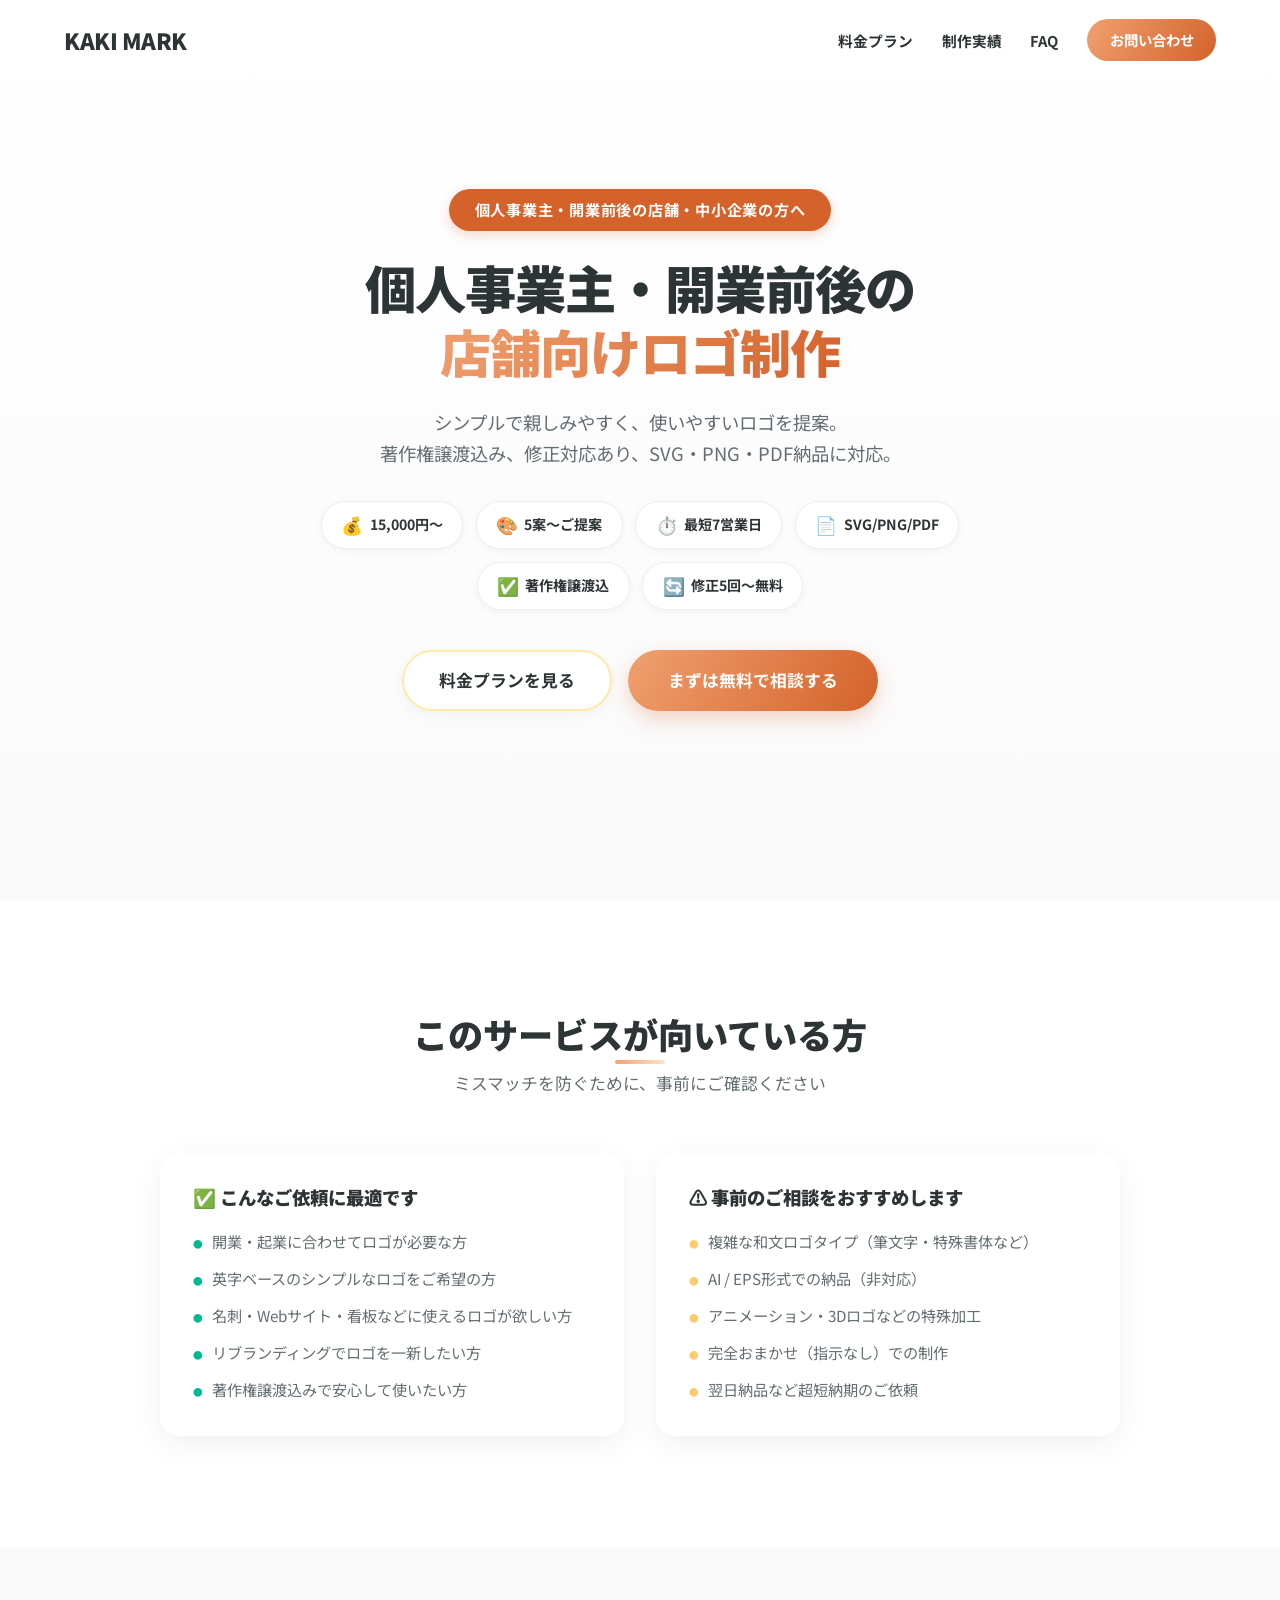
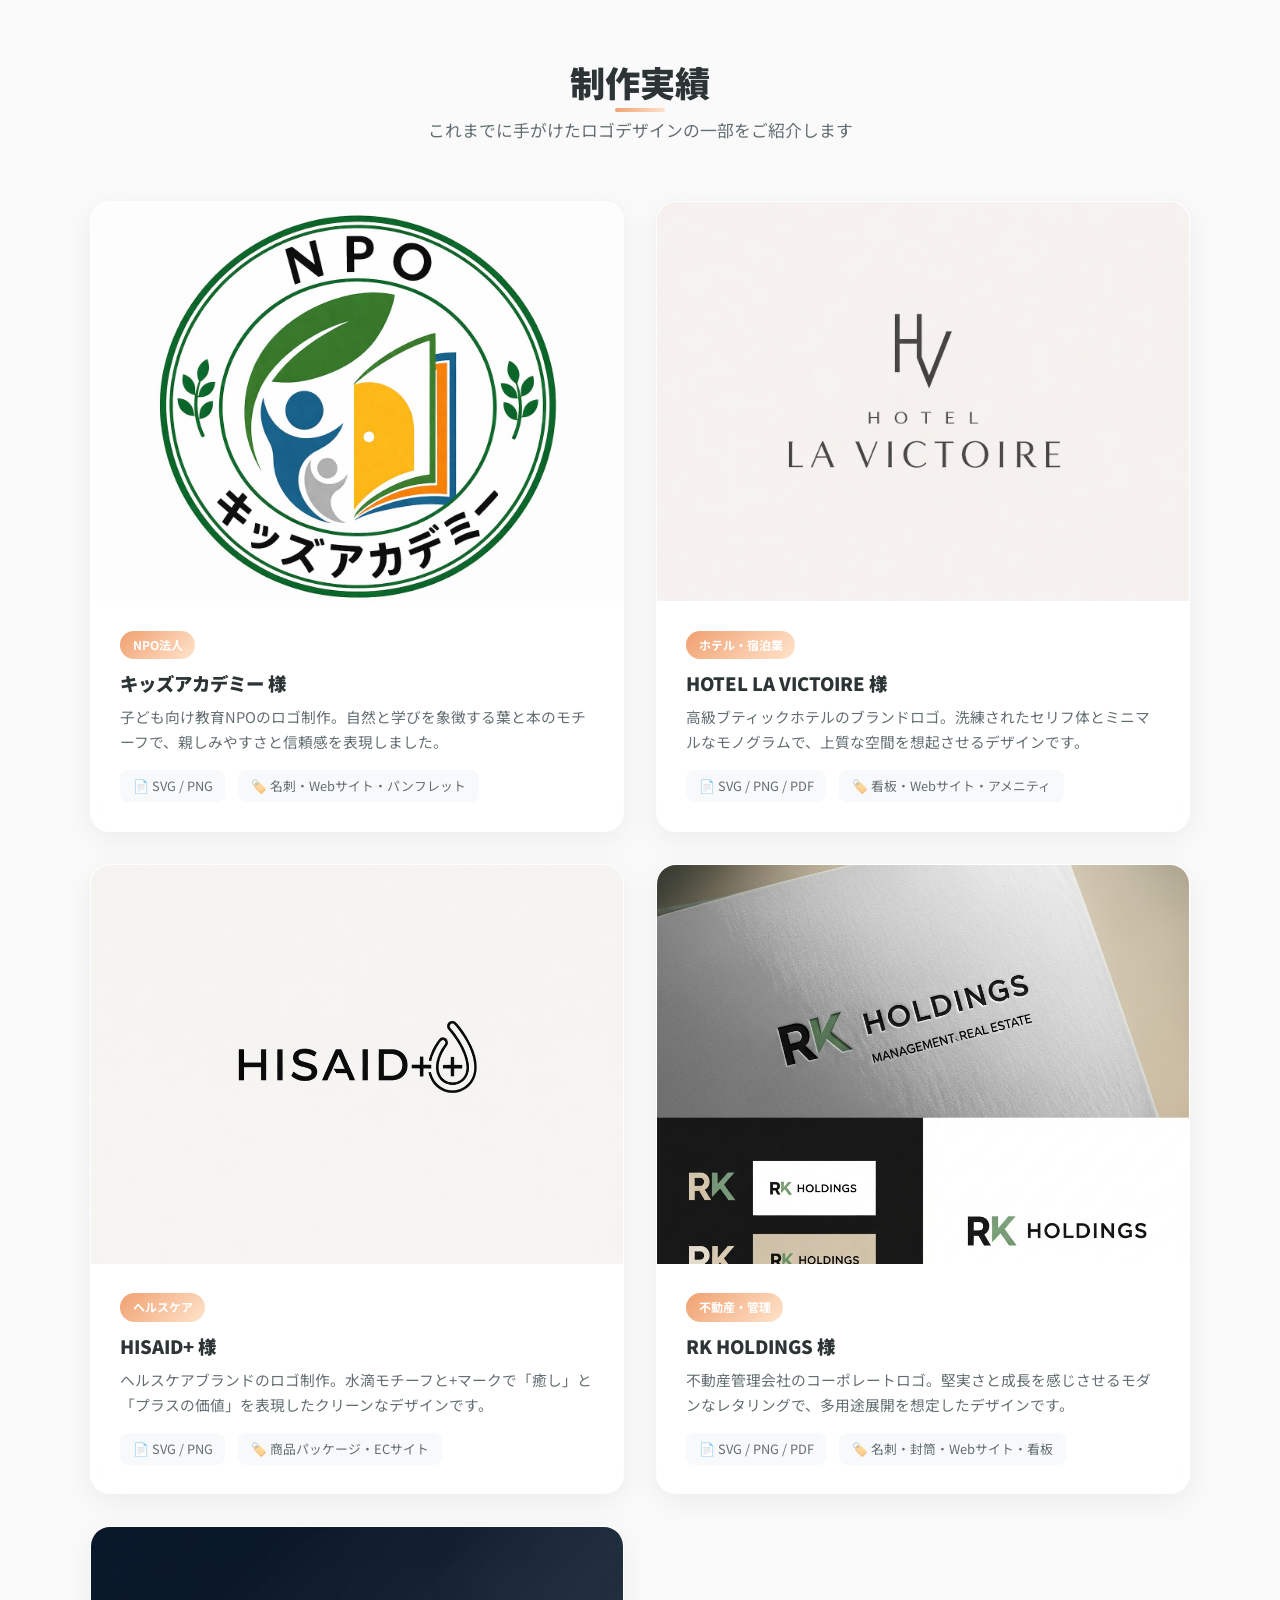
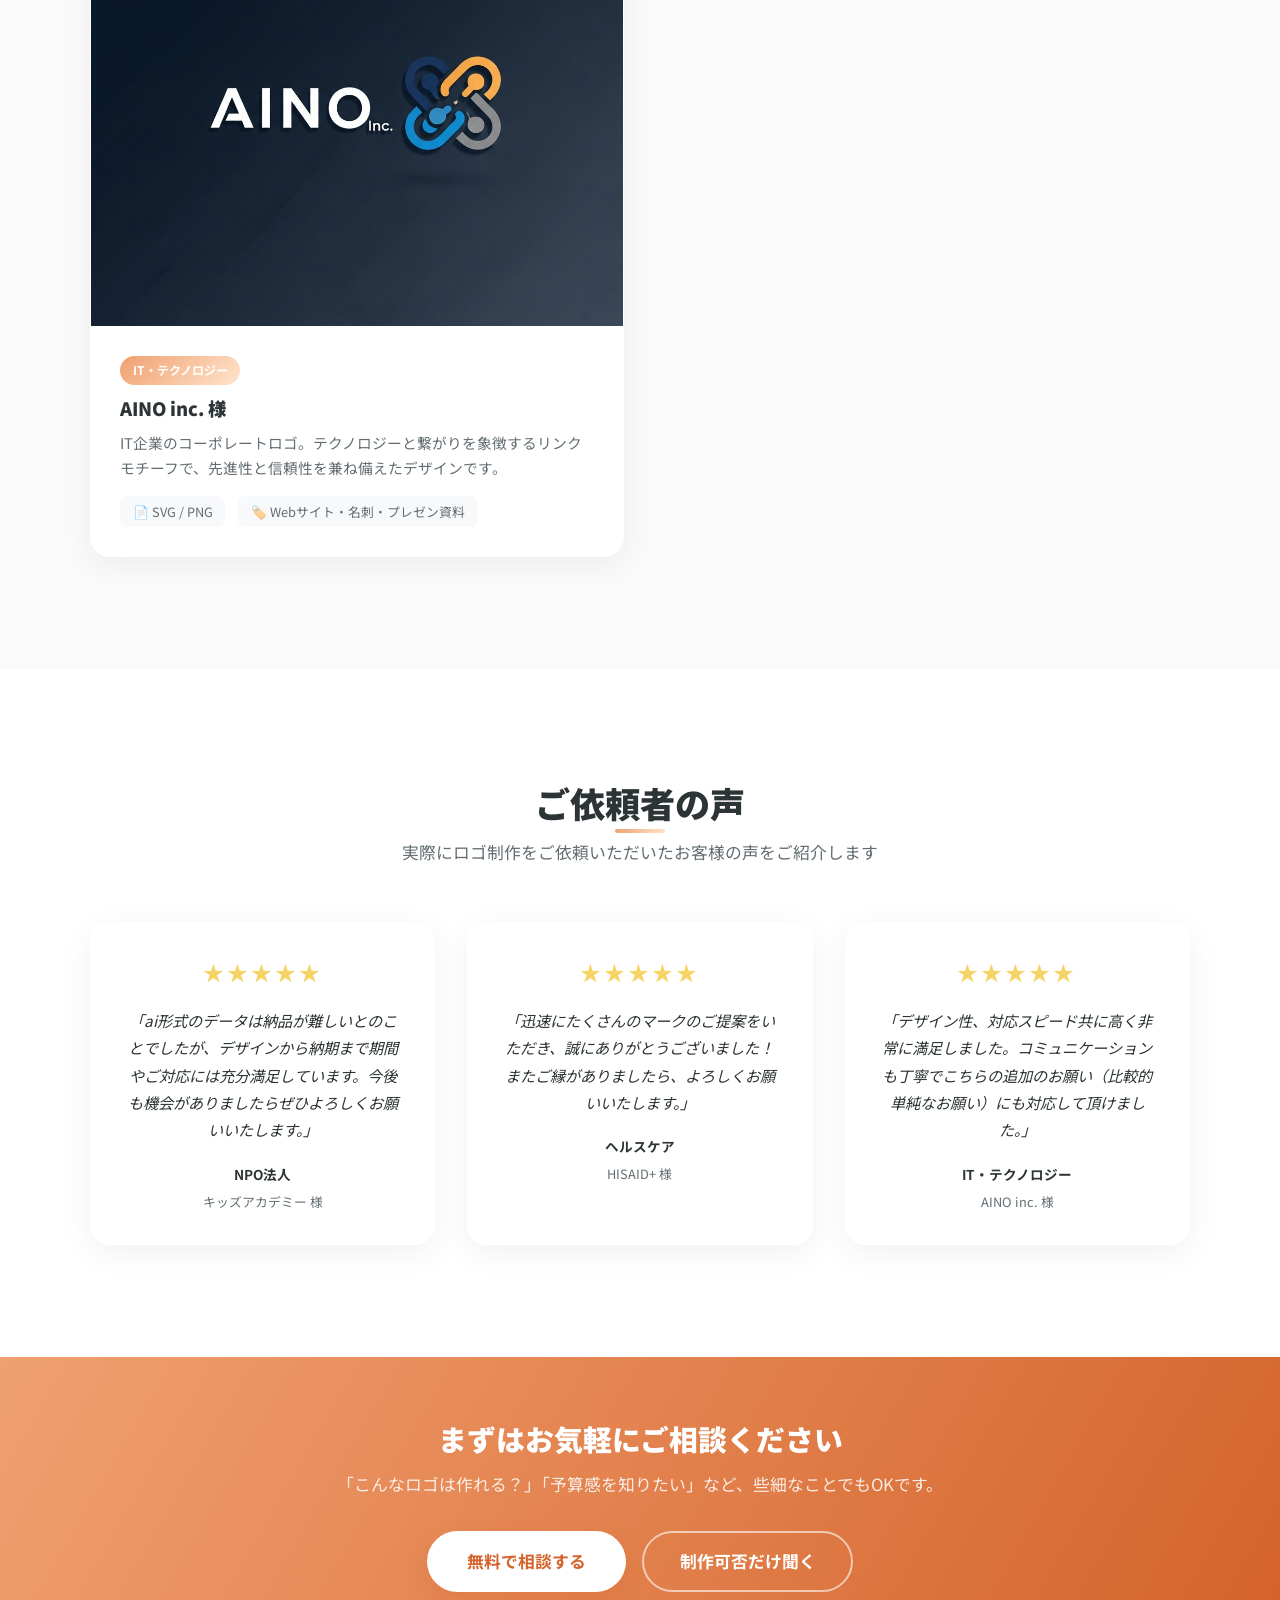
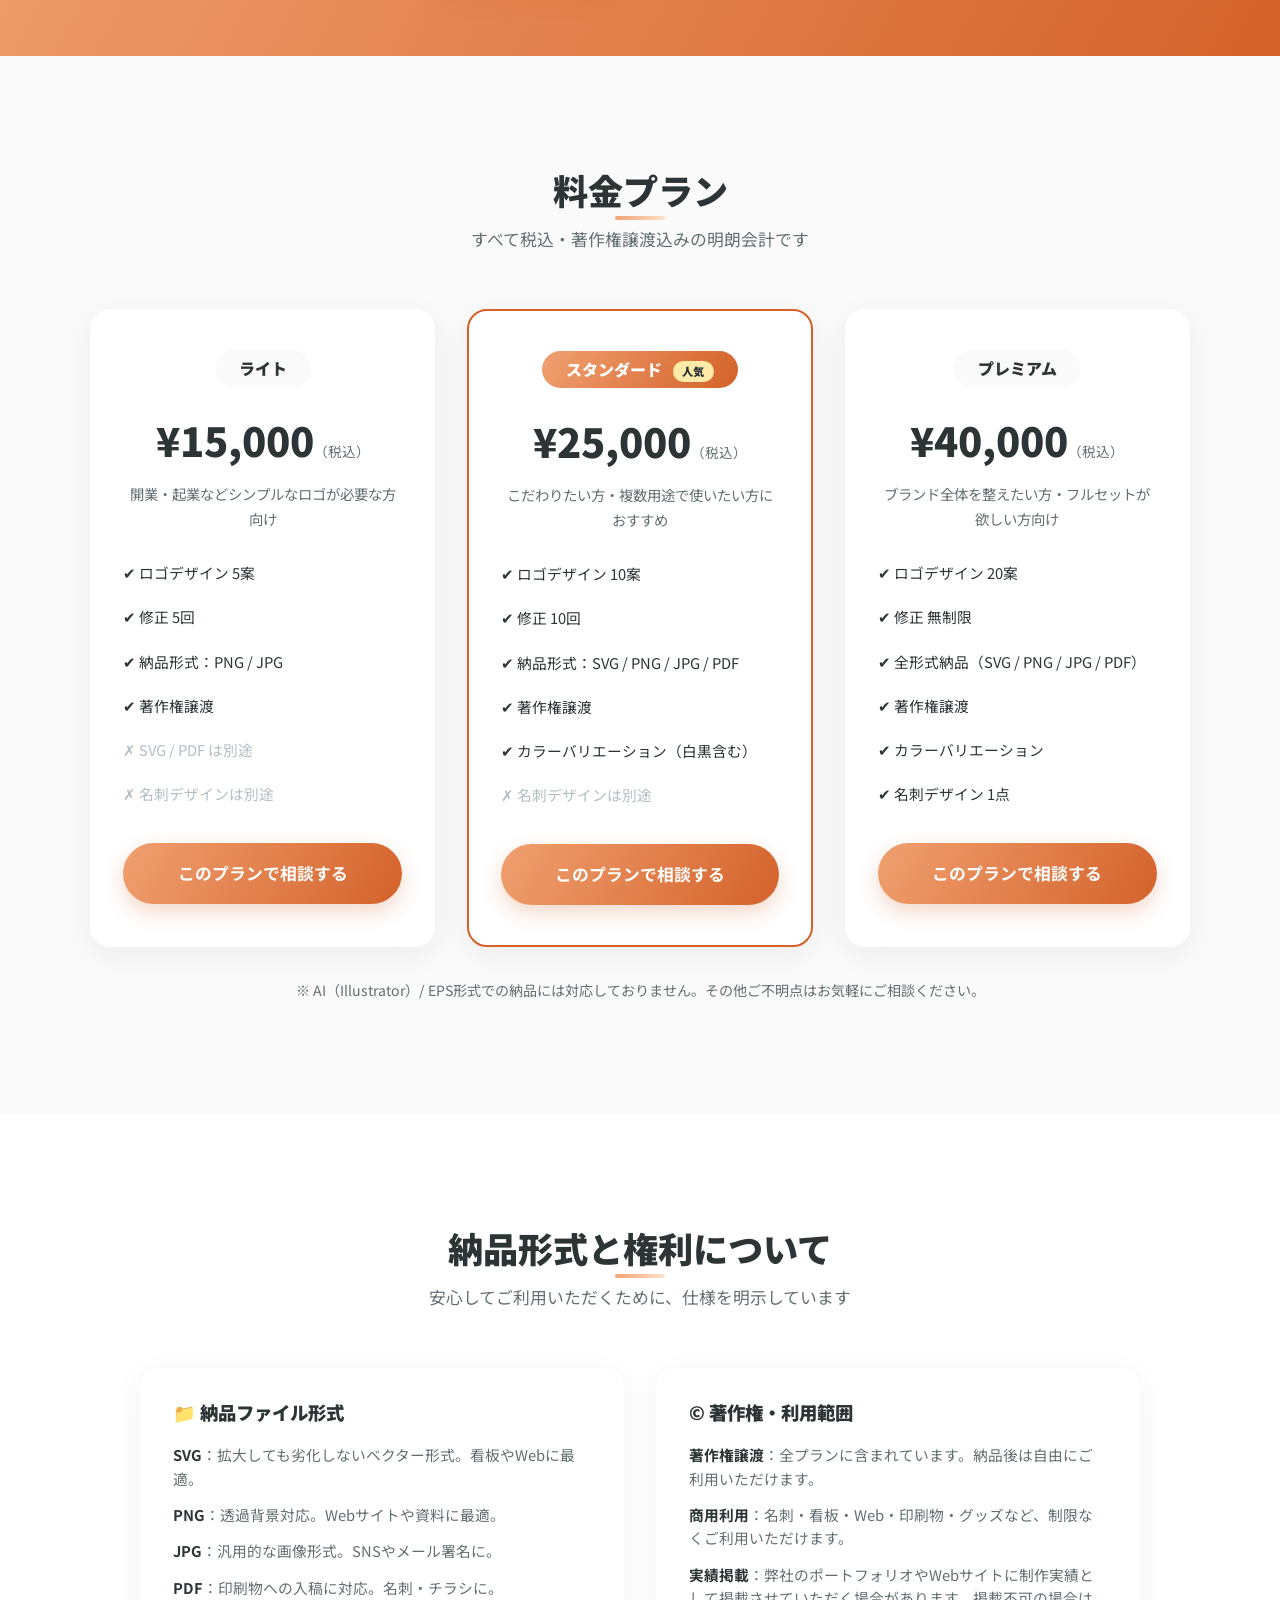
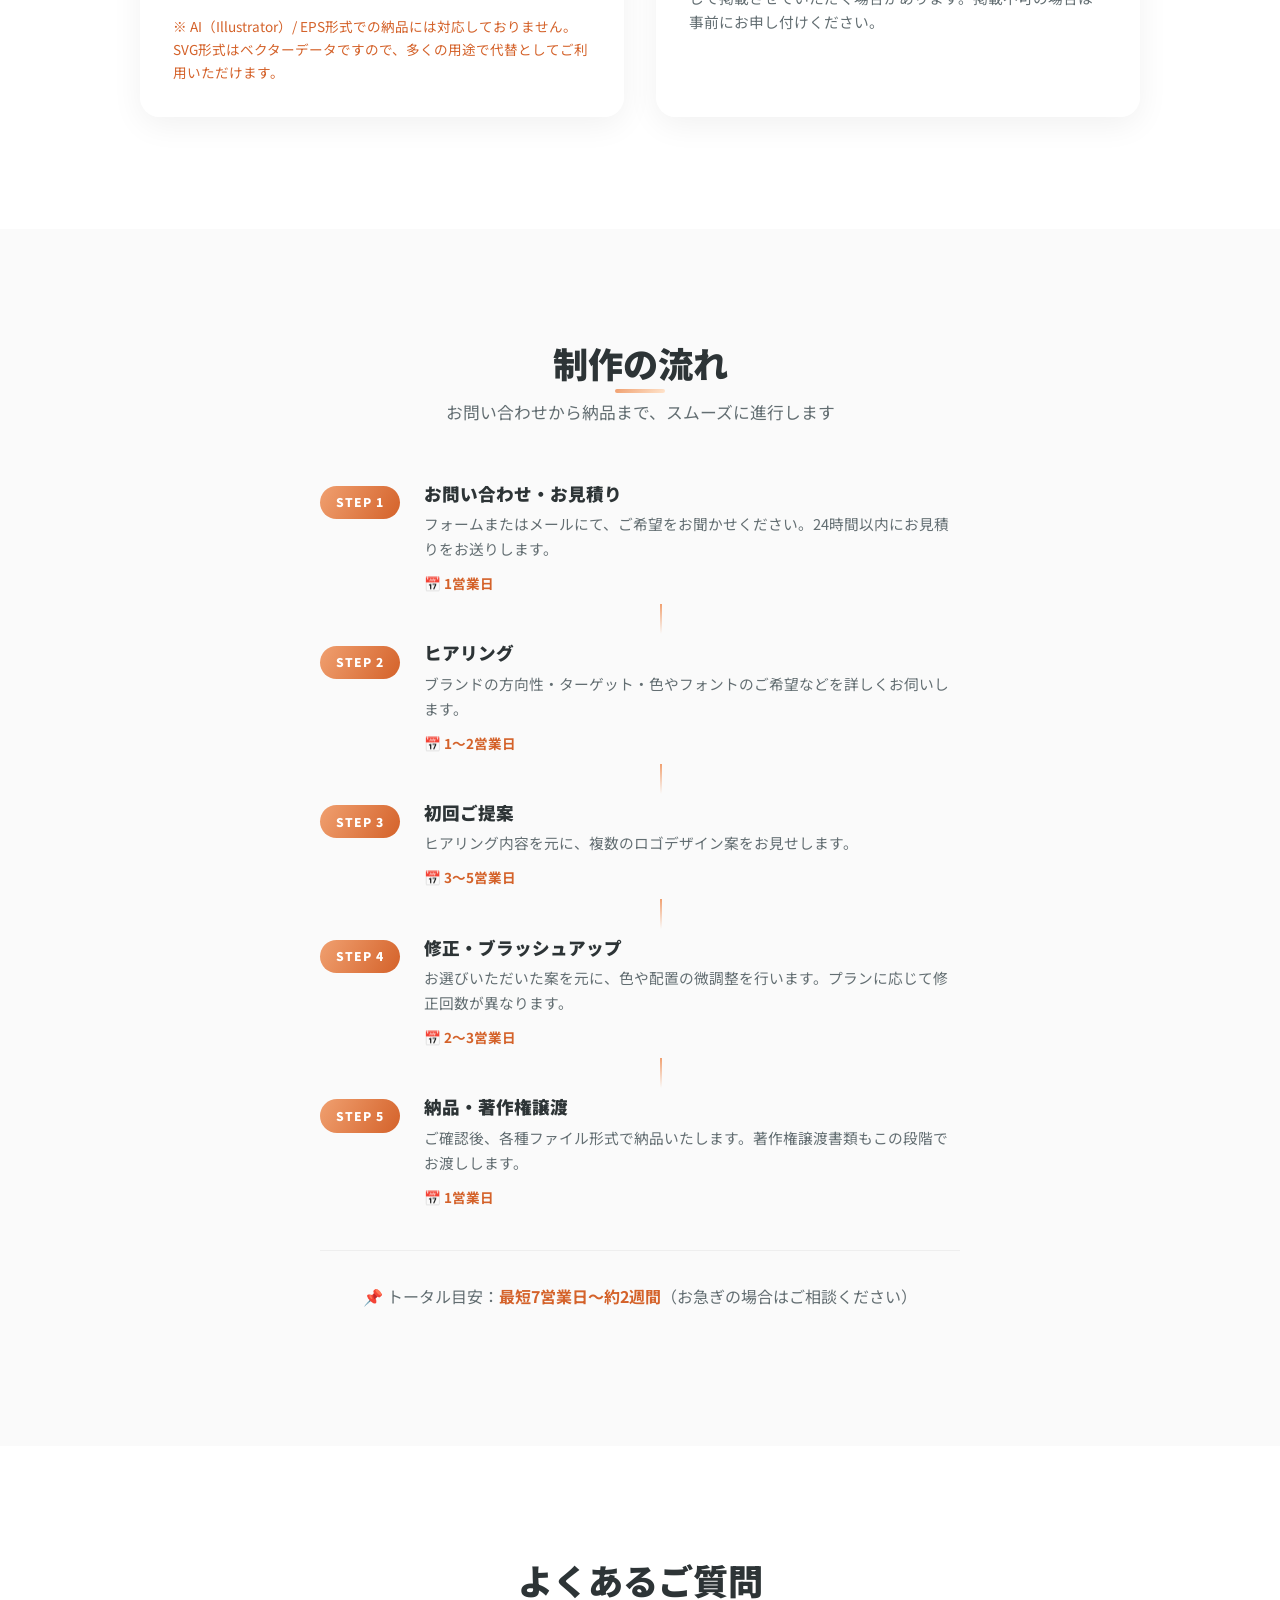
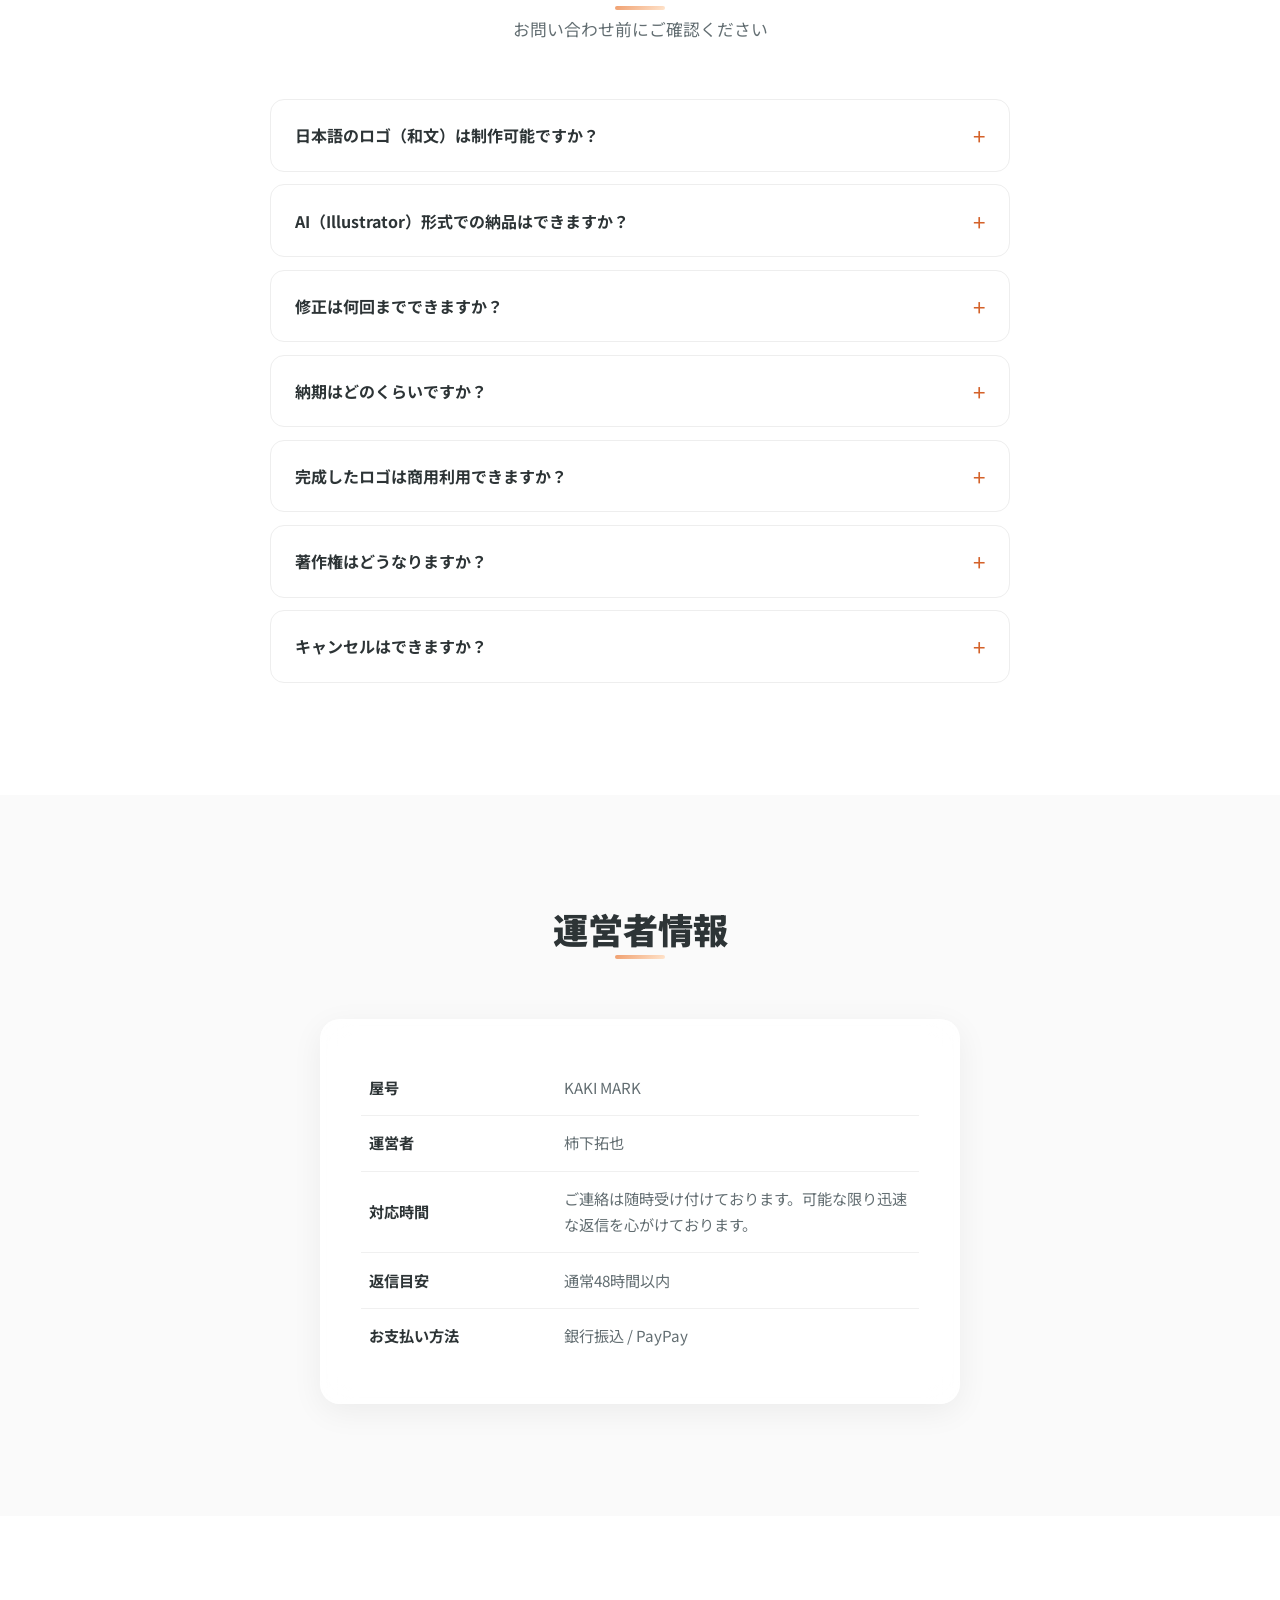
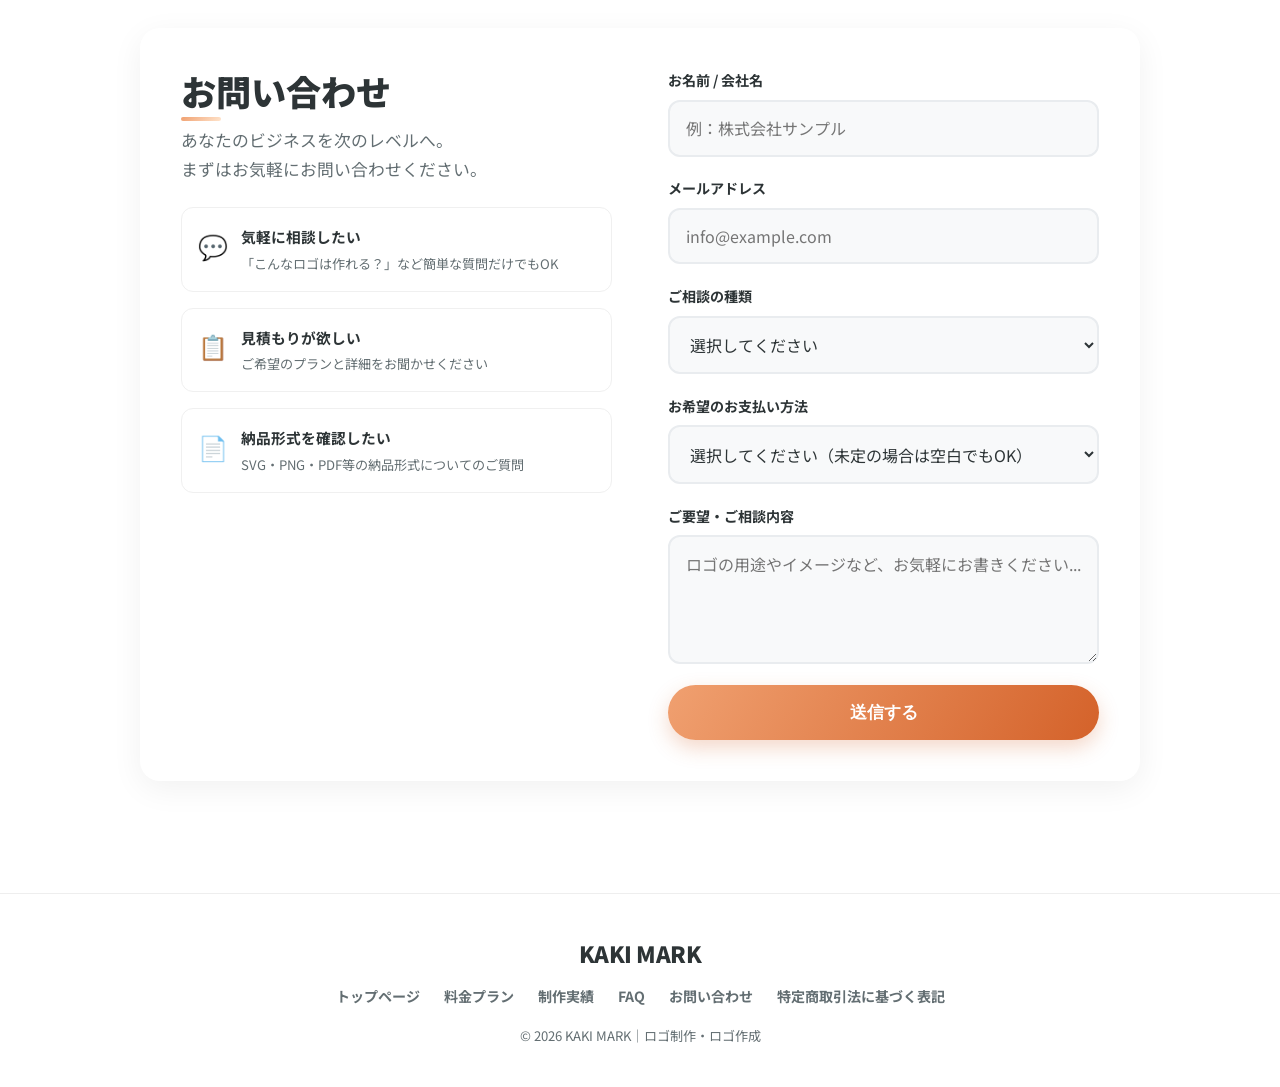
==== index.html @ efc2e5d9 "Add files via upload" ====
<!DOCTYPE html>
<html lang="ja">

<head>
    <meta charset="UTF-8">
    <meta name="viewport" content="width=device-width, initial-scale=1.0">
    <title>ロゴ制作・ロゴ作成｜個人事業主・開業向けデザイン | KAKI MARK</title>
    <meta name="description" content="個人事業主・開業前後の店舗・中小企業向けにロゴ制作を行っています。シンプルで親しみやすく、使いやすいロゴを提案。著作権譲渡込み、修正対応あり、SVG・PNG・PDF納品に対応。">
    <!-- canonical: リポジトリ名確定後にURLを更新してください -->
    <link rel="canonical" href="https://kaki-palette.github.io/logo-LP/">
    <link rel="preconnect" href="https://fonts.googleapis.com">
    <link rel="preconnect" href="https://fonts.gstatic.com" crossorigin>
    <link href="https://fonts.googleapis.com/css2?family=Noto+Sans+JP:wght@400;700;900&display=swap" rel="stylesheet">
    <link rel="stylesheet" href="style.css">

    <!-- 構造化データ: FAQPage -->
    <script type="application/ld+json">
    {
      "@context": "https://schema.org",
      "@type": "FAQPage",
      "mainEntity": [
        {
          "@type": "Question",
          "name": "日本語のロゴ（和文）は制作可能ですか？",
          "acceptedAnswer": {
            "@type": "Answer",
            "text": "はい、日本語のロゴタイプも制作可能です。ただし、複雑な筆文字など特殊な書体の場合は事前にご相談ください。英字ロゴの方が得意分野となります。"
          }
        },
        {
          "@type": "Question",
          "name": "AI（Illustrator）形式での納品はできますか？",
          "acceptedAnswer": {
            "@type": "Answer",
            "text": "申し訳ございませんが、AI（Illustrator）/ EPS形式での納品には対応しておりません。当サービスではSVG / PNG / JPG / PDFでの納品となります。SVG形式はベクターデータですので、多くの用途でAI形式の代替としてご利用いただけます。"
          }
        },
        {
          "@type": "Question",
          "name": "修正は何回までできますか？",
          "acceptedAnswer": {
            "@type": "Answer",
            "text": "プランにより異なります。ライトプランは5回、スタンダードプランは10回、プレミアムプランは無制限で修正可能です。"
          }
        },
        {
          "@type": "Question",
          "name": "納期はどのくらいですか？",
          "acceptedAnswer": {
            "@type": "Answer",
            "text": "通常、お問い合わせから納品まで7営業日〜2週間程度です。お急ぎの場合は事前にご相談いただければ、可能な限りスケジュールを調整いたします。"
          }
        },
        {
          "@type": "Question",
          "name": "完成したロゴは商用利用できますか？",
          "acceptedAnswer": {
            "@type": "Answer",
            "text": "はい、すべてのプランに著作権譲渡が含まれています。名刺、看板、Webサイト、印刷物、グッズなど制限なく商用利用いただけます。"
          }
        },
        {
          "@type": "Question",
          "name": "著作権はどうなりますか？",
          "acceptedAnswer": {
            "@type": "Answer",
            "text": "納品完了後、著作権はお客様に譲渡されます。譲渡書類もお渡しいたしますので、安心してご利用いただけます。なお、弊社の制作実績として掲載させていただく場合があります（不可の場合は事前にお申し付けください）。"
          }
        },
        {
          "@type": "Question",
          "name": "キャンセルはできますか？",
          "acceptedAnswer": {
            "@type": "Answer",
            "text": "ヒアリング前であれば無料でキャンセル可能です。初回提案後のキャンセルについては、進行度に応じた費用が発生する場合がございます。詳細はお問い合わせ時にご説明いたします。"
          }
        }
      ]
    }
    </script>

    <!-- 構造化データ: Organization -->
    <script type="application/ld+json">
    {
      "@context": "https://schema.org",
      "@type": "Organization",
      "name": "KAKI MARK",
      "url": "https://kaki-palette.github.io/logo-LP/",
      "description": "個人事業主・開業前後の店舗・中小企業向けにロゴ制作を行っています。",
      "contactPoint": {
        "@type": "ContactPoint",
        "contactType": "customer service",
        "availableLanguage": "Japanese"
      }
    }
    </script>
</head>

<body>
    <!-- Navbar -->
    <nav class="navbar">
        <a href="index.html" class="logo-text">KAKI MARK</a>
        <ul class="nav-links">
            <li><a href="#pricing">料金プラン</a></li>
            <li><a href="#portfolio">制作実績</a></li>
            <li><a href="#faq">FAQ</a></li>
            <li><a href="#contact" class="btn-primary-sm">お問い合わせ</a></li>
        </ul>
        <!-- Mobile hamburger -->
        <button class="hamburger" id="hamburger" aria-label="メニューを開く">
            <span></span><span></span><span></span>
        </button>
    </nav>

    <!-- ========== 1. Hero Section (ファーストビュー具体化) ========== -->
    <header class="hero" id="home">
        <div class="hero-inner fade-in">
            <p class="hero-tag">個人事業主・開業前後の店舗・中小企業の方へ</p>
            <h1>個人事業主・開業前後の<br><span class="gradient-text">店舗向けロゴ制作</span></h1>
            <p class="hero-sub">シンプルで親しみやすく、使いやすいロゴを提案。<br>著作権譲渡込み、修正対応あり、SVG・PNG・PDF納品に対応。</p>

            <!-- ファーストビュー バッジ群 -->
            <div class="hero-badges">
                <div class="badge-item">
                    <span class="badge-icon">💰</span>
                    <span class="badge-label">15,000円〜</span>
                </div>
                <div class="badge-item">
                    <span class="badge-icon">🎨</span>
                    <span class="badge-label">5案〜ご提案</span>
                </div>
                <div class="badge-item">
                    <span class="badge-icon">⏱️</span>
                    <span class="badge-label">最短7営業日</span>
                </div>
                <div class="badge-item">
                    <span class="badge-icon">📄</span>
                    <span class="badge-label">SVG/PNG/PDF</span>
                </div>
                <div class="badge-item">
                    <span class="badge-icon">✅</span>
                    <span class="badge-label">著作権譲渡込</span>
                </div>
                <div class="badge-item">
                    <span class="badge-icon">🔄</span>
                    <span class="badge-label">修正5回〜無料</span>
                </div>
            </div>

            <div class="hero-buttons">
                <a href="#pricing" class="btn-secondary">料金プランを見る</a>
                <a href="#contact" class="btn-primary">まずは無料で相談する</a>
            </div>
        </div>
    </header>

    <!-- ========== 2. 適している依頼 / 適していない依頼 ========== -->
    <section class="fit-section section-padding" id="fit">
        <div class="section-title fade-in">
            <h2>このサービスが向いている方</h2>
            <p>ミスマッチを防ぐために、事前にご確認ください</p>
        </div>
        <div class="fit-grid">
            <div class="fit-card fit-good glass-card fade-in">
                <h3>✅ こんなご依頼に最適です</h3>
                <ul>
                    <li>開業・起業に合わせてロゴが必要な方</li>
                    <li>英字ベースのシンプルなロゴをご希望の方</li>
                    <li>名刺・Webサイト・看板などに使えるロゴが欲しい方</li>
                    <li>リブランディングでロゴを一新したい方</li>
                    <li>著作権譲渡込みで安心して使いたい方</li>
                </ul>
            </div>
            <div class="fit-card fit-caution glass-card fade-in">
                <h3>⚠️ 事前のご相談をおすすめします</h3>
                <ul>
                    <li>複雑な和文ロゴタイプ（筆文字・特殊書体など）</li>
                    <li>AI / EPS形式での納品（非対応）</li>
                    <li>アニメーション・3Dロゴなどの特殊加工</li>
                    <li>完全おまかせ（指示なし）での制作</li>
                    <li>翌日納品など超短納期のご依頼</li>
                </ul>
            </div>
        </div>
    </section>

    <!-- ========== 3. 制作実績・事例紹介 ========== -->
    <section class="portfolio section-padding" id="portfolio">
        <div class="section-title fade-in">
            <h2>制作実績</h2>
            <p>これまでに手がけたロゴデザインの一部をご紹介します</p>
        </div>
        <div class="portfolio-grid">
            <!-- 実績1 -->
            <div class="portfolio-card glass-card fade-in">
                <div class="portfolio-img">
                    <img src="images/logo1.jpeg" alt="NPO キッズアカデミー ロゴ">
                </div>
                <div class="portfolio-info">
                    <span class="portfolio-tag">NPO法人</span>
                    <h3>キッズアカデミー 様</h3>
                    <p class="portfolio-desc">子ども向け教育NPOのロゴ制作。自然と学びを象徴する葉と本のモチーフで、親しみやすさと信頼感を表現しました。</p>
                    <div class="portfolio-meta">
                        <span>📄 SVG / PNG</span>
                        <span>🏷️ 名刺・Webサイト・パンフレット</span>
                    </div>
                </div>
            </div>
            <!-- 実績2 -->
            <div class="portfolio-card glass-card fade-in">
                <div class="portfolio-img">
                    <img src="images/logo2.png" alt="HOTEL LA VICTOIRE ロゴ">
                </div>
                <div class="portfolio-info">
                    <span class="portfolio-tag">ホテル・宿泊業</span>
                    <h3>HOTEL LA VICTOIRE 様</h3>
                    <p class="portfolio-desc">高級ブティックホテルのブランドロゴ。洗練されたセリフ体とミニマルなモノグラムで、上質な空間を想起させるデザインです。</p>
                    <div class="portfolio-meta">
                        <span>📄 SVG / PNG / PDF</span>
                        <span>🏷️ 看板・Webサイト・アメニティ</span>
                    </div>
                </div>
            </div>
            <!-- 実績3 -->
            <div class="portfolio-card glass-card fade-in">
                <div class="portfolio-img">
                    <img src="images/logo3.png" alt="HISAID+ ロゴ">
                </div>
                <div class="portfolio-info">
                    <span class="portfolio-tag">ヘルスケア</span>
                    <h3>HISAID+ 様</h3>
                    <p class="portfolio-desc">ヘルスケアブランドのロゴ制作。水滴モチーフと+マークで「癒し」と「プラスの価値」を表現したクリーンなデザインです。</p>
                    <div class="portfolio-meta">
                        <span>📄 SVG / PNG</span>
                        <span>🏷️ 商品パッケージ・ECサイト</span>
                    </div>
                </div>
            </div>
            <!-- 実績4 -->
            <div class="portfolio-card glass-card fade-in">
                <div class="portfolio-img">
                    <img src="images/logo4.png" alt="RK HOLDINGS ロゴ">
                </div>
                <div class="portfolio-info">
                    <span class="portfolio-tag">不動産・管理</span>
                    <h3>RK HOLDINGS 様</h3>
                    <p class="portfolio-desc">不動産管理会社のコーポレートロゴ。堅実さと成長を感じさせるモダンなレタリングで、多用途展開を想定したデザインです。</p>
                    <div class="portfolio-meta">
                        <span>📄 SVG / PNG / PDF</span>
                        <span>🏷️ 名刺・封筒・Webサイト・看板</span>
                    </div>
                </div>
            </div>
            <!-- 実績5 -->
            <div class="portfolio-card glass-card fade-in">
                <div class="portfolio-img">
                    <img src="images/logo5.png" alt="AINO inc. ロゴ">
                </div>
                <div class="portfolio-info">
                    <span class="portfolio-tag">IT・テクノロジー</span>
                    <h3>AINO inc. 様</h3>
                    <p class="portfolio-desc">IT企業のコーポレートロゴ。テクノロジーと繋がりを象徴するリンクモチーフで、先進性と信頼性を兼ね備えたデザインです。</p>
                    <div class="portfolio-meta">
                        <span>📄 SVG / PNG</span>
                        <span>🏷️ Webサイト・名刺・プレゼン資料</span>
                    </div>
                </div>
            </div>
        </div>
    </section>

    <!-- ========== 4. 口コミ・依頼者の声 ========== -->
    <section class="testimonials section-padding" id="testimonials">
        <div class="section-title fade-in">
            <h2>ご依頼者の声</h2>
            <p>実際にロゴ制作をご依頼いただいたお客様の声をご紹介します</p>
        </div>
        <div class="testimonial-grid">
            <div class="testimonial-card glass-card fade-in">
                <div class="testimonial-stars">★★★★★</div>
                <p class="testimonial-text">「ai形式のデータは納品が難しいとのことでしたが、デザインから納期まで期間やご対応には充分満足しています。今後も機会がありましたらぜひよろしくお願いいたします。」</p>
                <div class="testimonial-author">
                    <span class="author-industry">NPO法人</span>
                    <span class="author-purpose">キッズアカデミー 様</span>
                </div>
            </div>
            <div class="testimonial-card glass-card fade-in">
                <div class="testimonial-stars">★★★★★</div>
                <p class="testimonial-text">「迅速にたくさんのマークのご提案をいただき、誠にありがとうございました！またご縁がありましたら、よろしくお願いいたします。」</p>
                <div class="testimonial-author">
                    <span class="author-industry">ヘルスケア</span>
                    <span class="author-purpose">HISAID+ 様</span>
                </div>
            </div>
            <div class="testimonial-card glass-card fade-in">
                <div class="testimonial-stars">★★★★★</div>
                <p class="testimonial-text">「デザイン性、対応スピード共に高く非常に満足しました。コミュニケーションも丁寧でこちらの追加のお願い（比較的単純なお願い）にも対応して頂けました。」</p>
                <div class="testimonial-author">
                    <span class="author-industry">IT・テクノロジー</span>
                    <span class="author-purpose">AINO inc. 様</span>
                </div>
            </div>
        </div>
    </section>

    <!-- 中間CTA -->
    <section class="mid-cta">
        <div class="mid-cta-inner fade-in">
            <h2>まずはお気軽にご相談ください</h2>
            <p>「こんなロゴは作れる？」「予算感を知りたい」など、些細なことでもOKです。</p>
            <div class="mid-cta-buttons">
                <a href="#contact" class="btn-primary">無料で相談する</a>
                <a href="#contact" class="btn-outline">制作可否だけ聞く</a>
            </div>
        </div>
    </section>

    <!-- ========== 5. 価格表（プラン） ========== -->
    <section class="pricing section-padding" id="pricing">
        <div class="section-title fade-in">
            <h2>料金プラン</h2>
            <p>すべて税込・著作権譲渡込みの明朗会計です</p>
        </div>
        <div class="pricing-grid">
            <div class="pricing-card glass-card fade-in">
                <div class="pricing-badge">ライト</div>
                <div class="pricing-price">¥15,000<span>（税込）</span></div>
                <p class="pricing-desc">開業・起業などシンプルなロゴが必要な方向け</p>
                <ul class="pricing-features">
                    <li class="included">✔ ロゴデザイン 5案</li>
                    <li class="included">✔ 修正 5回</li>
                    <li class="included">✔ 納品形式：PNG / JPG</li>
                    <li class="included">✔ 著作権譲渡</li>
                    <li class="excluded">✗ SVG / PDF は別途</li>
                    <li class="excluded">✗ 名刺デザインは別途</li>
                </ul>
                <a href="#contact" class="btn-primary w-100">このプランで相談する</a>
            </div>
            <div class="pricing-card pricing-popular glass-card fade-in">
                <div class="pricing-badge popular-badge">スタンダード <span class="popular-label">人気</span></div>
                <div class="pricing-price">¥25,000<span>（税込）</span></div>
                <p class="pricing-desc">こだわりたい方・複数用途で使いたい方におすすめ</p>
                <ul class="pricing-features">
                    <li class="included">✔ ロゴデザイン 10案</li>
                    <li class="included">✔ 修正 10回</li>
                    <li class="included">✔ 納品形式：SVG / PNG / JPG / PDF</li>
                    <li class="included">✔ 著作権譲渡</li>
                    <li class="included">✔ カラーバリエーション（白黒含む）</li>
                    <li class="excluded">✗ 名刺デザインは別途</li>
                </ul>
                <a href="#contact" class="btn-primary w-100">このプランで相談する</a>
            </div>
            <div class="pricing-card glass-card fade-in">
                <div class="pricing-badge">プレミアム</div>
                <div class="pricing-price">¥40,000<span>（税込）</span></div>
                <p class="pricing-desc">ブランド全体を整えたい方・フルセットが欲しい方向け</p>
                <ul class="pricing-features">
                    <li class="included">✔ ロゴデザイン 20案</li>
                    <li class="included">✔ 修正 無制限</li>
                    <li class="included">✔ 全形式納品（SVG / PNG / JPG / PDF）</li>
                    <li class="included">✔ 著作権譲渡</li>
                    <li class="included">✔ カラーバリエーション</li>
                    <li class="included">✔ 名刺デザイン 1点</li>
                </ul>
                <a href="#contact" class="btn-primary w-100">このプランで相談する</a>
            </div>
        </div>
        <p class="pricing-note fade-in">※ AI（Illustrator）/ EPS形式での納品には対応しておりません。その他ご不明点はお気軽にご相談ください。</p>
    </section>

    <!-- ========== 6. 納品形式・権利・運用範囲 ========== -->
    <section class="deliverables section-padding" id="deliverables">
        <div class="section-title fade-in">
            <h2>納品形式と権利について</h2>
            <p>安心してご利用いただくために、仕様を明示しています</p>
        </div>
        <div class="deliverables-grid">
            <div class="deliverable-card glass-card fade-in">
                <h3>📁 納品ファイル形式</h3>
                <ul>
                    <li><strong>SVG</strong>：拡大しても劣化しないベクター形式。看板やWebに最適。</li>
                    <li><strong>PNG</strong>：透過背景対応。Webサイトや資料に最適。</li>
                    <li><strong>JPG</strong>：汎用的な画像形式。SNSやメール署名に。</li>
                    <li><strong>PDF</strong>：印刷物への入稿に対応。名刺・チラシに。</li>
                </ul>
                <p class="deliverable-note">※ AI（Illustrator）/ EPS形式での納品には対応しておりません。SVG形式はベクターデータですので、多くの用途で代替としてご利用いただけます。</p>
            </div>
            <div class="deliverable-card glass-card fade-in">
                <h3>©️ 著作権・利用範囲</h3>
                <ul>
                    <li><strong>著作権譲渡</strong>：全プランに含まれています。納品後は自由にご利用いただけます。</li>
                    <li><strong>商用利用</strong>：名刺・看板・Web・印刷物・グッズなど、制限なくご利用いただけます。</li>
                    <li><strong>実績掲載</strong>：弊社のポートフォリオやWebサイトに制作実績として掲載させていただく場合があります。掲載不可の場合は事前にお申し付けください。</li>
                </ul>
            </div>
        </div>
    </section>

    <!-- ========== 7. 制作フローと納期 ========== -->
    <section class="flow-section section-padding" id="flow">
        <div class="section-title fade-in">
            <h2>制作の流れ</h2>
            <p>お問い合わせから納品まで、スムーズに進行します</p>
        </div>
        <div class="flow-timeline">
            <div class="flow-step fade-in">
                <div class="flow-step-number">STEP 1</div>
                <div class="flow-step-content">
                    <h3>お問い合わせ・お見積り</h3>
                    <p>フォームまたはメールにて、ご希望をお聞かせください。24時間以内にお見積りをお送りします。</p>
                    <span class="flow-days">📅 1営業日</span>
                </div>
            </div>
            <div class="flow-connector"></div>
            <div class="flow-step fade-in">
                <div class="flow-step-number">STEP 2</div>
                <div class="flow-step-content">
                    <h3>ヒアリング</h3>
                    <p>ブランドの方向性・ターゲット・色やフォントのご希望などを詳しくお伺いします。</p>
                    <span class="flow-days">📅 1〜2営業日</span>
                </div>
            </div>
            <div class="flow-connector"></div>
            <div class="flow-step fade-in">
                <div class="flow-step-number">STEP 3</div>
                <div class="flow-step-content">
                    <h3>初回ご提案</h3>
                    <p>ヒアリング内容を元に、複数のロゴデザイン案をお見せします。</p>
                    <span class="flow-days">📅 3〜5営業日</span>
                </div>
            </div>
            <div class="flow-connector"></div>
            <div class="flow-step fade-in">
                <div class="flow-step-number">STEP 4</div>
                <div class="flow-step-content">
                    <h3>修正・ブラッシュアップ</h3>
                    <p>お選びいただいた案を元に、色や配置の微調整を行います。プランに応じて修正回数が異なります。</p>
                    <span class="flow-days">📅 2〜3営業日</span>
                </div>
            </div>
            <div class="flow-connector"></div>
            <div class="flow-step fade-in">
                <div class="flow-step-number">STEP 5</div>
                <div class="flow-step-content">
                    <h3>納品・著作権譲渡</h3>
                    <p>ご確認後、各種ファイル形式で納品いたします。著作権譲渡書類もこの段階でお渡しします。</p>
                    <span class="flow-days">📅 1営業日</span>
                </div>
            </div>
        </div>
        <div class="flow-total fade-in">
            <p>📌 トータル目安：<strong>最短7営業日〜約2週間</strong>（お急ぎの場合はご相談ください）</p>
        </div>
    </section>

    <!-- ========== 8. FAQ ========== -->
    <section class="faq section-padding" id="faq">
        <div class="section-title fade-in">
            <h2>よくあるご質問</h2>
            <p>お問い合わせ前にご確認ください</p>
        </div>
        <div class="faq-list">
            <div class="faq-item fade-in">
                <button class="faq-question" aria-expanded="false">
                    <span>日本語のロゴ（和文）は制作可能ですか？</span>
                    <span class="faq-icon">+</span>
                </button>
                <div class="faq-answer">
                    <p>はい、日本語のロゴタイプも制作可能です。ただし、複雑な筆文字など特殊な書体の場合は事前にご相談ください。英字ロゴの方が得意分野となります。</p>
                </div>
            </div>
            <div class="faq-item fade-in">
                <button class="faq-question" aria-expanded="false">
                    <span>AI（Illustrator）形式での納品はできますか？</span>
                    <span class="faq-icon">+</span>
                </button>
                <div class="faq-answer">
                    <p>申し訳ございませんが、AI（Illustrator）/ EPS形式での納品には対応しておりません。当サービスではIllustratorを使用した制作を行っていないため、これらの形式でのデータ提供ができません。納品はSVG / PNG / JPG / PDF形式となります。SVG形式はベクターデータですので、多くの用途でAI形式の代替としてご利用いただけます。</p>
                </div>
            </div>
            <div class="faq-item fade-in">
                <button class="faq-question" aria-expanded="false">
                    <span>修正は何回までできますか？</span>
                    <span class="faq-icon">+</span>
                </button>
                <div class="faq-answer">
                    <p>プランにより異なります。ライトプランは5回、スタンダードプランは10回、プレミアムプランは無制限で修正可能です。納得いただけるまでしっかり対応いたします。</p>
                </div>
            </div>
            <div class="faq-item fade-in">
                <button class="faq-question" aria-expanded="false">
                    <span>納期はどのくらいですか？</span>
                    <span class="faq-icon">+</span>
                </button>
                <div class="faq-answer">
                    <p>通常、お問い合わせから納品まで7営業日〜2週間程度です。お急ぎの場合は事前にご相談いただければ、可能な限りスケジュールを調整いたします。</p>
                </div>
            </div>
            <div class="faq-item fade-in">
                <button class="faq-question" aria-expanded="false">
                    <span>完成したロゴは商用利用できますか？</span>
                    <span class="faq-icon">+</span>
                </button>
                <div class="faq-answer">
                    <p>はい、すべてのプランに著作権譲渡が含まれています。名刺、看板、Webサイト、印刷物、グッズなど制限なく商用利用いただけます。</p>
                </div>
            </div>
            <div class="faq-item fade-in">
                <button class="faq-question" aria-expanded="false">
                    <span>著作権はどうなりますか？</span>
                    <span class="faq-icon">+</span>
                </button>
                <div class="faq-answer">
                    <p>納品完了後、著作権はお客様に譲渡されます。譲渡書類もお渡しいたしますので、安心してご利用いただけます。なお、弊社の制作実績として掲載させていただく場合があります（不可の場合は事前にお申し付けください）。</p>
                </div>
            </div>
            <div class="faq-item fade-in">
                <button class="faq-question" aria-expanded="false">
                    <span>キャンセルはできますか？</span>
                    <span class="faq-icon">+</span>
                </button>
                <div class="faq-answer">
                    <p>ヒアリング前であれば無料でキャンセル可能です。初回提案後のキャンセルについては、進行度に応じた費用が発生する場合がございます。詳細はお問い合わせ時にご説明いたします。</p>
                </div>
            </div>
        </div>
    </section>

    <!-- ========== 9. 運営者情報 ========== -->
    <section class="operator section-padding" id="operator">
        <div class="section-title fade-in">
            <h2>運営者情報</h2>
        </div>
        <div class="operator-card glass-card fade-in">
            <table class="operator-table">
                <tr><th>屋号</th><td>KAKI MARK</td></tr>
                <tr><th>運営者</th><td>柿下拓也</td></tr>
                <tr><th>対応時間</th><td>ご連絡は随時受け付けております。可能な限り迅速な返信を心がけております。</td></tr>
                <tr><th>返信目安</th><td>通常48時間以内</td></tr>
                <tr><th>お支払い方法</th><td>銀行振込 / PayPay</td></tr>
            </table>
        </div>
    </section>

    <!-- ========== お問い合わせ (CTA強化) ========== -->
    <section class="contact section-padding" id="contact">
        <div class="contact-container glass-card fade-in">
            <div class="contact-info">
                <h2>お問い合わせ</h2>
                <p>あなたのビジネスを次のレベルへ。<br>まずはお気軽にお問い合わせください。</p>
                <div class="contact-cta-options">
                    <div class="cta-option">
                        <span class="cta-option-icon">💬</span>
                        <div>
                            <strong>気軽に相談したい</strong>
                            <p>「こんなロゴは作れる？」など簡単な質問だけでもOK</p>
                        </div>
                    </div>
                    <div class="cta-option">
                        <span class="cta-option-icon">📋</span>
                        <div>
                            <strong>見積もりが欲しい</strong>
                            <p>ご希望のプランと詳細をお聞かせください</p>
                        </div>
                    </div>
                    <div class="cta-option">
                        <span class="cta-option-icon">📄</span>
                        <div>
                            <strong>納品形式を確認したい</strong>
                            <p>SVG・PNG・PDF等の納品形式についてのご質問</p>
                        </div>
                    </div>
                </div>
            </div>
            <form class="contact-form" id="contactForm" action="https://formsubmit.co/ozox4347@yahoo.co.jp" method="POST">
                <!-- FormSubmit設定 -->
                <input type="hidden" name="_subject" value="【KAKI MARK】ウェブサイトからのお問い合わせ">
                <input type="hidden" name="_captcha" value="false">
                <input type="hidden" name="_next" value="https://kaki-palette.github.io/logo-LP/">
                <input type="hidden" name="_template" value="table">
                <div class="form-group">
                    <label for="name">お名前 / 会社名</label>
                    <input type="text" id="name" name="name" placeholder="例：株式会社サンプル" required>
                </div>
                <div class="form-group">
                    <label for="email">メールアドレス</label>
                    <input type="email" id="email" name="email" placeholder="info@example.com" required>
                </div>
                <div class="form-group">
                    <label for="inquiry-type">ご相談の種類</label>
                    <select id="inquiry-type" name="inquiry-type">
                        <option value="">選択してください</option>
                        <option value="見積もりを依頼したい">見積もりを依頼したい</option>
                        <option value="制作可否を確認したい">制作可否を確認したい</option>
                        <option value="納品形式を確認したい">納品形式を確認したい</option>
                        <option value="その他のご質問">その他のご質問</option>
                    </select>
                </div>
                <div class="form-group">
                    <label for="payment-method">お希望のお支払い方法</label>
                    <select id="payment-method" name="payment-method">
                        <option value="">選択してください（未定の場合は空白でもOK）</option>
                        <option value="銀行振込">銀行振込</option>
                        <option value="PayPay">PayPay</option>
                    </select>
                </div>
                <div class="form-group">
                    <label for="message">ご要望・ご相談内容</label>
                    <textarea id="message" name="message" rows="4" placeholder="ロゴの用途やイメージなど、お気軽にお書きください..." required></textarea>
                </div>
                <button type="submit" class="btn-primary w-100">送信する</button>
            </form>
        </div>
    </section>

    <!-- Footer -->
    <footer>
        <div class="footer-content">
            <div class="logo-text">KAKI MARK</div>
            <div class="footer-links">
                <a href="index.html">トップページ</a>
                <a href="#pricing">料金プラン</a>
                <a href="#portfolio">制作実績</a>
                <a href="#faq">FAQ</a>
                <a href="#contact">お問い合わせ</a>
                <a href="law.html">特定商取引法に基づく表記</a>
            </div>
            <p>&copy; 2026 KAKI MARK｜ロゴ制作・ロゴ作成</p>
        </div>
    </footer>

    <script src="script.js"></script>
</body>

</html>
---- style.css ----
/* ===== Base Styles & Variables ===== */
:root {
    --bg-color: #fafafa;
    --text-main: #2d3436;
    --text-muted: #636e72;
    --primary: #d4622a;
    --primary-light: #f0a070;
    --primary-gradient: linear-gradient(135deg, #f0a070 0%, #ffe4cc 100%);
    --secondary-gradient: linear-gradient(120deg, #f0a070 0%, #d4622a 100%);
    --tertiary-gradient: linear-gradient(120deg, #84fab0 0%, #8fd3f4 100%);
    --accent-yellow: linear-gradient(135deg, #f6d365 0%, #f0a070 100%);
    --accent-blue: linear-gradient(135deg, #d4a574 0%, #ffe4cc 100%);
    --glass-bg: rgba(255, 255, 255, 0.85);
    --glass-border: rgba(255, 255, 255, 0.6);
    --card-shadow: 0 8px 32px rgba(0, 0, 0, 0.06);
    --font-main: 'Noto Sans JP', sans-serif;
    --transition: all 0.3s cubic-bezier(0.25, 0.8, 0.25, 1);
    --radius: 20px;
}

* {
    margin: 0;
    padding: 0;
    box-sizing: border-box;
}

html {
    scroll-behavior: smooth;
}

body {
    font-family: var(--font-main);
    background-color: var(--bg-color);
    color: var(--text-main);
    line-height: 1.7;
    overflow-x: hidden;
}

/* ===== Typography ===== */
h1, h2, h3, h4 {
    font-weight: 900;
    line-height: 1.25;
    color: var(--text-main);
}

h1 {
    font-size: 3.2rem;
    margin-bottom: 1.5rem;
    letter-spacing: -1px;
}

h2 {
    font-size: 2.2rem;
    margin-bottom: 0.8rem;
}

h3 {
    font-size: 1.2rem;
    margin-bottom: 0.5rem;
}

.gradient-text {
    background: var(--secondary-gradient);
    -webkit-background-clip: text;
    -webkit-text-fill-color: transparent;
    background-clip: text;
}

p {
    color: var(--text-muted);
    font-size: 1.05rem;
    margin-bottom: 1.5rem;
}

/* ===== Section Title ===== */
.section-title {
    text-align: center;
    max-width: 600px;
    margin: 0 auto 3.5rem;
}

.section-title h2 {
    position: relative;
    display: inline-block;
}

.section-title h2::after {
    content: '';
    position: absolute;
    bottom: -8px;
    left: 50%;
    transform: translateX(-50%);
    width: 50px;
    height: 4px;
    background: var(--primary-gradient);
    border-radius: 2px;
}

/* ===== Glass Card ===== */
.glass-card {
    background: var(--glass-bg);
    backdrop-filter: blur(16px);
    border: 1px solid var(--glass-border);
    border-radius: var(--radius);
    padding: 2.5rem;
    box-shadow: var(--card-shadow);
    transition: var(--transition);
}

.glass-card:hover {
    transform: translateY(-4px);
    box-shadow: 0 14px 40px rgba(212, 98, 42, 0.12);
}

/* ===== Buttons ===== */
.btn-primary, .btn-primary-sm {
    background: var(--secondary-gradient);
    color: #fff;
    border: none;
    border-radius: 50px;
    font-weight: 700;
    cursor: pointer;
    text-decoration: none;
    transition: var(--transition);
    display: inline-block;
    text-align: center;
}

.btn-primary {
    padding: 1rem 2.5rem;
    font-size: 1.05rem;
    box-shadow: 0 8px 20px rgba(212, 98, 42, 0.25);
}

.btn-primary-sm {
    padding: 0.55rem 1.4rem;
    font-size: 0.9rem;
}

.btn-primary:hover, .btn-primary-sm:hover {
    transform: translateY(-3px) scale(1.02);
    box-shadow: 0 12px 28px rgba(212, 98, 42, 0.35);
}

.btn-secondary {
    background: #fff;
    color: var(--text-main);
    border: 2px solid #ffeaa7;
    border-radius: 50px;
    padding: 0.9rem 2.2rem;
    font-size: 1.05rem;
    font-weight: 700;
    text-decoration: none;
    transition: var(--transition);
    display: inline-block;
    box-shadow: 0 4px 12px rgba(0, 0, 0, 0.04);
}

.btn-secondary:hover {
    border-color: var(--primary-light);
    transform: translateY(-3px);
    box-shadow: 0 8px 20px rgba(240, 160, 112, 0.18);
}

.btn-outline {
    background: transparent;
    color: #fff;
    border: 2px solid rgba(255,255,255,0.6);
    border-radius: 50px;
    padding: 0.9rem 2.2rem;
    font-size: 1.05rem;
    font-weight: 700;
    text-decoration: none;
    transition: var(--transition);
    display: inline-block;
}

.btn-outline:hover {
    background: rgba(255,255,255,0.15);
    border-color: #fff;
    transform: translateY(-3px);
}

.w-100 { width: 100%; }

/* ===== Navigation ===== */
.navbar {
    display: flex;
    justify-content: space-between;
    align-items: center;
    padding: 1.2rem 5%;
    position: fixed;
    top: 0;
    left: 0;
    width: 100%;
    z-index: 1000;
    transition: var(--transition);
}

.navbar.scrolled {
    background: rgba(255, 255, 255, 0.92);
    backdrop-filter: blur(20px);
    box-shadow: 0 2px 12px rgba(0, 0, 0, 0.06);
    padding: 0.8rem 5%;
}

.logo-text {
    font-size: 1.4rem;
    font-weight: 900;
    color: var(--text-main);
    text-decoration: none;
    letter-spacing: -0.5px;
}

.nav-links {
    display: flex;
    list-style: none;
    gap: 1.8rem;
    align-items: center;
}

.nav-links a:not(.btn-primary-sm) {
    color: var(--text-main);
    text-decoration: none;
    font-weight: 700;
    font-size: 0.92rem;
    transition: var(--transition);
}

.nav-links a:not(.btn-primary-sm):hover {
    color: var(--primary);
}

/* Hamburger */
.hamburger {
    display: none;
    background: none;
    border: none;
    cursor: pointer;
    flex-direction: column;
    gap: 5px;
    padding: 6px;
    z-index: 1001;
}

.hamburger span {
    display: block;
    width: 24px;
    height: 2.5px;
    background: var(--text-main);
    border-radius: 2px;
    transition: var(--transition);
}

/* ===== Layout ===== */
.section-padding {
    padding: 7rem 5%;
}

/* ===== Hero ===== */
.hero {
    min-height: 100vh;
    display: flex;
    align-items: center;
    justify-content: center;
    text-align: center;
    padding: 0 5%;
    position: relative;
    background: linear-gradient(180deg, #fff 0%, var(--bg-color) 100%);
}

.hero-inner {
    max-width: 780px;
}

.hero-tag {
    display: inline-block;
    background: var(--primary);
    color: #fff;
    font-size: 0.95rem;
    font-weight: 700;
    padding: 0.5rem 1.6rem;
    border-radius: 50px;
    margin-bottom: 1.5rem;
    box-shadow: 0 4px 12px rgba(212, 98, 42, 0.25);
    letter-spacing: 0.05em;
}

.hero-sub {
    font-size: 1.15rem;
    max-width: 560px;
    margin: 0 auto 2rem;
}

.hero-badges {
    display: flex;
    flex-wrap: wrap;
    justify-content: center;
    gap: 0.8rem;
    margin-bottom: 2.5rem;
}

.badge-item {
    display: flex;
    align-items: center;
    gap: 0.4rem;
    background: #fff;
    border: 1px solid #eee;
    border-radius: 50px;
    padding: 0.5rem 1.2rem;
    font-size: 0.88rem;
    font-weight: 700;
    color: var(--text-main);
    box-shadow: 0 2px 8px rgba(0,0,0,0.04);
    transition: var(--transition);
}

.badge-item:hover {
    border-color: var(--primary-light);
    box-shadow: 0 4px 12px rgba(245,87,108,0.12);
    transform: translateY(-2px);
}

.badge-icon {
    font-size: 1.1rem;
}

.hero-buttons {
    display: flex;
    gap: 1rem;
    justify-content: center;
    flex-wrap: wrap;
}

/* ===== Fit Section (適・不適) ===== */
.fit-section {
    background: #fff;
}

.fit-grid {
    display: grid;
    grid-template-columns: repeat(2, 1fr);
    gap: 2rem;
    max-width: 960px;
    margin: 0 auto;
}

.fit-card {
    padding: 2rem;
}

.fit-card h3 {
    font-size: 1.15rem;
    margin-bottom: 1.2rem;
    color: var(--text-main);
}

.fit-card ul {
    list-style: none;
    display: flex;
    flex-direction: column;
    gap: 0.7rem;
}

.fit-card ul li {
    font-size: 0.95rem;
    color: var(--text-muted);
    padding-left: 1.2rem;
    position: relative;
}

.fit-good ul li::before {
    content: '●';
    position: absolute;
    left: 0;
    color: #00b894;
    font-size: 0.6rem;
    top: 0.45rem;
}

.fit-caution ul li::before {
    content: '●';
    position: absolute;
    left: 0;
    color: #fdcb6e;
    font-size: 0.6rem;
    top: 0.45rem;
}

/* ===== Portfolio ===== */
.portfolio {
    background: var(--bg-color);
}

.portfolio-grid {
    display: grid;
    grid-template-columns: repeat(2, 1fr);
    gap: 2rem;
    max-width: 1100px;
    margin: 0 auto;
}

.portfolio-card {
    display: flex;
    flex-direction: column;
    overflow: hidden;
    padding: 0;
}

.portfolio-card:hover {
    transform: translateY(-4px);
}

.portfolio-img {
    aspect-ratio: 4 / 3;
    overflow: hidden;
    background: #f0f0f0;
}

.portfolio-img img {
    width: 100%;
    height: 100%;
    object-fit: cover;
    transition: transform 0.4s ease;
}

.portfolio-card:hover .portfolio-img img {
    transform: scale(1.05);
}

.portfolio-info {
    padding: 1.8rem;
}

.portfolio-tag {
    display: inline-block;
    background: var(--primary-gradient);
    color: #fff;
    font-size: 0.75rem;
    font-weight: 700;
    padding: 0.25rem 0.8rem;
    border-radius: 50px;
    margin-bottom: 0.8rem;
}

.portfolio-info h3 {
    font-size: 1.15rem;
    margin-bottom: 0.6rem;
}

.portfolio-desc {
    font-size: 0.92rem;
    margin-bottom: 1rem;
}

.portfolio-meta {
    display: flex;
    flex-wrap: wrap;
    gap: 0.8rem;
}

.portfolio-meta span {
    font-size: 0.8rem;
    color: var(--text-muted);
    background: #f8f9fa;
    padding: 0.3rem 0.8rem;
    border-radius: 8px;
}

/* ===== Testimonials ===== */
.testimonials {
    background: #fff;
}

.testimonial-grid {
    display: grid;
    grid-template-columns: repeat(3, 1fr);
    gap: 2rem;
    max-width: 1100px;
    margin: 0 auto;
}

.testimonial-card {
    padding: 2rem;
    text-align: center;
}

.testimonial-stars {
    color: #f6d365;
    font-size: 1.3rem;
    margin-bottom: 1rem;
    letter-spacing: 3px;
}

.testimonial-text {
    font-size: 0.95rem;
    color: var(--text-main);
    font-style: italic;
    margin-bottom: 1.2rem;
    line-height: 1.8;
}

.testimonial-author {
    display: flex;
    flex-direction: column;
    gap: 0.3rem;
}

.author-industry {
    font-size: 0.85rem;
    font-weight: 700;
    color: var(--text-main);
}

.author-purpose {
    font-size: 0.8rem;
    color: var(--text-muted);
}

/* ===== Mid CTA ===== */
.mid-cta {
    background: var(--secondary-gradient);
    padding: 4rem 5%;
    text-align: center;
}

.mid-cta h2 {
    color: #fff;
    font-size: 1.8rem;
    margin-bottom: 0.8rem;
}

.mid-cta p {
    color: rgba(255,255,255,0.85);
    margin-bottom: 2rem;
}

.mid-cta-buttons {
    display: flex;
    gap: 1rem;
    justify-content: center;
    flex-wrap: wrap;
}

.mid-cta .btn-primary {
    background: #fff;
    color: var(--primary);
}

.mid-cta .btn-primary:hover {
    box-shadow: 0 12px 28px rgba(0,0,0,0.2);
}

/* ===== Pricing ===== */
.pricing {
    background: var(--bg-color);
}

.pricing-grid {
    display: grid;
    grid-template-columns: repeat(3, 1fr);
    gap: 2rem;
    max-width: 1100px;
    margin: 0 auto;
}

.pricing-card {
    text-align: center;
    padding: 2.5rem 2rem;
    position: relative;
}

.pricing-popular {
    border: 2px solid var(--primary);
    transform: scale(1.03);
}

.pricing-popular:hover {
    transform: scale(1.03) translateY(-4px);
}

.pricing-badge {
    display: inline-block;
    background: var(--bg-color);
    font-weight: 900;
    font-size: 1rem;
    padding: 0.3rem 1.5rem;
    border-radius: 50px;
    margin-bottom: 1.2rem;
    color: var(--text-main);
}

.popular-badge {
    background: var(--secondary-gradient);
    color: #fff;
}

.popular-label {
    background: #ffeaa7;
    color: var(--text-main);
    font-size: 0.7rem;
    padding: 0.15rem 0.6rem;
    border-radius: 50px;
    margin-left: 0.4rem;
    vertical-align: middle;
}

.pricing-price {
    font-size: 2.5rem;
    font-weight: 900;
    color: var(--text-main);
    margin-bottom: 0.5rem;
}

.pricing-price span {
    font-size: 0.85rem;
    font-weight: 400;
    color: var(--text-muted);
}

.pricing-desc {
    font-size: 0.9rem;
    margin-bottom: 1.5rem;
}

.pricing-features {
    list-style: none;
    text-align: left;
    margin-bottom: 2rem;
    display: flex;
    flex-direction: column;
    gap: 0.6rem;
}

.pricing-features li {
    font-size: 0.92rem;
    padding: 0.3rem 0;
}

.pricing-features .included {
    color: var(--text-main);
}

.pricing-features .excluded {
    color: #b2bec3;
}

.pricing-note {
    text-align: center;
    max-width: 700px;
    margin: 2rem auto 0;
    font-size: 0.88rem;
}

/* ===== Deliverables ===== */
.deliverables {
    background: #fff;
}

.deliverables-grid {
    display: grid;
    grid-template-columns: repeat(2, 1fr);
    gap: 2rem;
    max-width: 1000px;
    margin: 0 auto;
}

.deliverable-card {
    padding: 2rem;
}

.deliverable-card h3 {
    font-size: 1.15rem;
    margin-bottom: 1.2rem;
}

.deliverable-card ul {
    list-style: none;
    display: flex;
    flex-direction: column;
    gap: 0.8rem;
    margin-bottom: 1rem;
}

.deliverable-card ul li {
    font-size: 0.92rem;
    color: var(--text-muted);
    line-height: 1.6;
}

.deliverable-card ul li strong {
    color: var(--text-main);
}

.deliverable-note {
    font-size: 0.85rem;
    color: var(--primary);
    margin-bottom: 0;
}

/* ===== Flow Timeline ===== */
.flow-section {
    background: var(--bg-color);
}

.flow-timeline {
    max-width: 640px;
    margin: 0 auto;
    display: flex;
    flex-direction: column;
    align-items: center;
}

.flow-step {
    display: flex;
    gap: 1.5rem;
    width: 100%;
    align-items: flex-start;
}

.flow-step-number {
    background: var(--secondary-gradient);
    color: #fff;
    font-weight: 900;
    font-size: 0.75rem;
    padding: 0.4rem 1rem;
    border-radius: 50px;
    white-space: nowrap;
    margin-top: 0.2rem;
    letter-spacing: 1px;
}

.flow-step-content {
    flex: 1;
}

.flow-step-content h3 {
    font-size: 1.1rem;
    margin-bottom: 0.4rem;
}

.flow-step-content p {
    font-size: 0.92rem;
    margin-bottom: 0.5rem;
}

.flow-days {
    font-size: 0.85rem;
    font-weight: 700;
    color: var(--primary);
}

.flow-connector {
    width: 2px;
    height: 30px;
    background: linear-gradient(180deg, var(--primary-light), transparent);
    margin: 0.5rem 0 0.5rem 2.6rem;
}

.flow-total {
    text-align: center;
    margin-top: 2.5rem;
    padding-top: 2rem;
    border-top: 1px solid #eee;
    max-width: 640px;
    margin-left: auto;
    margin-right: auto;
}

.flow-total p {
    font-size: 1rem;
}

.flow-total strong {
    color: var(--primary);
}

/* ===== FAQ ===== */
.faq {
    background: #fff;
}

.faq-list {
    max-width: 740px;
    margin: 0 auto;
    display: flex;
    flex-direction: column;
    gap: 0.8rem;
}

.faq-item {
    border: 1px solid #eee;
    border-radius: 14px;
    overflow: hidden;
    transition: var(--transition);
}

.faq-item:hover {
    border-color: var(--primary-light);
}

.faq-question {
    display: flex;
    justify-content: space-between;
    align-items: center;
    width: 100%;
    padding: 1.2rem 1.5rem;
    background: none;
    border: none;
    font-size: 1rem;
    font-weight: 700;
    color: var(--text-main);
    cursor: pointer;
    font-family: var(--font-main);
    text-align: left;
    gap: 1rem;
}

.faq-icon {
    font-size: 1.4rem;
    font-weight: 400;
    color: var(--primary);
    transition: transform 0.3s ease;
    flex-shrink: 0;
}

.faq-item.active .faq-icon {
    transform: rotate(45deg);
}

.faq-answer {
    max-height: 0;
    overflow: hidden;
    transition: max-height 0.35s ease, padding 0.35s ease;
    padding: 0 1.5rem;
}

.faq-item.active .faq-answer {
    max-height: 300px;
    padding: 0 1.5rem 1.2rem;
}

.faq-answer p {
    font-size: 0.95rem;
    margin-bottom: 0;
    line-height: 1.8;
}

/* ===== Operator ===== */
.operator {
    background: var(--bg-color);
}

.operator-card {
    max-width: 640px;
    margin: 0 auto;
    padding: 2.5rem;
}

.operator-card:hover {
    transform: none;
}

.operator-table {
    width: 100%;
    border-collapse: collapse;
}

.operator-table tr {
    border-bottom: 1px solid #f0f0f0;
}

.operator-table tr:last-child {
    border-bottom: none;
}

.operator-table th, .operator-table td {
    padding: 0.9rem 0.5rem;
    font-size: 0.95rem;
    text-align: left;
}

.operator-table th {
    color: var(--text-main);
    font-weight: 700;
    width: 35%;
    white-space: nowrap;
}

.operator-table td {
    color: var(--text-muted);
}

/* ===== Contact ===== */
.contact {
    background: #fff;
}

.contact-container {
    display: flex;
    gap: 3.5rem;
    max-width: 1000px;
    margin: 0 auto;
    background: #fff;
}

.contact-info {
    flex: 1;
}

.contact-info h2 {
    position: relative;
    display: inline-block;
}

.contact-info h2::after {
    content: '';
    position: absolute;
    bottom: -8px;
    left: 0;
    width: 40px;
    height: 4px;
    background: var(--primary-gradient);
    border-radius: 2px;
}

.contact-cta-options {
    display: flex;
    flex-direction: column;
    gap: 1rem;
    margin-top: 1.5rem;
}

.cta-option {
    display: flex;
    align-items: flex-start;
    gap: 0.8rem;
    padding: 1rem;
    border: 1px solid #f0f0f0;
    border-radius: 12px;
    transition: var(--transition);
}

.cta-option:hover {
    border-color: var(--primary-light);
    background: #fef9f9;
}

.cta-option-icon {
    font-size: 1.5rem;
    flex-shrink: 0;
    margin-top: 0.1rem;
}

.cta-option strong {
    font-size: 0.92rem;
    color: var(--text-main);
    display: block;
    margin-bottom: 0.2rem;
}

.cta-option p {
    font-size: 0.82rem;
    margin-bottom: 0;
    color: var(--text-muted);
}

.contact-form {
    flex: 1;
    display: flex;
    flex-direction: column;
    gap: 1.3rem;
}

.form-group {
    display: flex;
    flex-direction: column;
    gap: 0.4rem;
}

label {
    font-size: 0.88rem;
    font-weight: 700;
    color: var(--text-main);
}

input, textarea, select {
    background: #f8f9fa;
    border: 2px solid #e9ecef;
    border-radius: 12px;
    padding: 0.9rem 1rem;
    color: var(--text-main);
    font-family: var(--font-main);
    font-size: 1rem;
    transition: var(--transition);
}

input:focus, textarea:focus, select:focus {
    outline: none;
    border-color: var(--primary-light);
    background: #fff;
    box-shadow: 0 0 0 4px rgba(255, 154, 158, 0.15);
}

/* ===== Flow Page Hero ===== */
.flow-hero {
    padding: 10rem 5% 4rem;
    text-align: center;
    background: linear-gradient(180deg, #fff 0%, var(--bg-color) 100%);
}

.flow-hero-inner {
    max-width: 600px;
    margin: 0 auto;
}

.flow-hero h1 {
    font-size: 2.5rem;
}

/* ===== Steps (flow.html) ===== */
.steps-section {
    background: #fff;
}

.steps-container {
    max-width: 640px;
    margin: 0 auto;
    display: flex;
    flex-direction: column;
    align-items: center;
    gap: 0;
}

.step-card {
    width: 100%;
    background: var(--bg-color);
    border: 1px solid #eee;
    border-radius: var(--radius);
    padding: 2rem 2.5rem;
    text-align: center;
    transition: var(--transition);
}

.step-card:hover {
    transform: translateY(-3px);
    box-shadow: 0 10px 25px rgba(0, 0, 0, 0.06);
    border-color: var(--primary-light);
}

.step-number {
    display: inline-block;
    background: var(--secondary-gradient);
    color: #fff;
    font-weight: 900;
    font-size: 0.85rem;
    padding: 0.35rem 1.2rem;
    border-radius: 50px;
    margin-bottom: 0.8rem;
    letter-spacing: 1px;
}

.step-label {
    font-size: 1.3rem;
    font-weight: 900;
    margin-bottom: 0.6rem;
    color: var(--text-main);
}

.step-card p {
    margin-bottom: 0;
    font-size: 1rem;
}

.step-card p strong {
    color: var(--primary);
}

.step-arrow {
    font-size: 1.5rem;
    color: var(--primary-light);
    padding: 0.8rem 0;
    text-align: center;
    line-height: 1;
}

.steps-cta {
    text-align: center;
    margin-top: 3rem;
    padding-top: 2rem;
    border-top: 1px solid #eee;
    max-width: 640px;
    margin-left: auto;
    margin-right: auto;
}

/* ===== Footer ===== */
footer {
    padding: 2.5rem 5%;
    border-top: 1px solid #eee;
    text-align: center;
    background: #fff;
}

footer .logo-text {
    margin-bottom: 0.8rem;
    display: block;
}

.footer-links {
    display: flex;
    justify-content: center;
    gap: 1.5rem;
    margin-bottom: 1rem;
    flex-wrap: wrap;
}

.footer-links a {
    color: var(--text-muted);
    text-decoration: none;
    font-size: 0.88rem;
    font-weight: 700;
    transition: var(--transition);
}

.footer-links a:hover {
    color: var(--primary);
}

footer p {
    margin: 0;
    font-size: 0.82rem;
}

/* ===== Animations ===== */
.fade-in {
    opacity: 0;
    transform: translateY(24px);
    transition: opacity 0.7s ease-out, transform 0.7s ease-out;
}

.fade-in.appear {
    opacity: 1;
    transform: translateY(0);
}

.scroll-delay-1 { transition-delay: 0.15s; }
.scroll-delay-2 { transition-delay: 0.3s; }

/* ===== Responsive ===== */
@media (max-width: 900px) {
    h1 { font-size: 2.5rem; }

    .fit-grid,
    .portfolio-grid,
    .pricing-grid,
    .testimonial-grid,
    .deliverables-grid {
        grid-template-columns: 1fr;
    }

    .contact-container {
        flex-direction: column;
    }

    .pricing-popular {
        transform: none;
    }

    .pricing-popular:hover {
        transform: translateY(-4px);
    }
}

@media (max-width: 600px) {
    .nav-links {
        display: none;
        flex-direction: column;
        position: fixed;
        top: 0;
        left: 0;
        width: 100%;
        height: 100vh;
        background: rgba(255, 255, 255, 0.97);
        justify-content: center;
        align-items: center;
        gap: 2rem;
        z-index: 999;
    }

    .nav-links.active {
        display: flex;
    }

    .hamburger {
        display: flex;
    }

    .hamburger.active span:nth-child(1) {
        transform: rotate(45deg) translate(5px, 5px);
    }

    .hamburger.active span:nth-child(2) {
        opacity: 0;
    }

    .hamburger.active span:nth-child(3) {
        transform: rotate(-45deg) translate(5px, -5px);
    }

    h1 { font-size: 2rem; }

    .section-padding {
        padding: 4.5rem 5%;
    }

    h2 { font-size: 1.7rem; }

    .hero-badges {
        gap: 0.5rem;
    }

    .badge-item {
        font-size: 0.78rem;
        padding: 0.4rem 0.9rem;
    }

    .portfolio-grid {
        grid-template-columns: 1fr;
    }

    .step-card {
        padding: 1.5rem;
    }

    .contact-container {
        padding: 1.5rem;
    }

    .flow-step {
        flex-direction: column;
        gap: 0.5rem;
    }

    .flow-connector {
        margin-left: 0;
    }

    .mid-cta h2 {
        font-size: 1.4rem;
    }
}
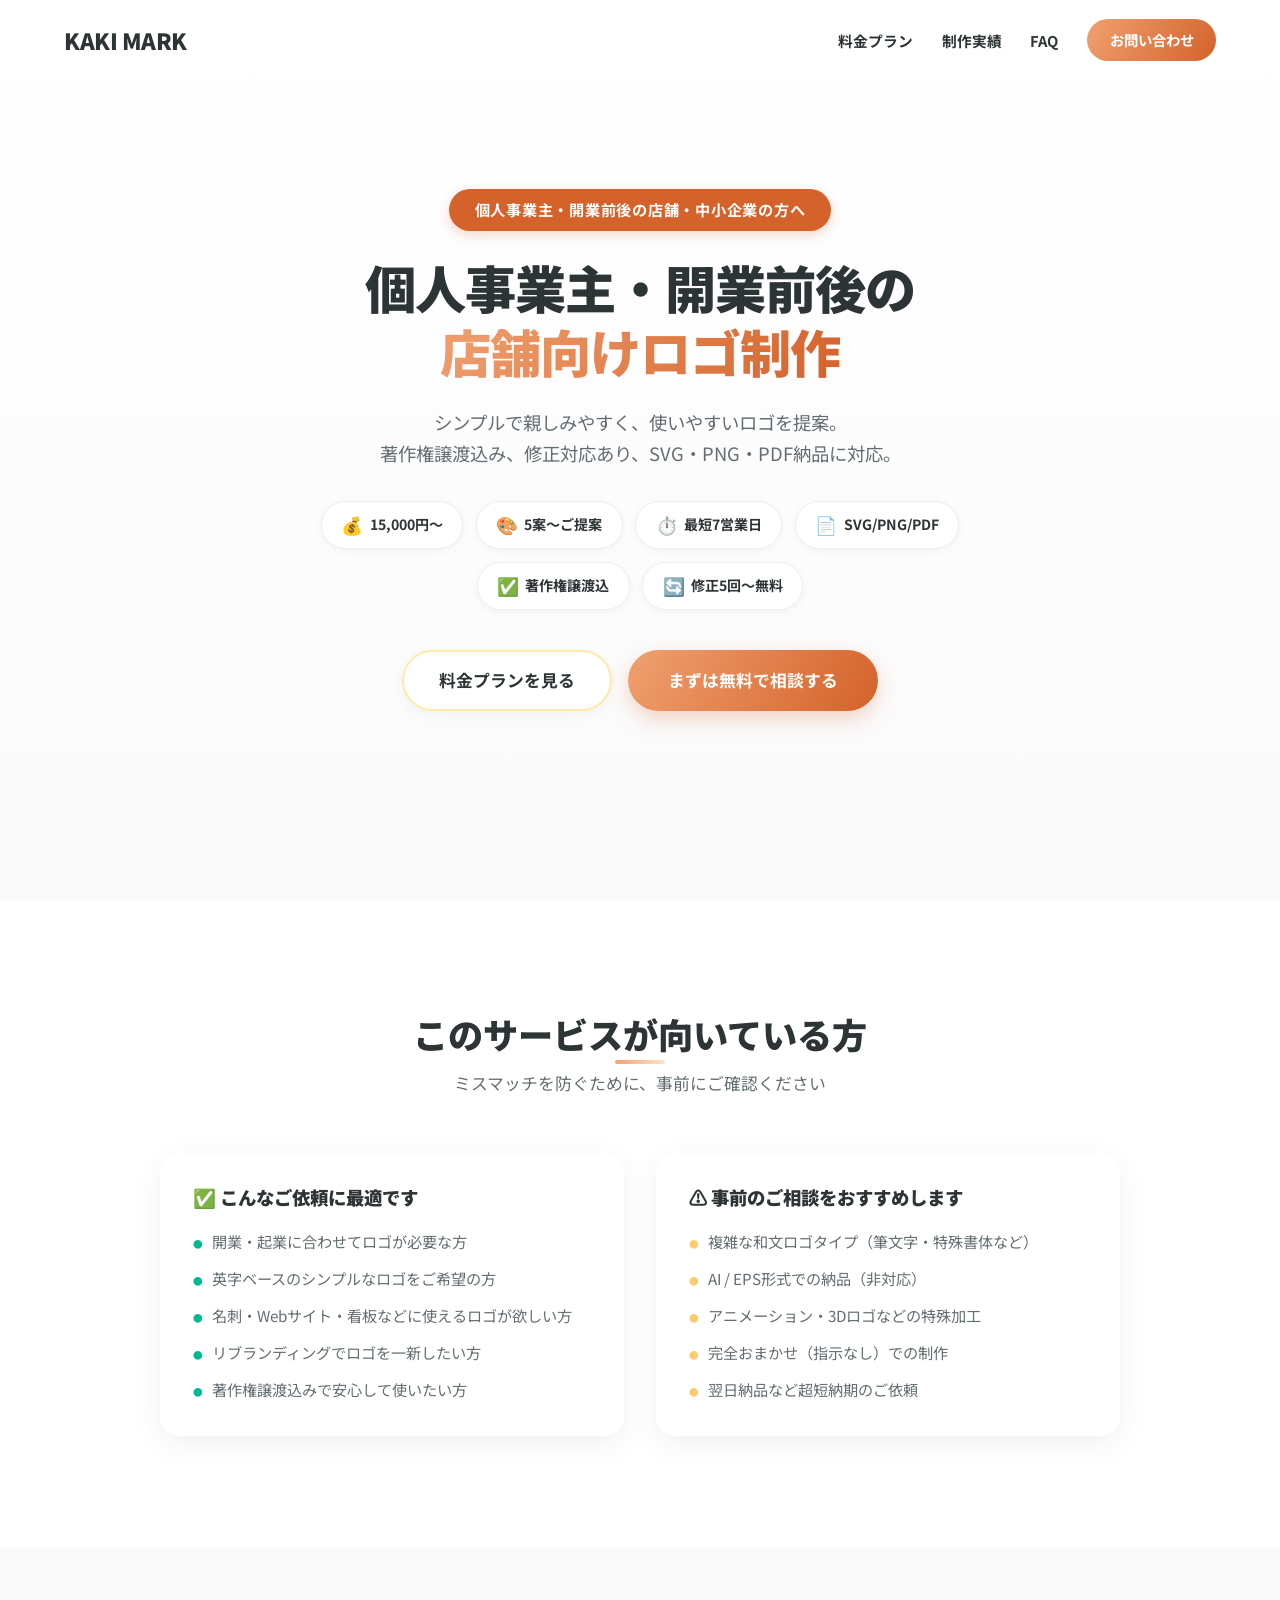
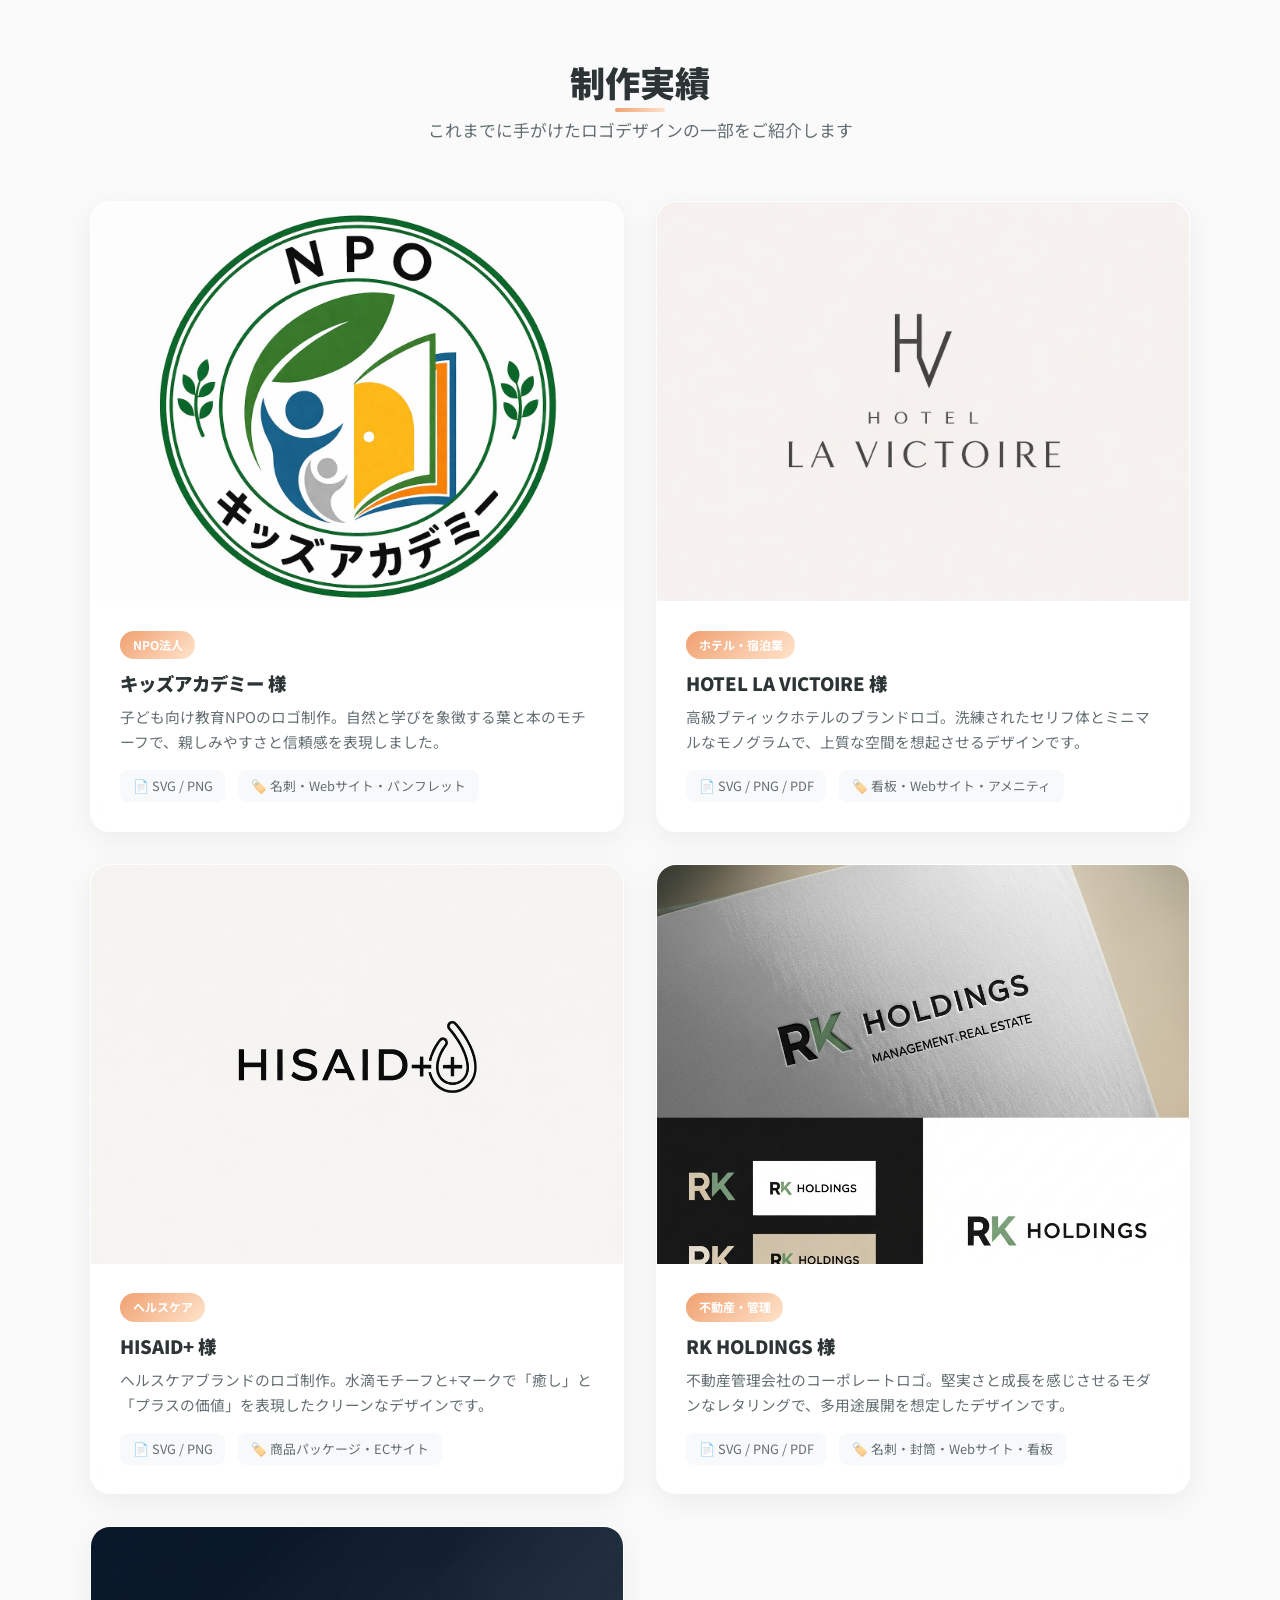
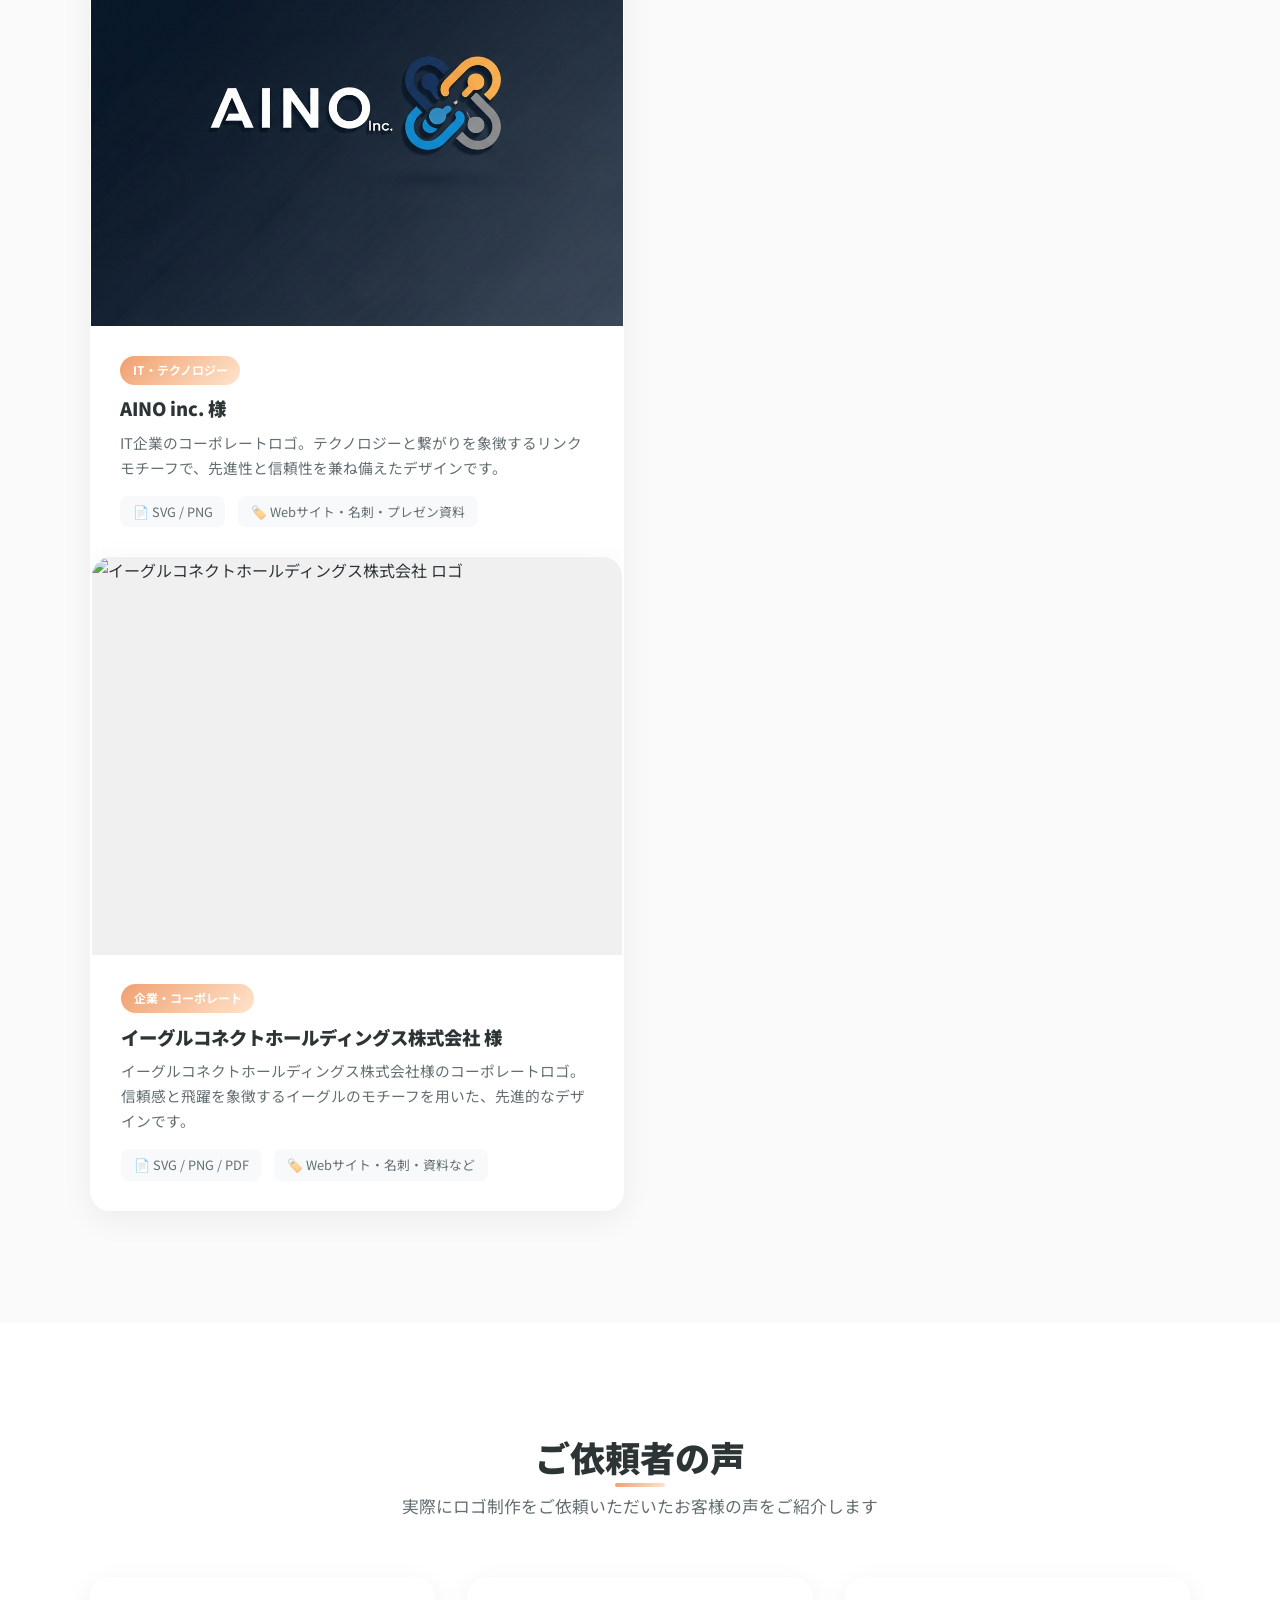
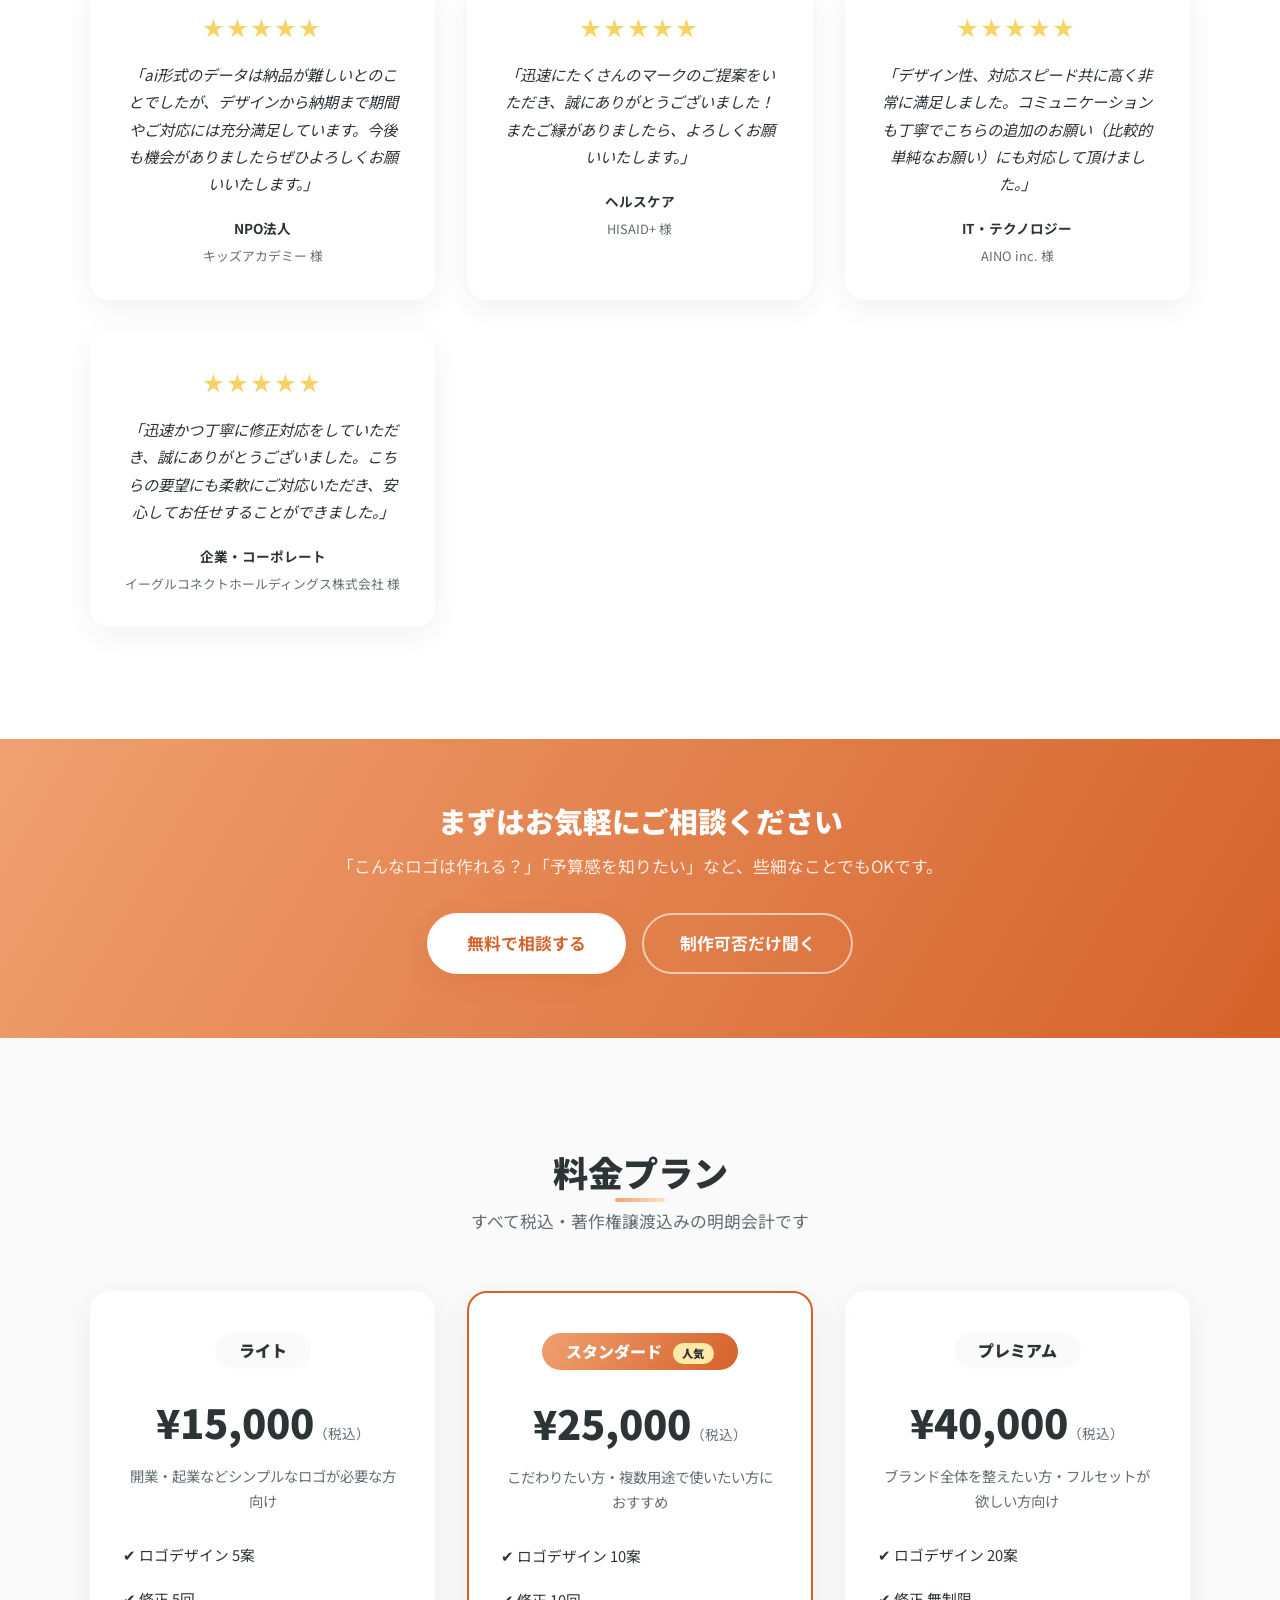
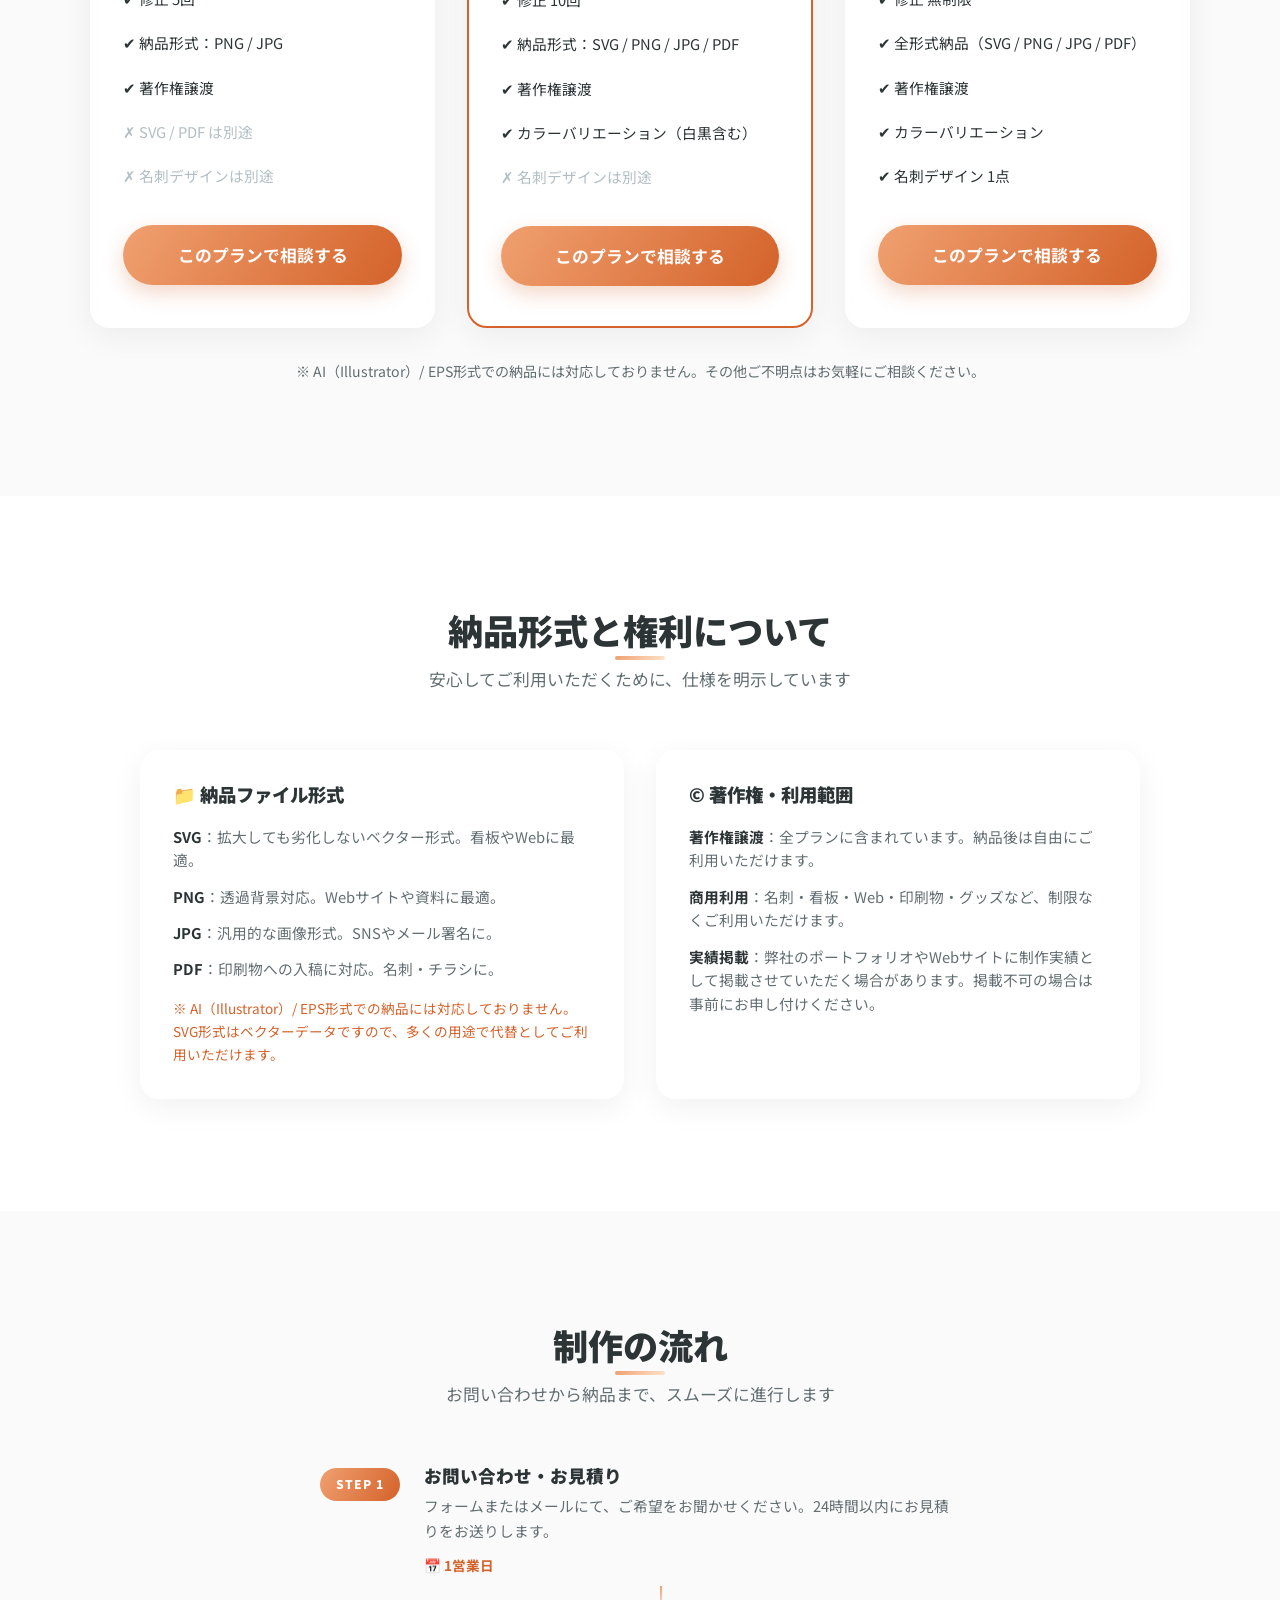
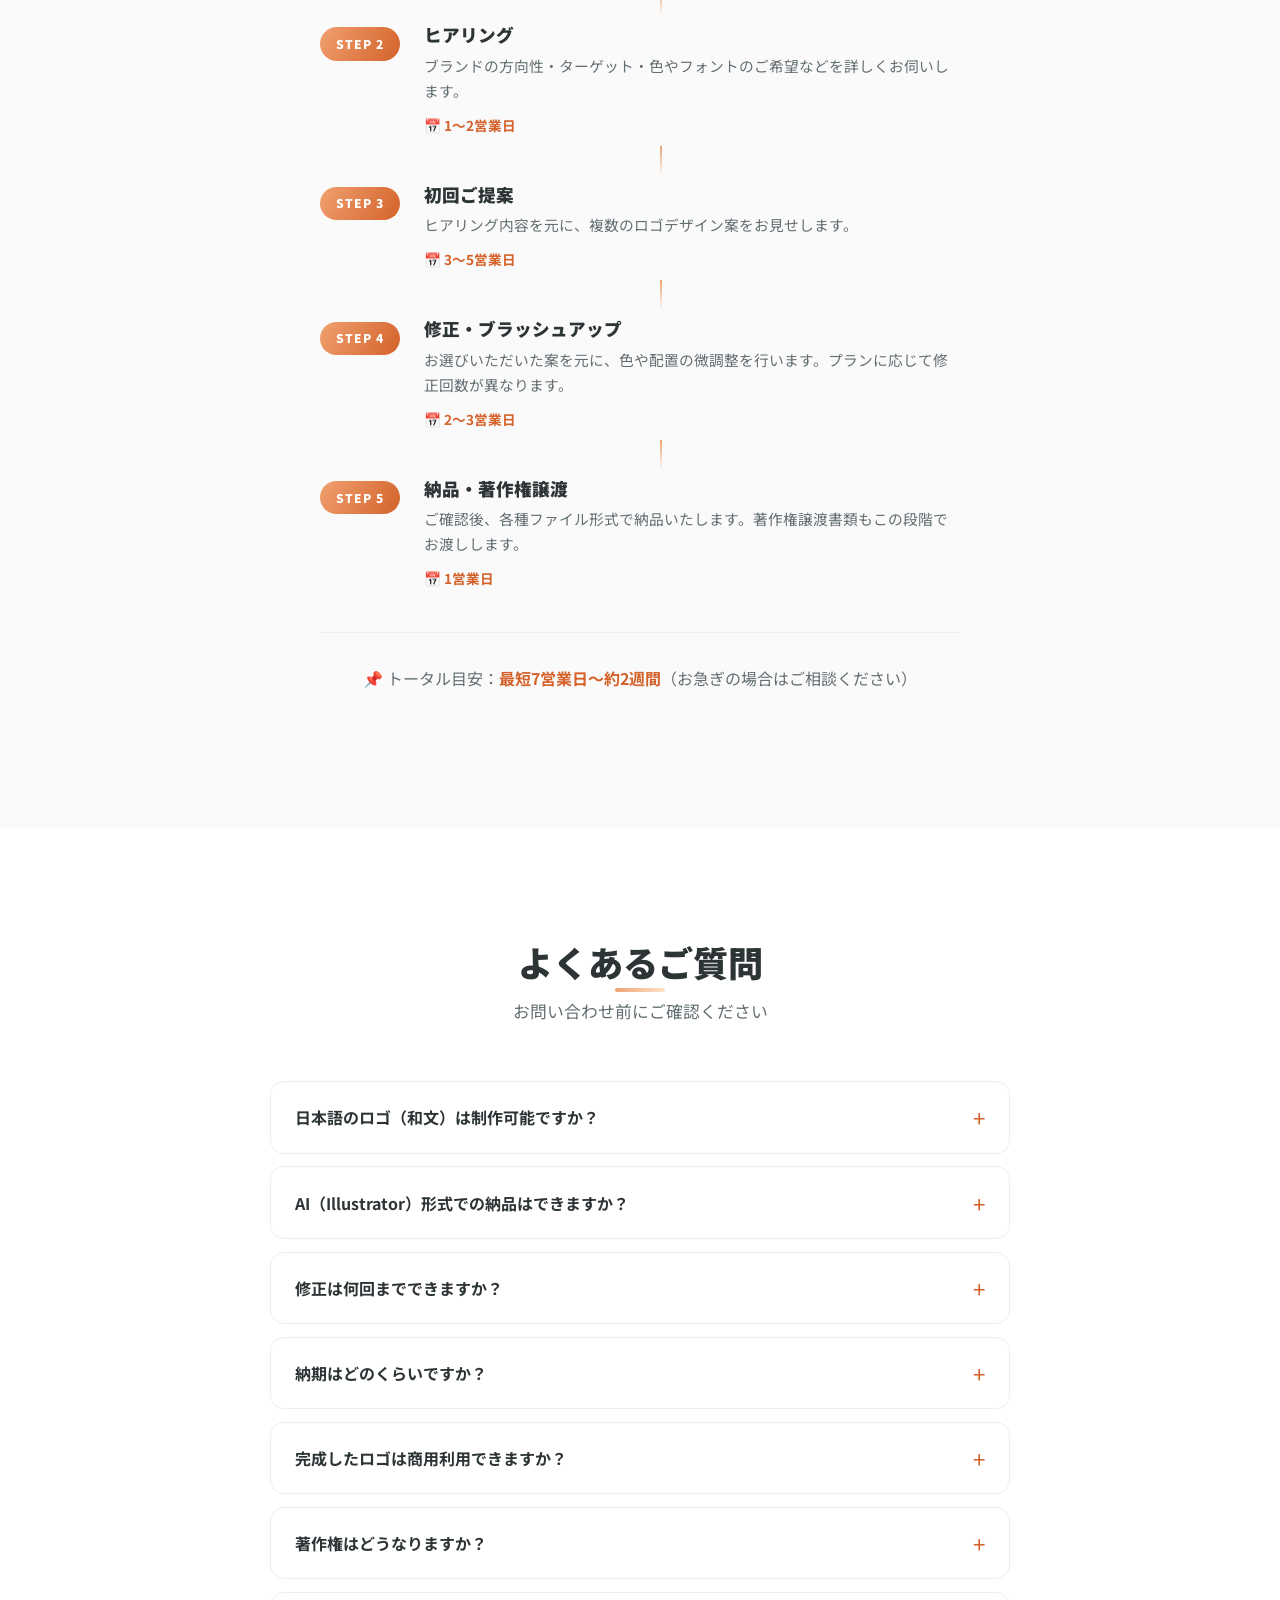
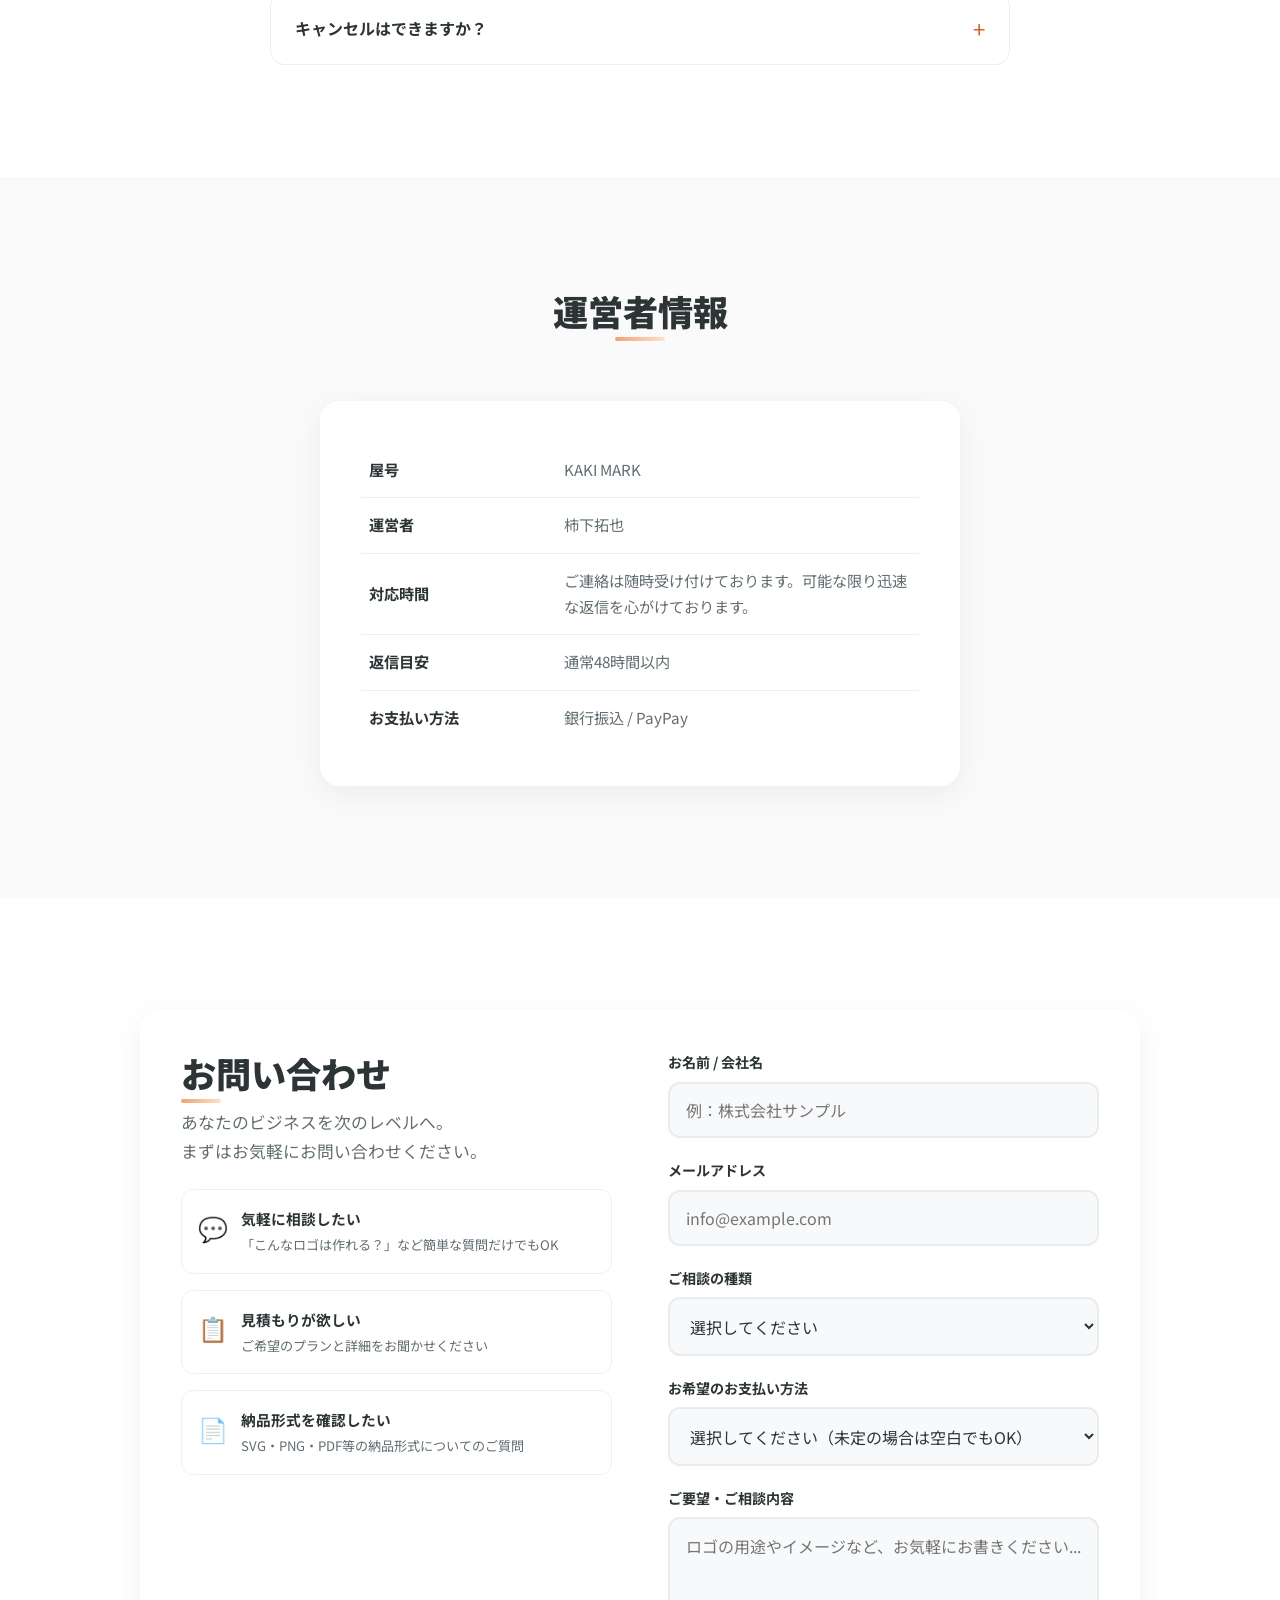
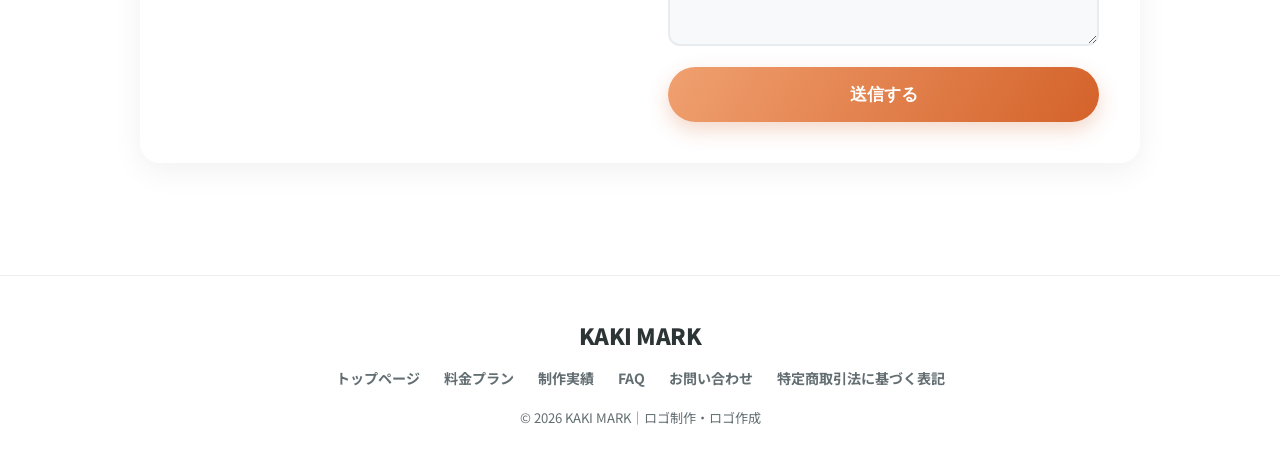
==== commit 57514236: "Add files via upload" ====
--- a/index.html
+++ b/index.html
@@ -265,6 +265,20 @@
                         <span>🏷️ Webサイト・名刺・プレゼン資料</span>
                     </div>
                 </div>
+            <!-- 実績6 -->
+            <div class="portfolio-card glass-card fade-in">
+                <div class="portfolio-img">
+                    <img src="images/logo6.jpg" alt="イーグルコネクトホールディングス株式会社 ロゴ">
+                </div>
+                <div class="portfolio-info">
+                    <span class="portfolio-tag">企業・コーポレート</span>
+                    <h3>イーグルコネクトホールディングス株式会社 様</h3>
+                    <p class="portfolio-desc">イーグルコネクトホールディングス株式会社様のコーポレートロゴ。信頼感と飛躍を象徴するイーグルのモチーフを用いた、先進的なデザインです。</p>
+                    <div class="portfolio-meta">
+                        <span>📄 SVG / PNG / PDF</span>
+                        <span>🏷️ Webサイト・名刺・資料など</span>
+                    </div>
+                </div>
             </div>
         </div>
     </section>
@@ -298,6 +312,14 @@
                 <div class="testimonial-author">
                     <span class="author-industry">IT・テクノロジー</span>
                     <span class="author-purpose">AINO inc. 様</span>
+                </div>
+            </div>
+            <div class="testimonial-card glass-card fade-in">
+                <div class="testimonial-stars">★★★★★</div>
+                <p class="testimonial-text">「迅速かつ丁寧に修正対応をしていただき、誠にありがとうございました。こちらの要望にも柔軟にご対応いただき、安心してお任せすることができました。」</p>
+                <div class="testimonial-author">
+                    <span class="author-industry">企業・コーポレート</span>
+                    <span class="author-purpose">イーグルコネクトホールディングス株式会社 様</span>
                 </div>
             </div>
         </div>
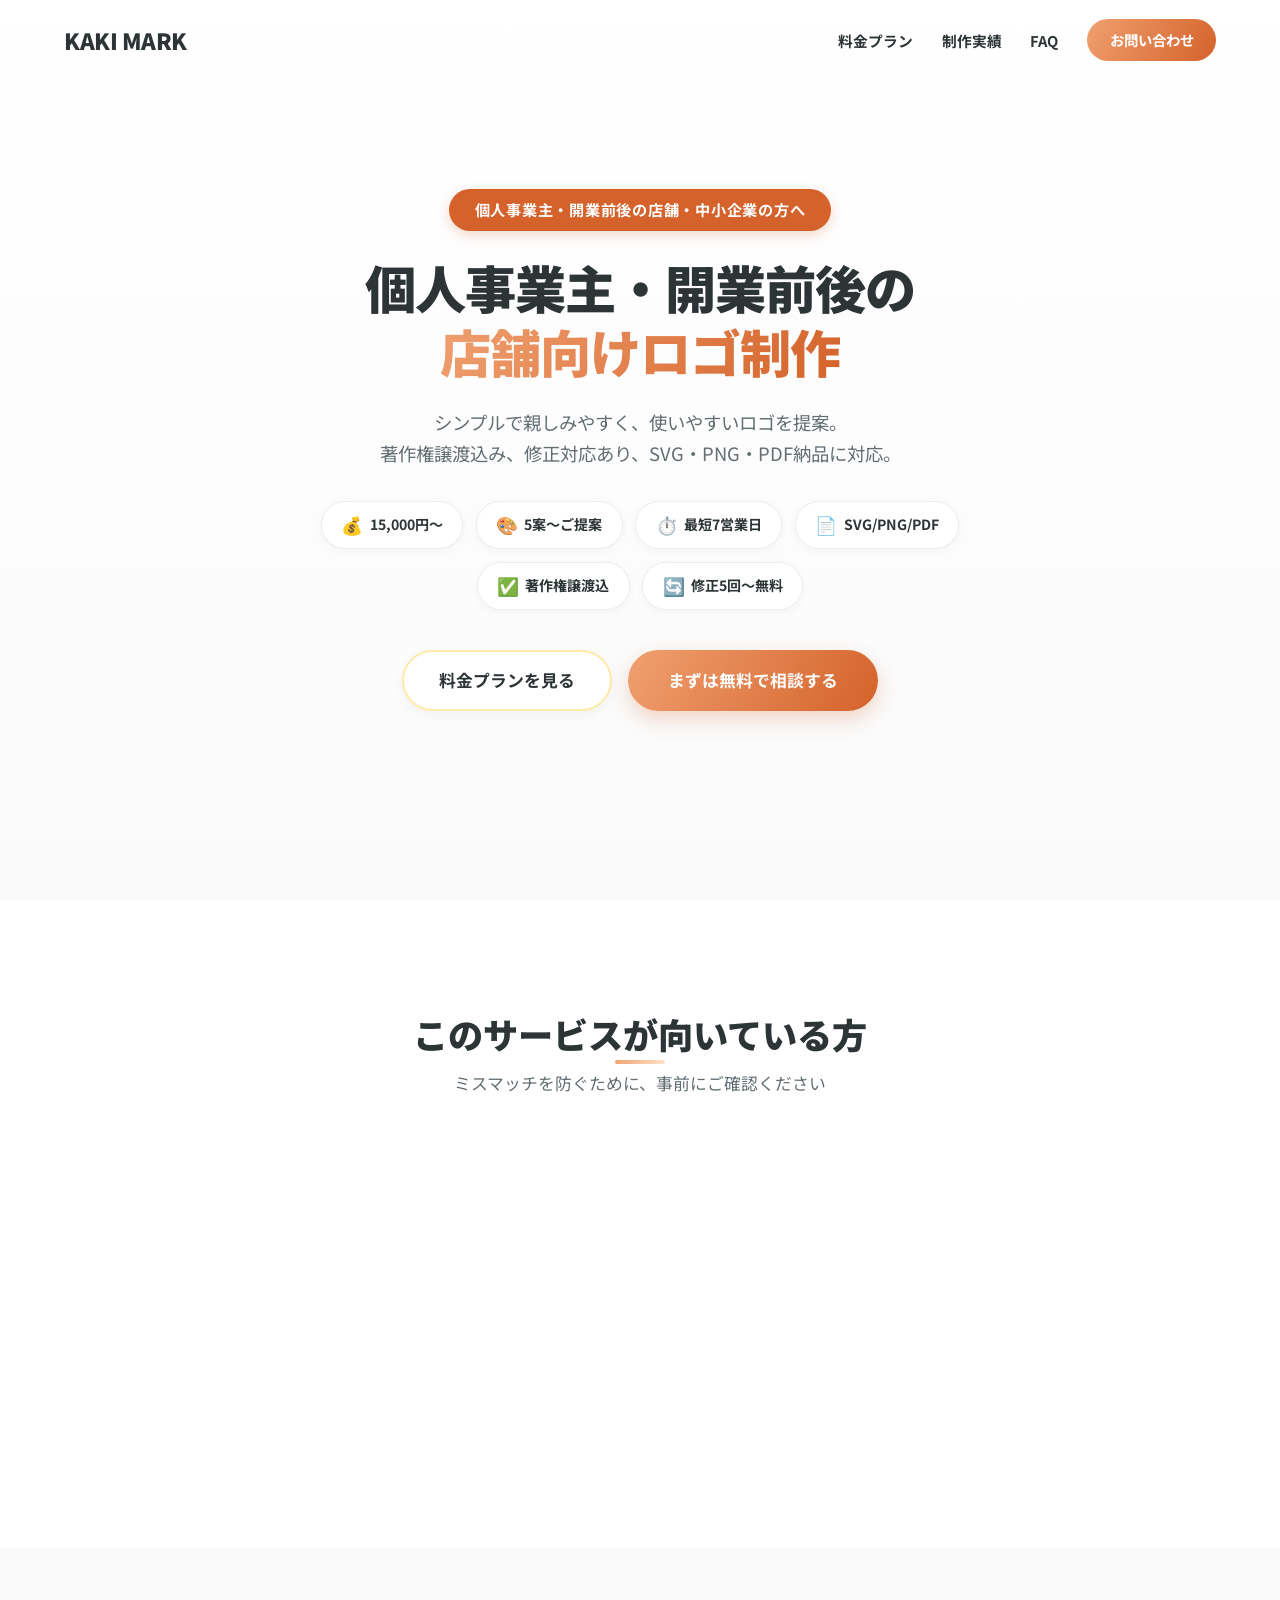
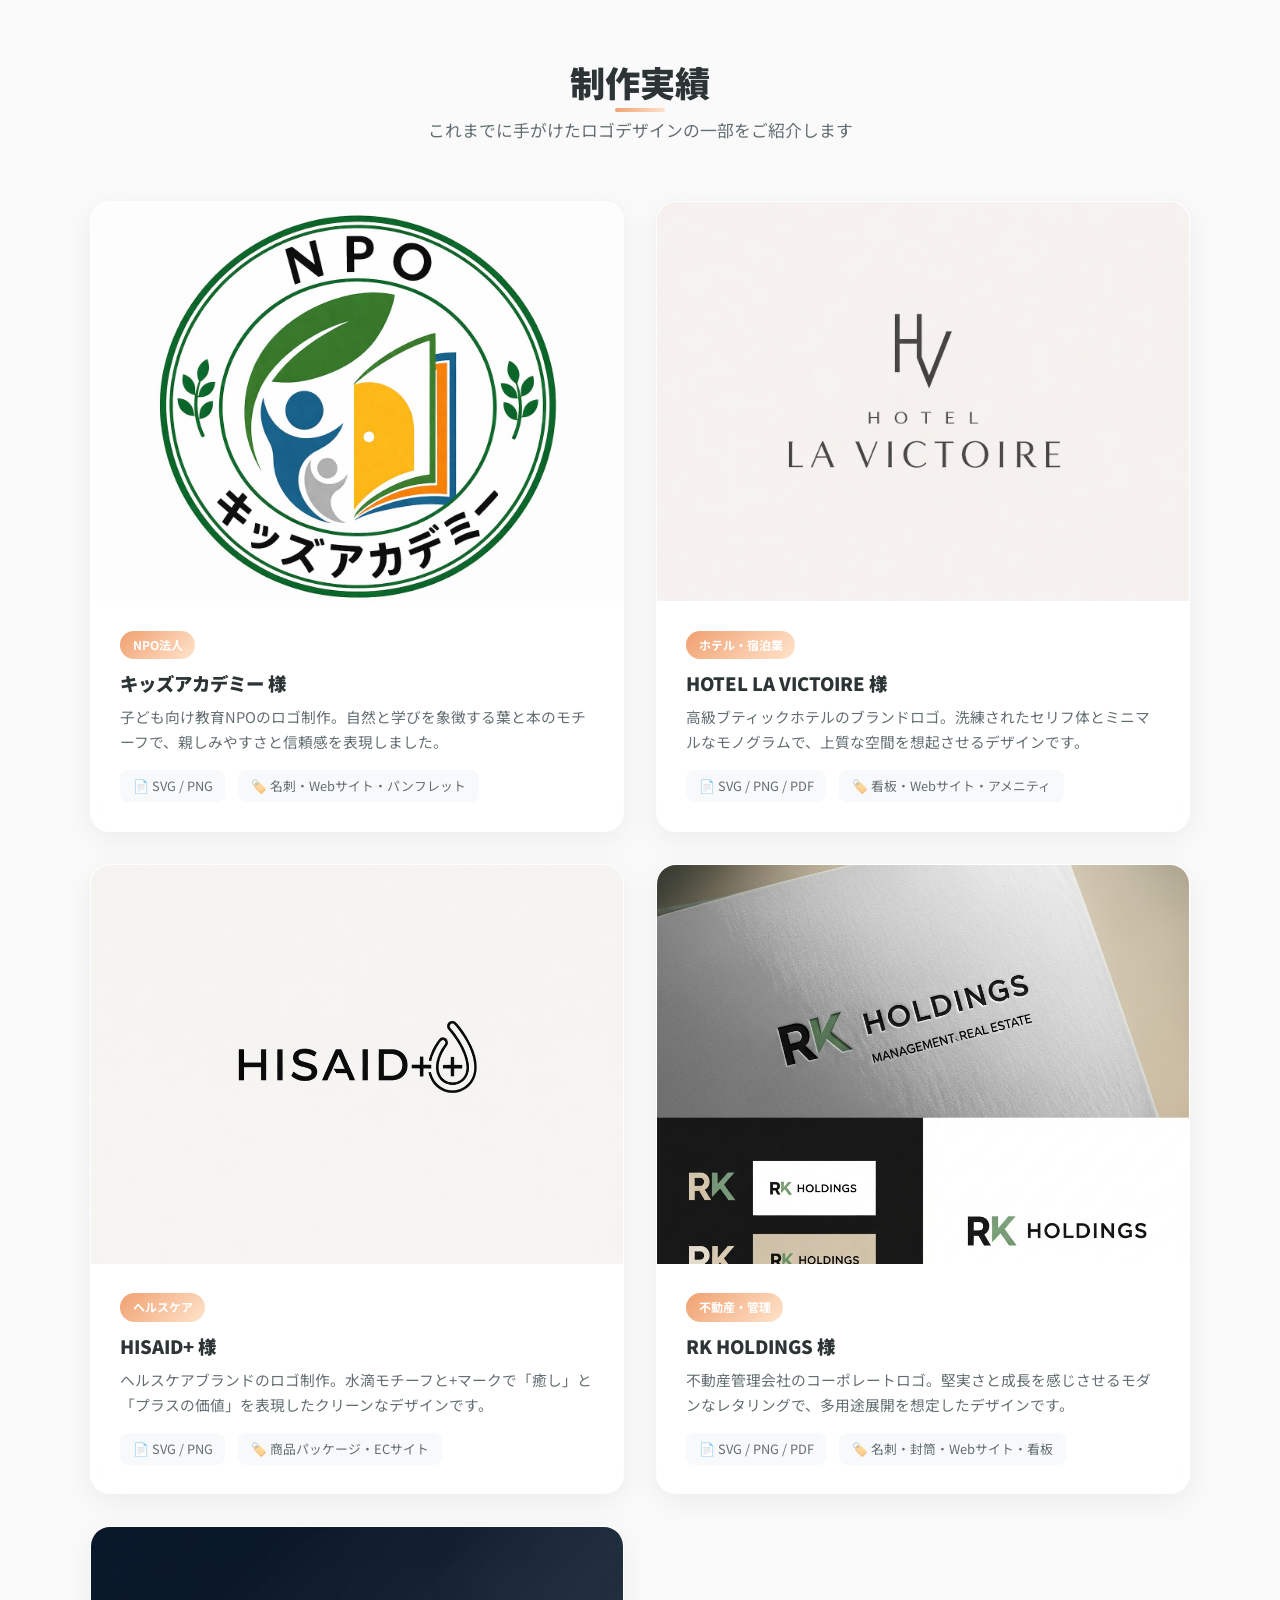
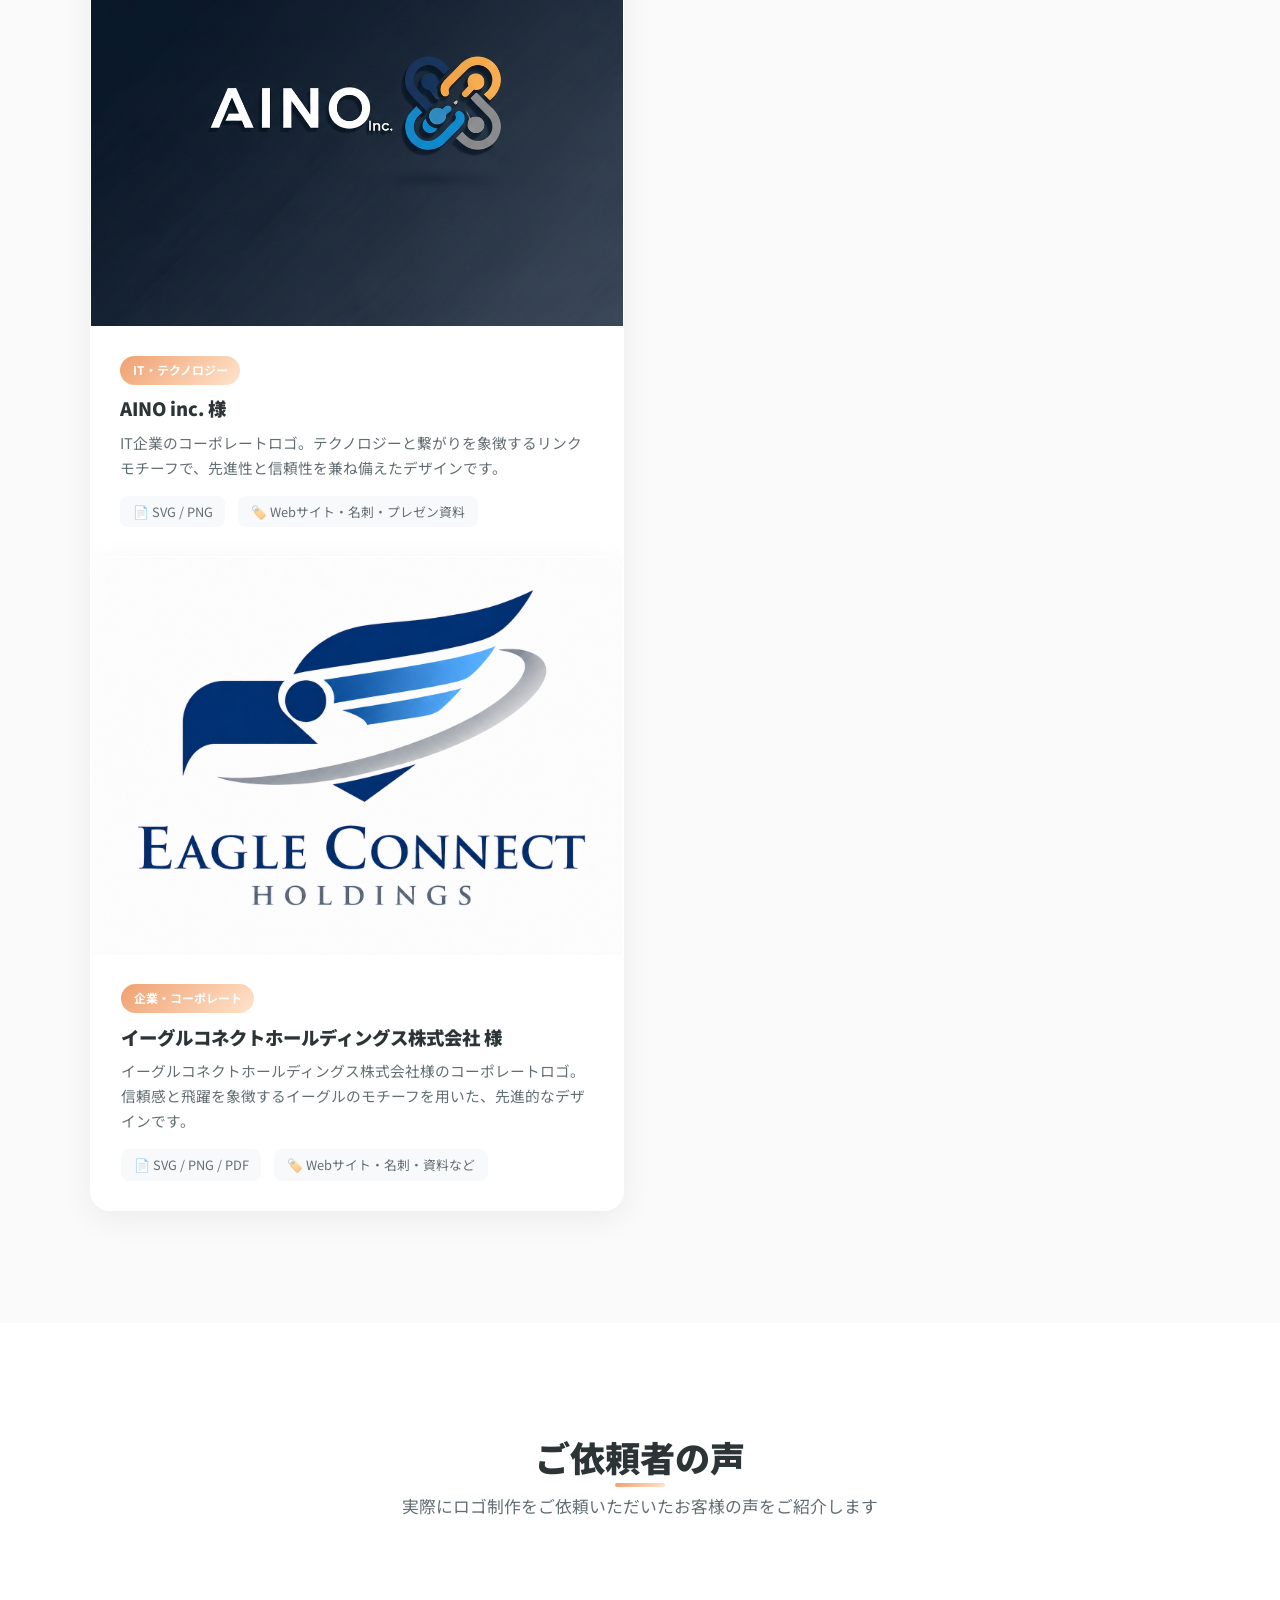
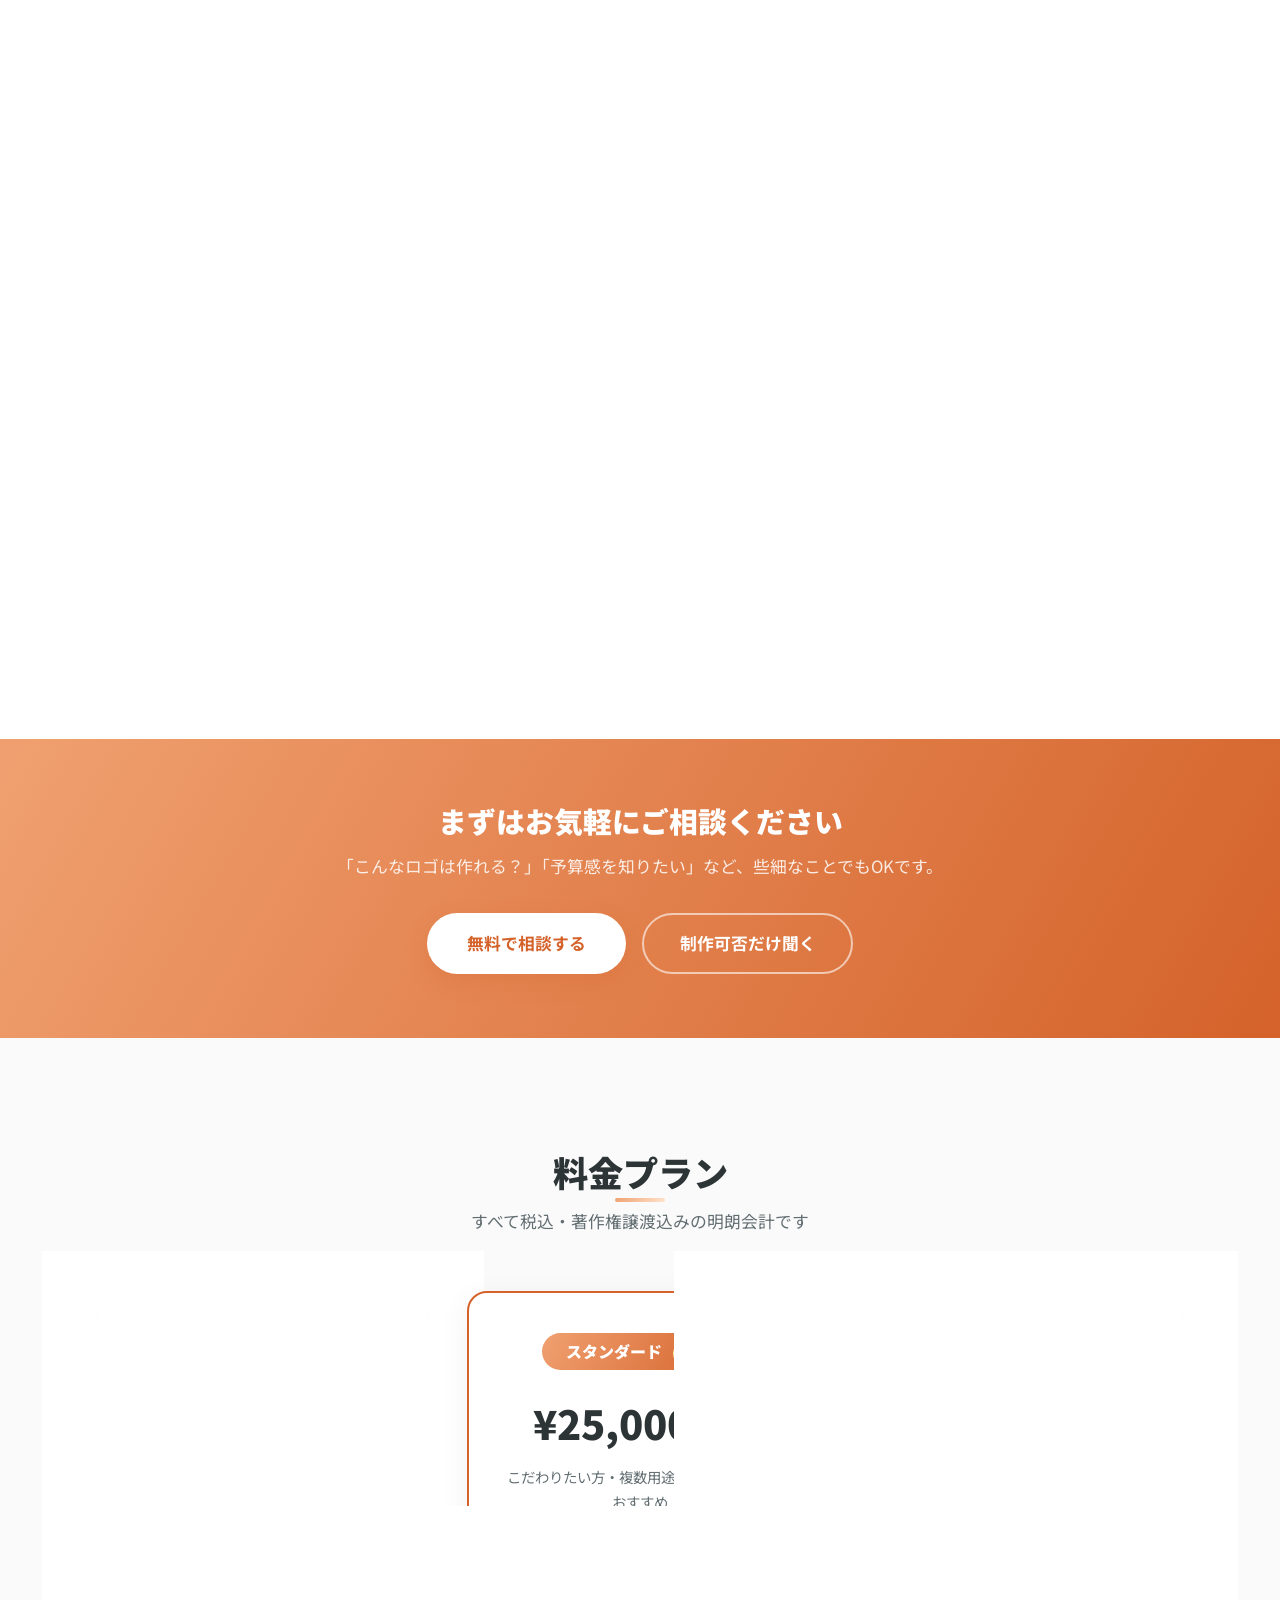
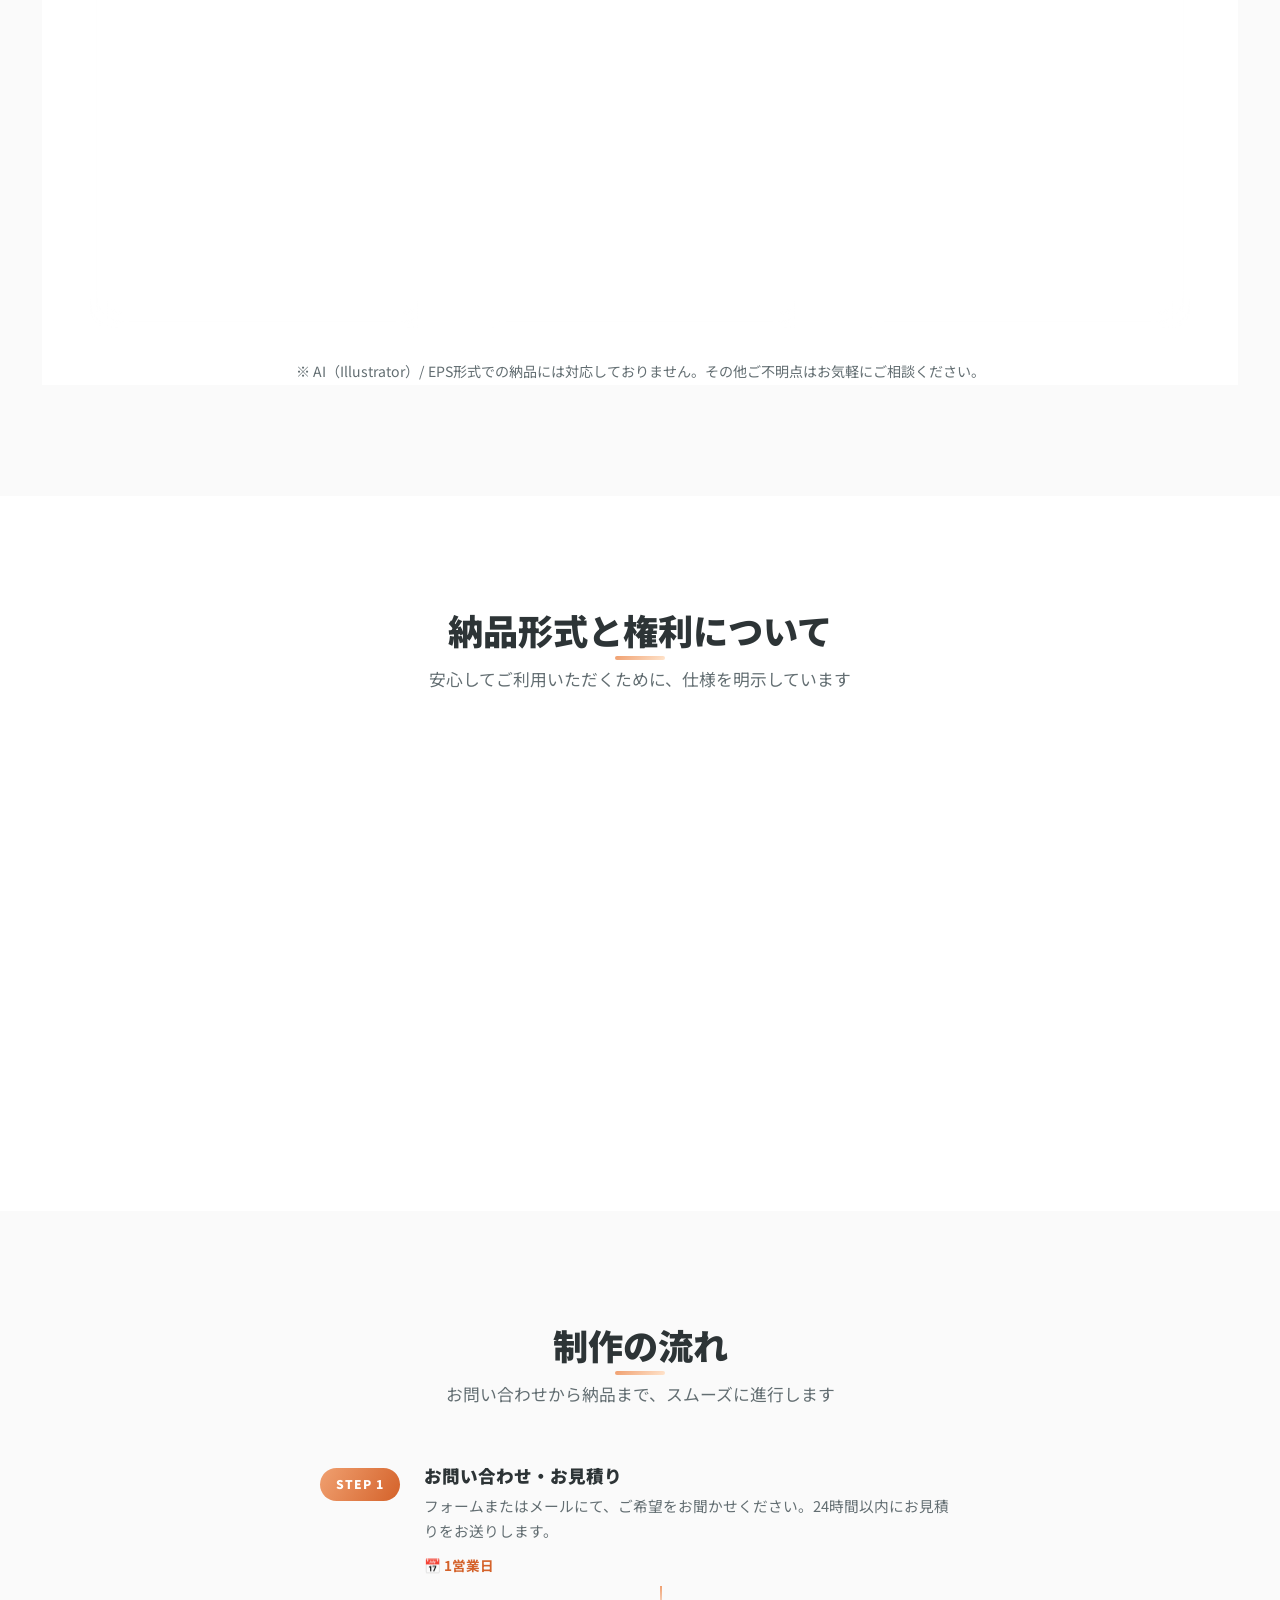
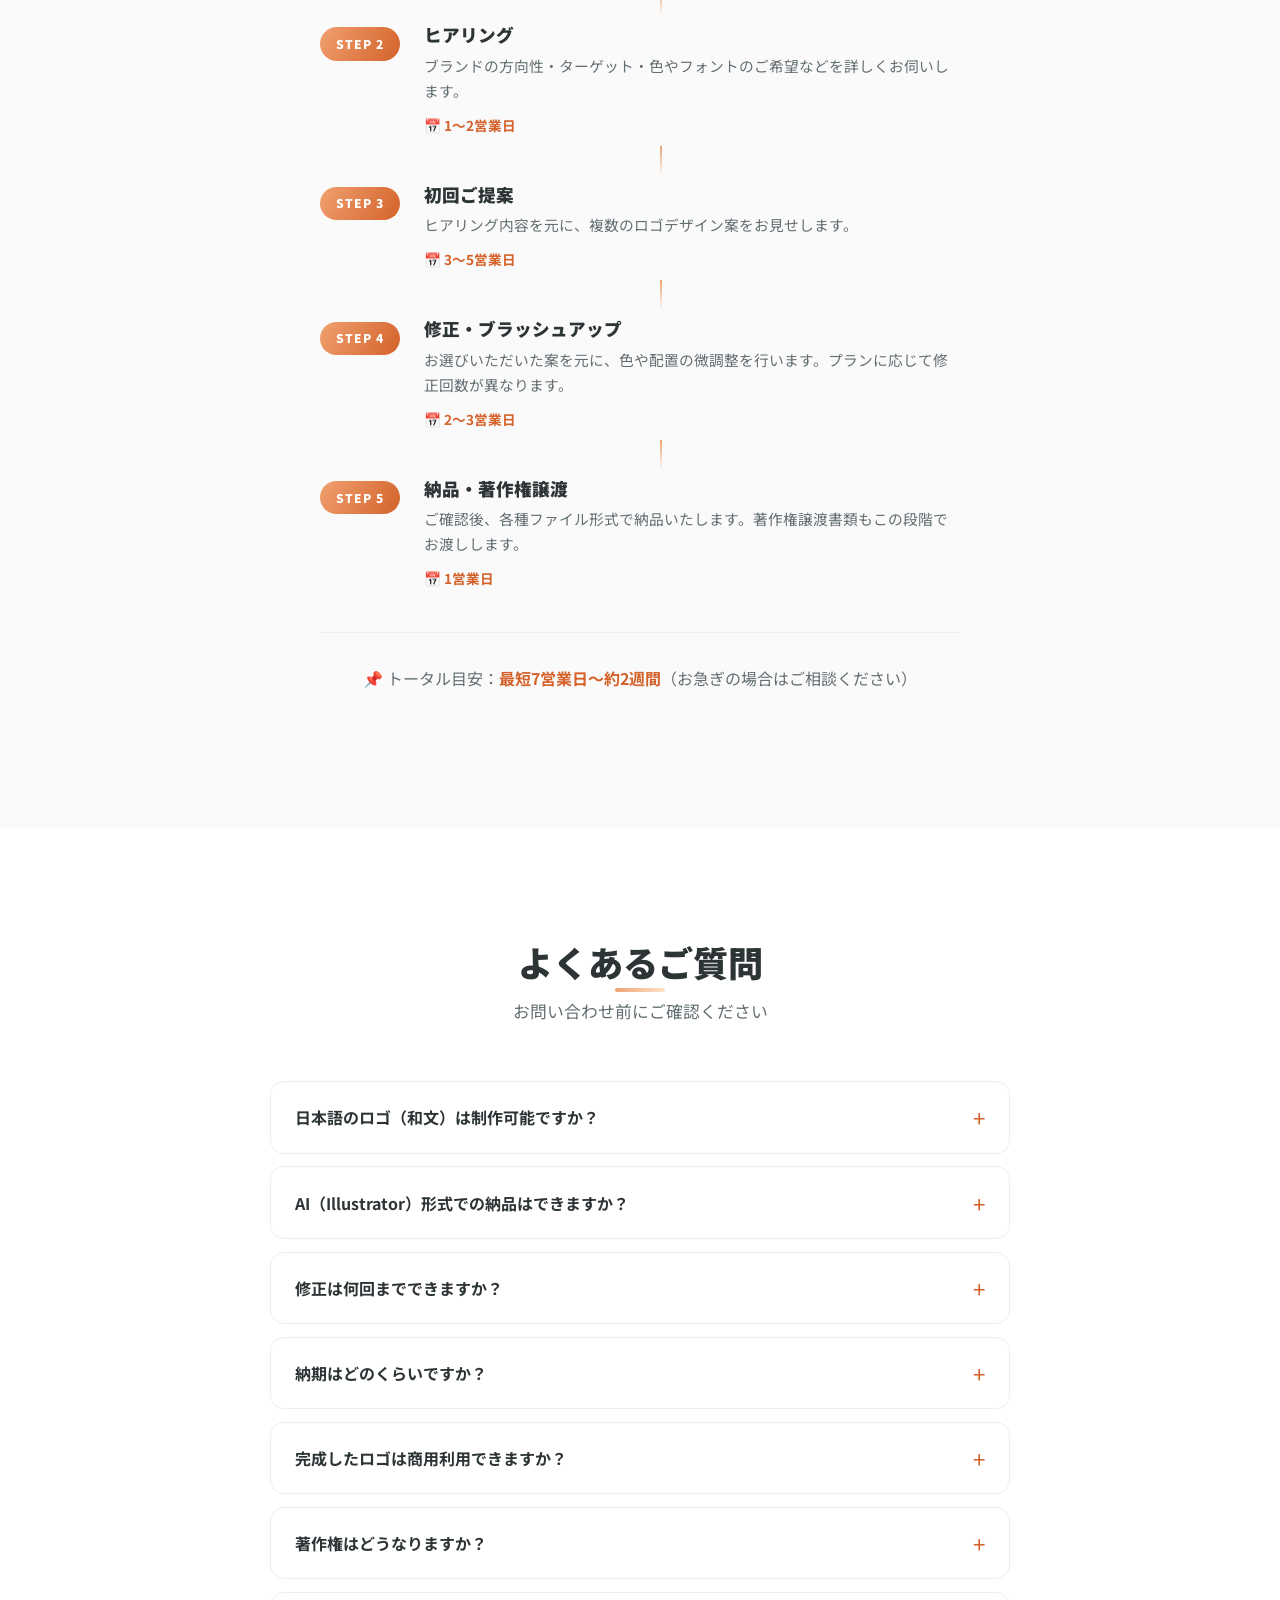
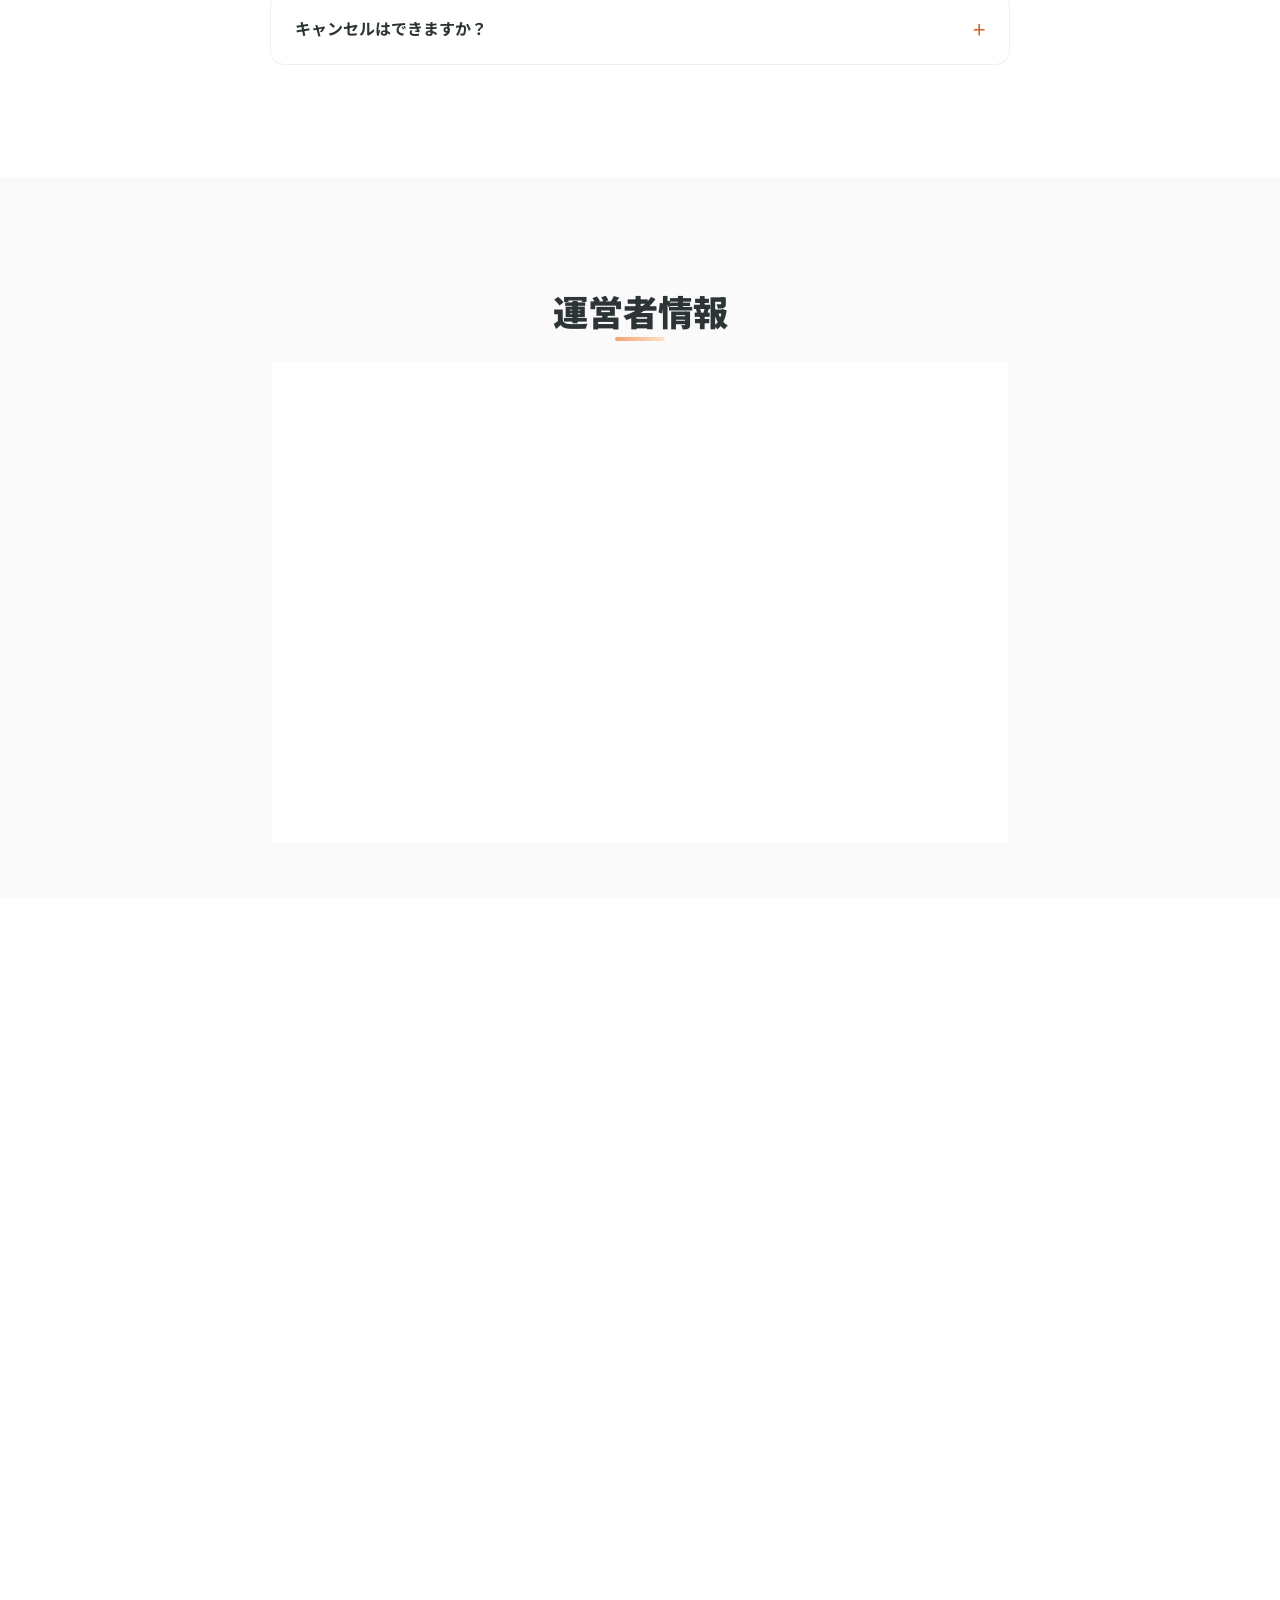
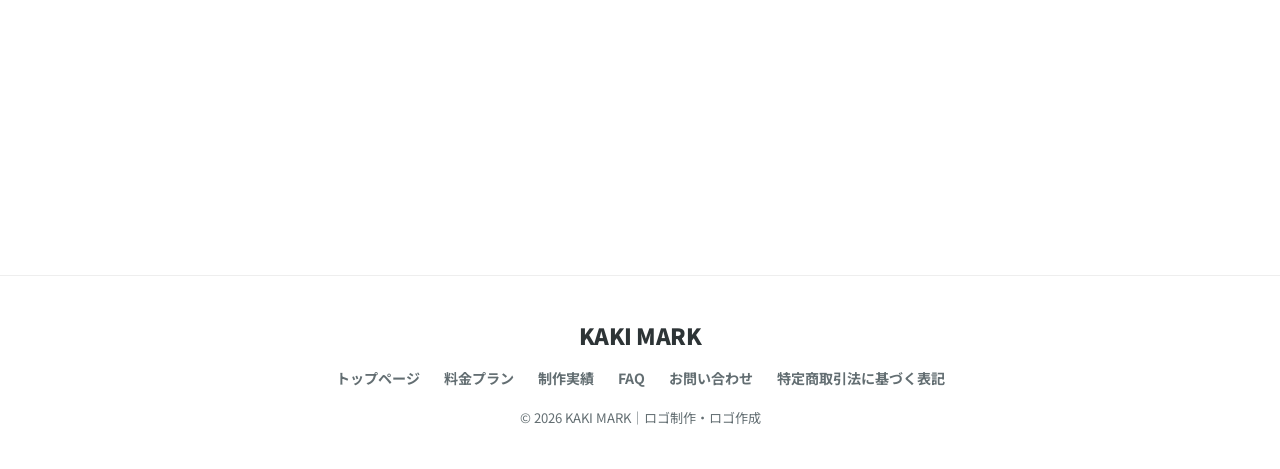
==== commit 02396b71: "Add files via upload" ====
--- a/index.html
+++ b/index.html
@@ -268,7 +268,7 @@
             <!-- 実績6 -->
             <div class="portfolio-card glass-card fade-in">
                 <div class="portfolio-img">
-                    <img src="images/logo6.jpg" alt="イーグルコネクトホールディングス株式会社 ロゴ">
+                    <img src="images/logo6.png" alt="イーグルコネクトホールディングス株式会社 ロゴ">
                 </div>
                 <div class="portfolio-info">
                     <span class="portfolio-tag">企業・コーポレート</span>
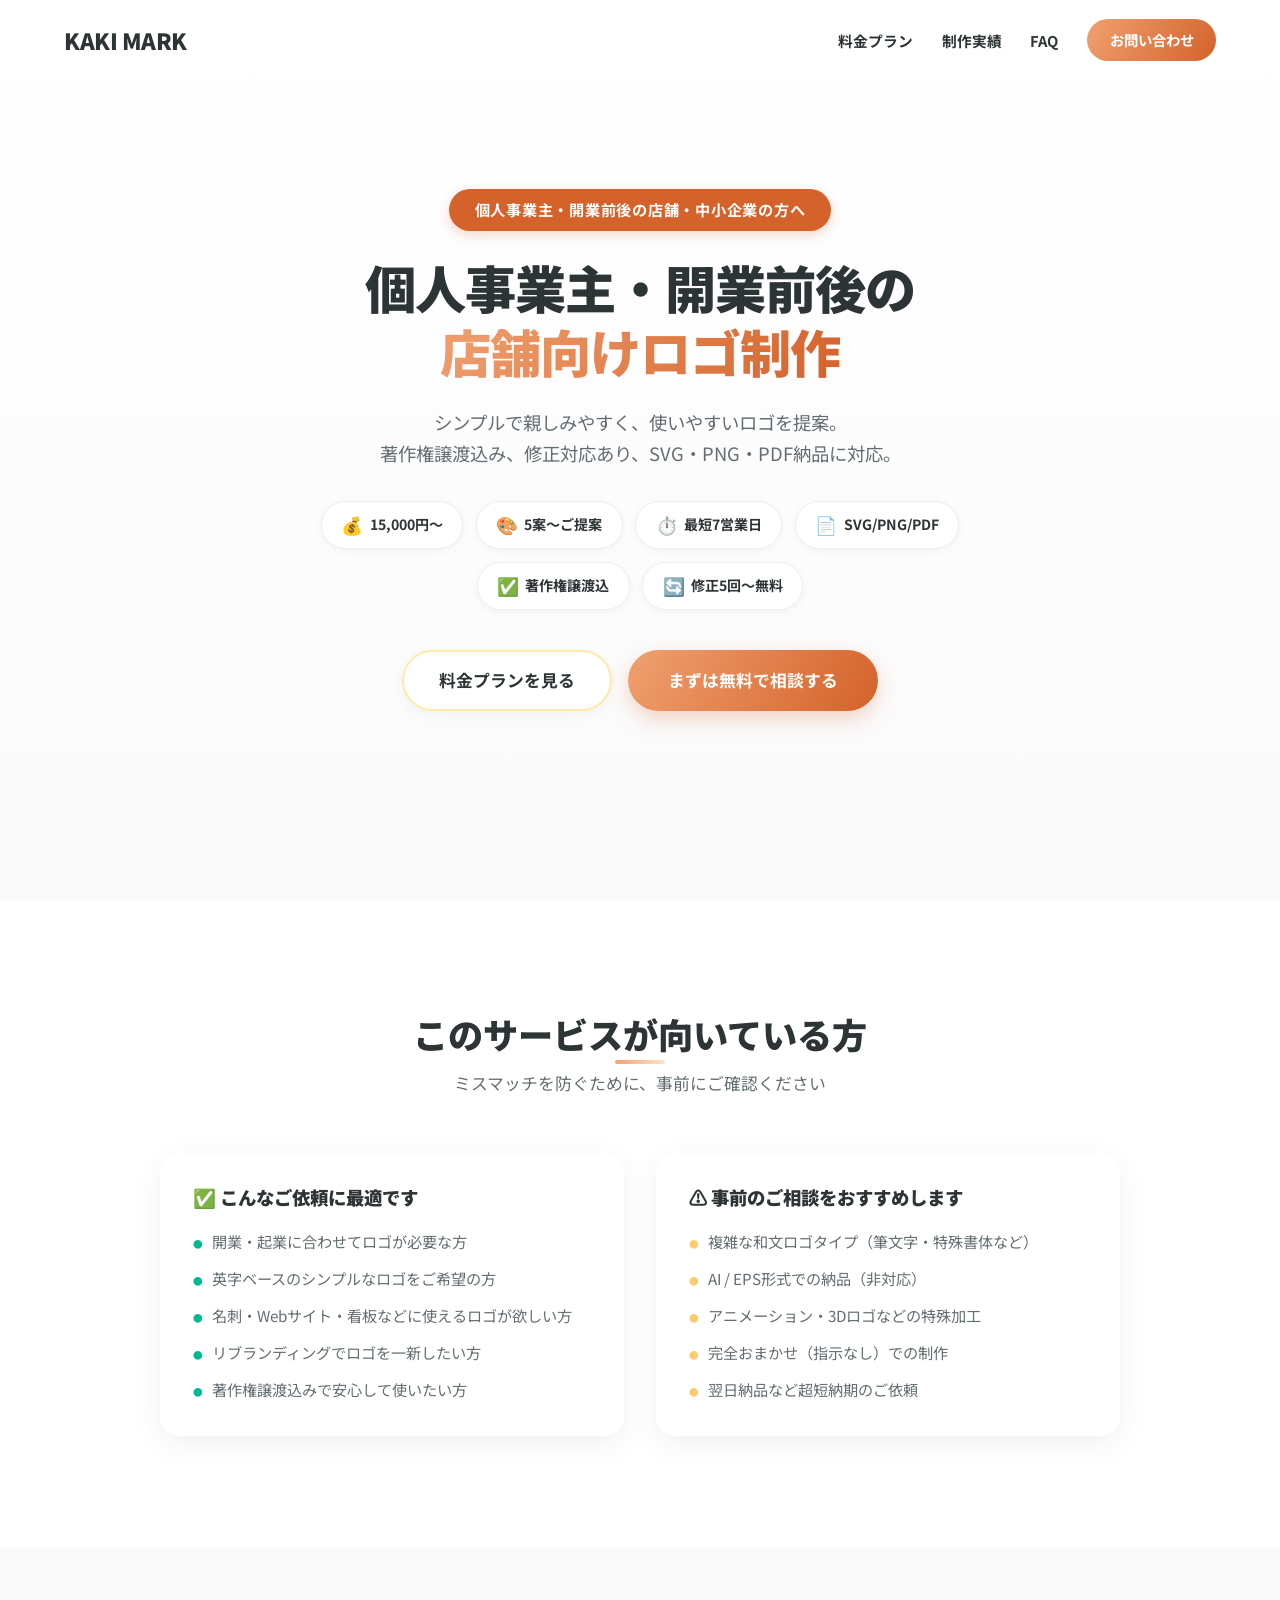
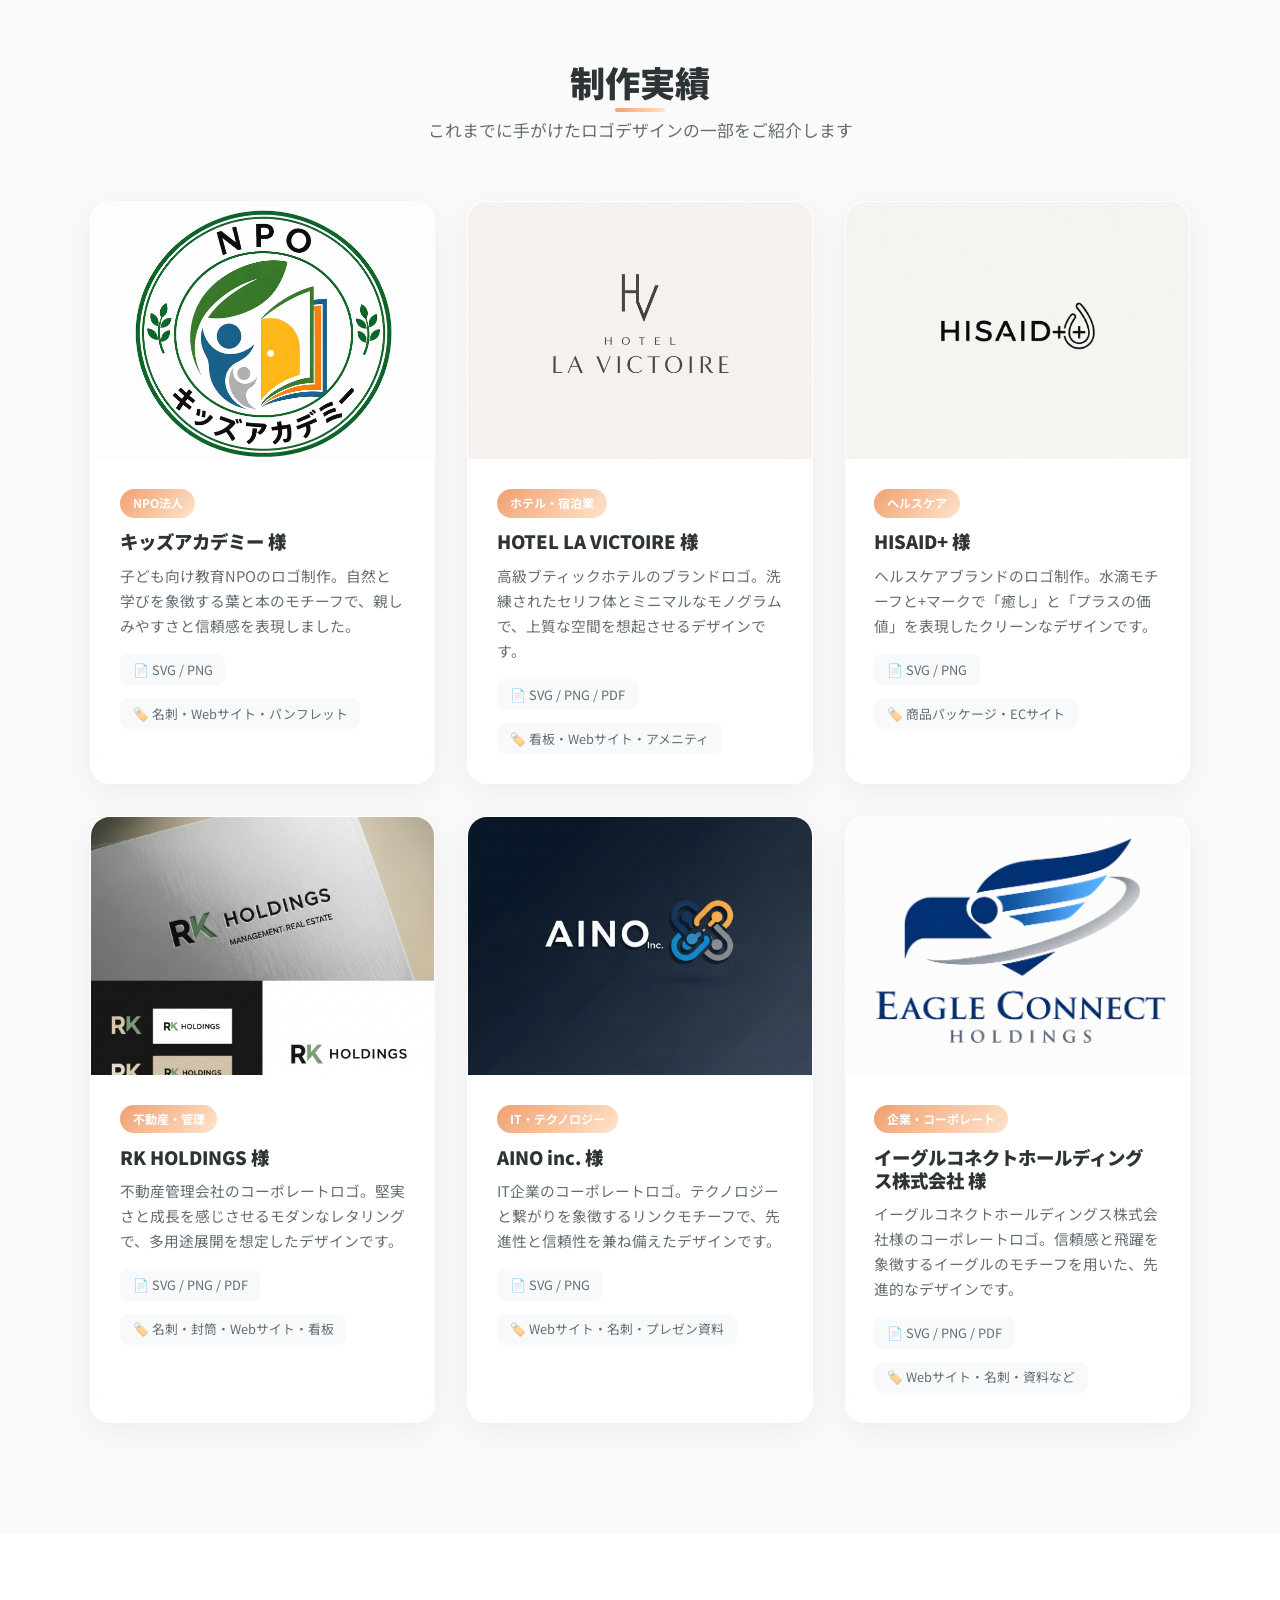
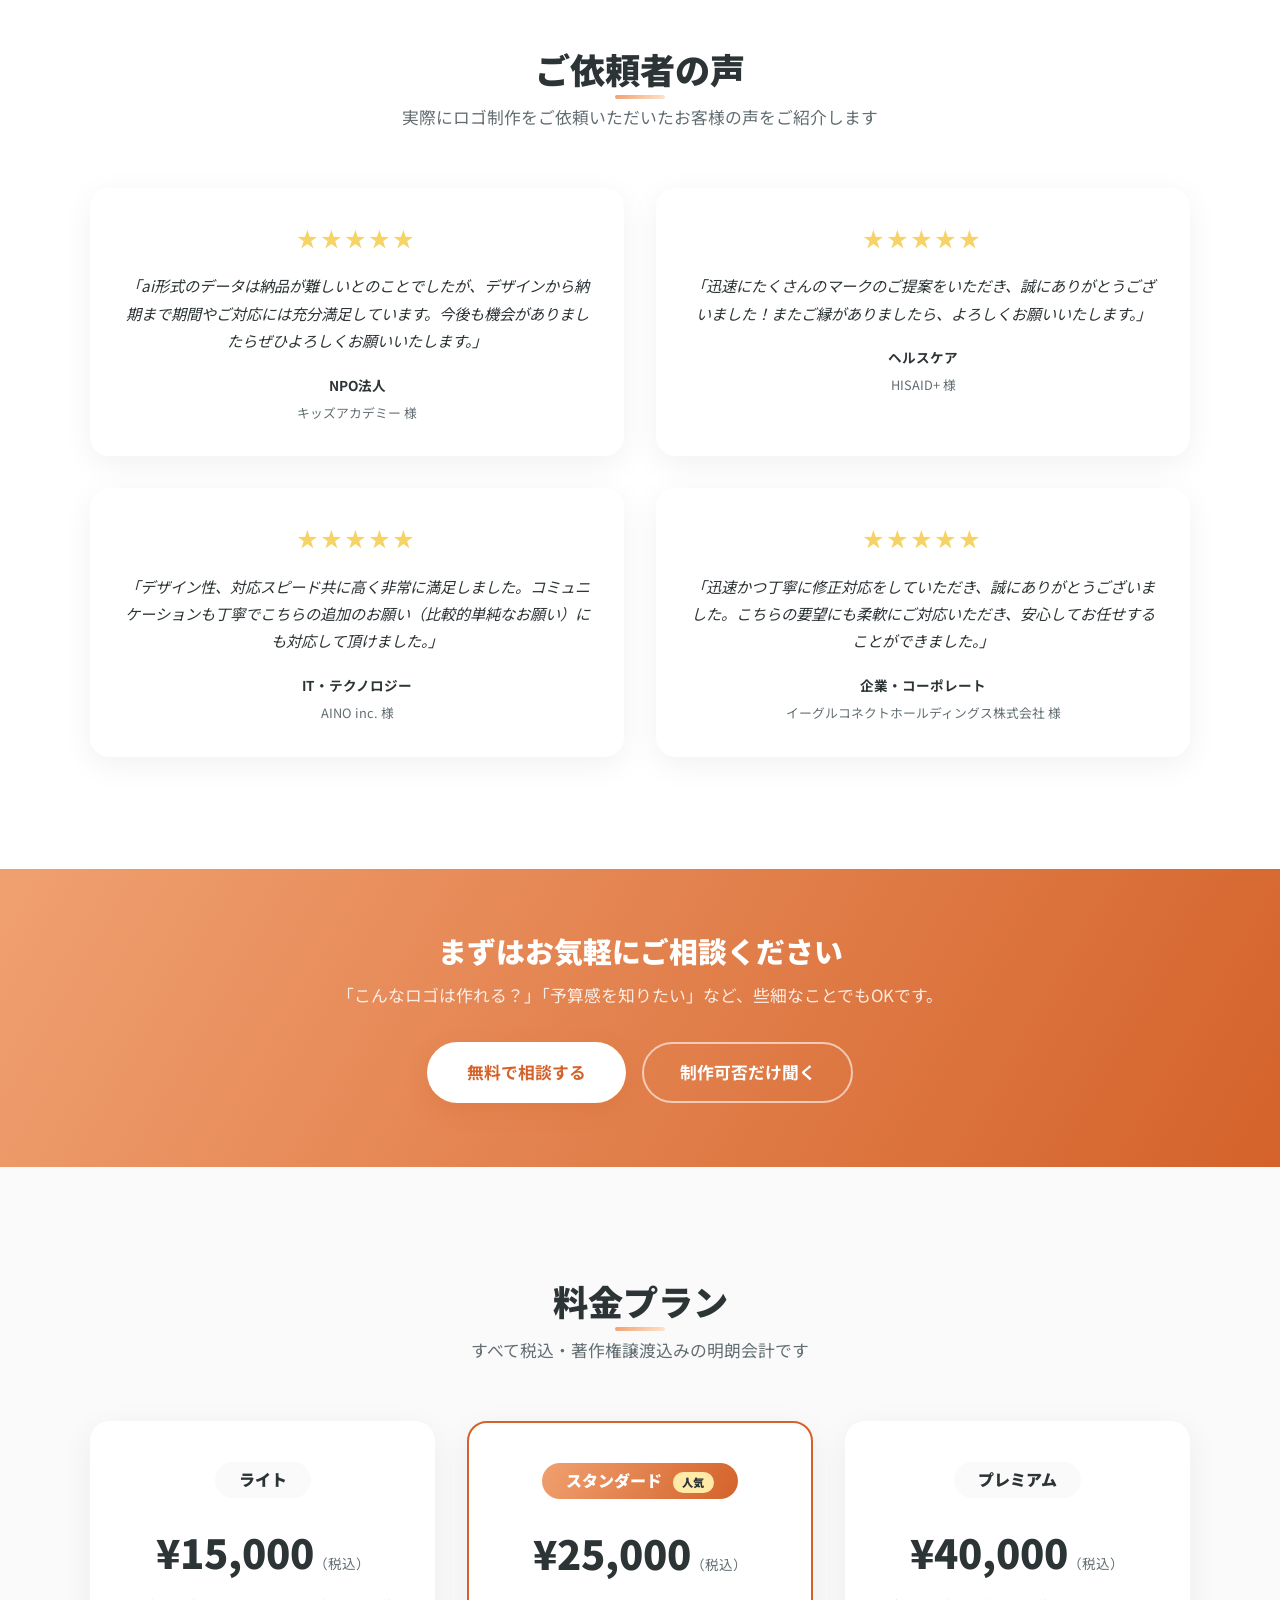
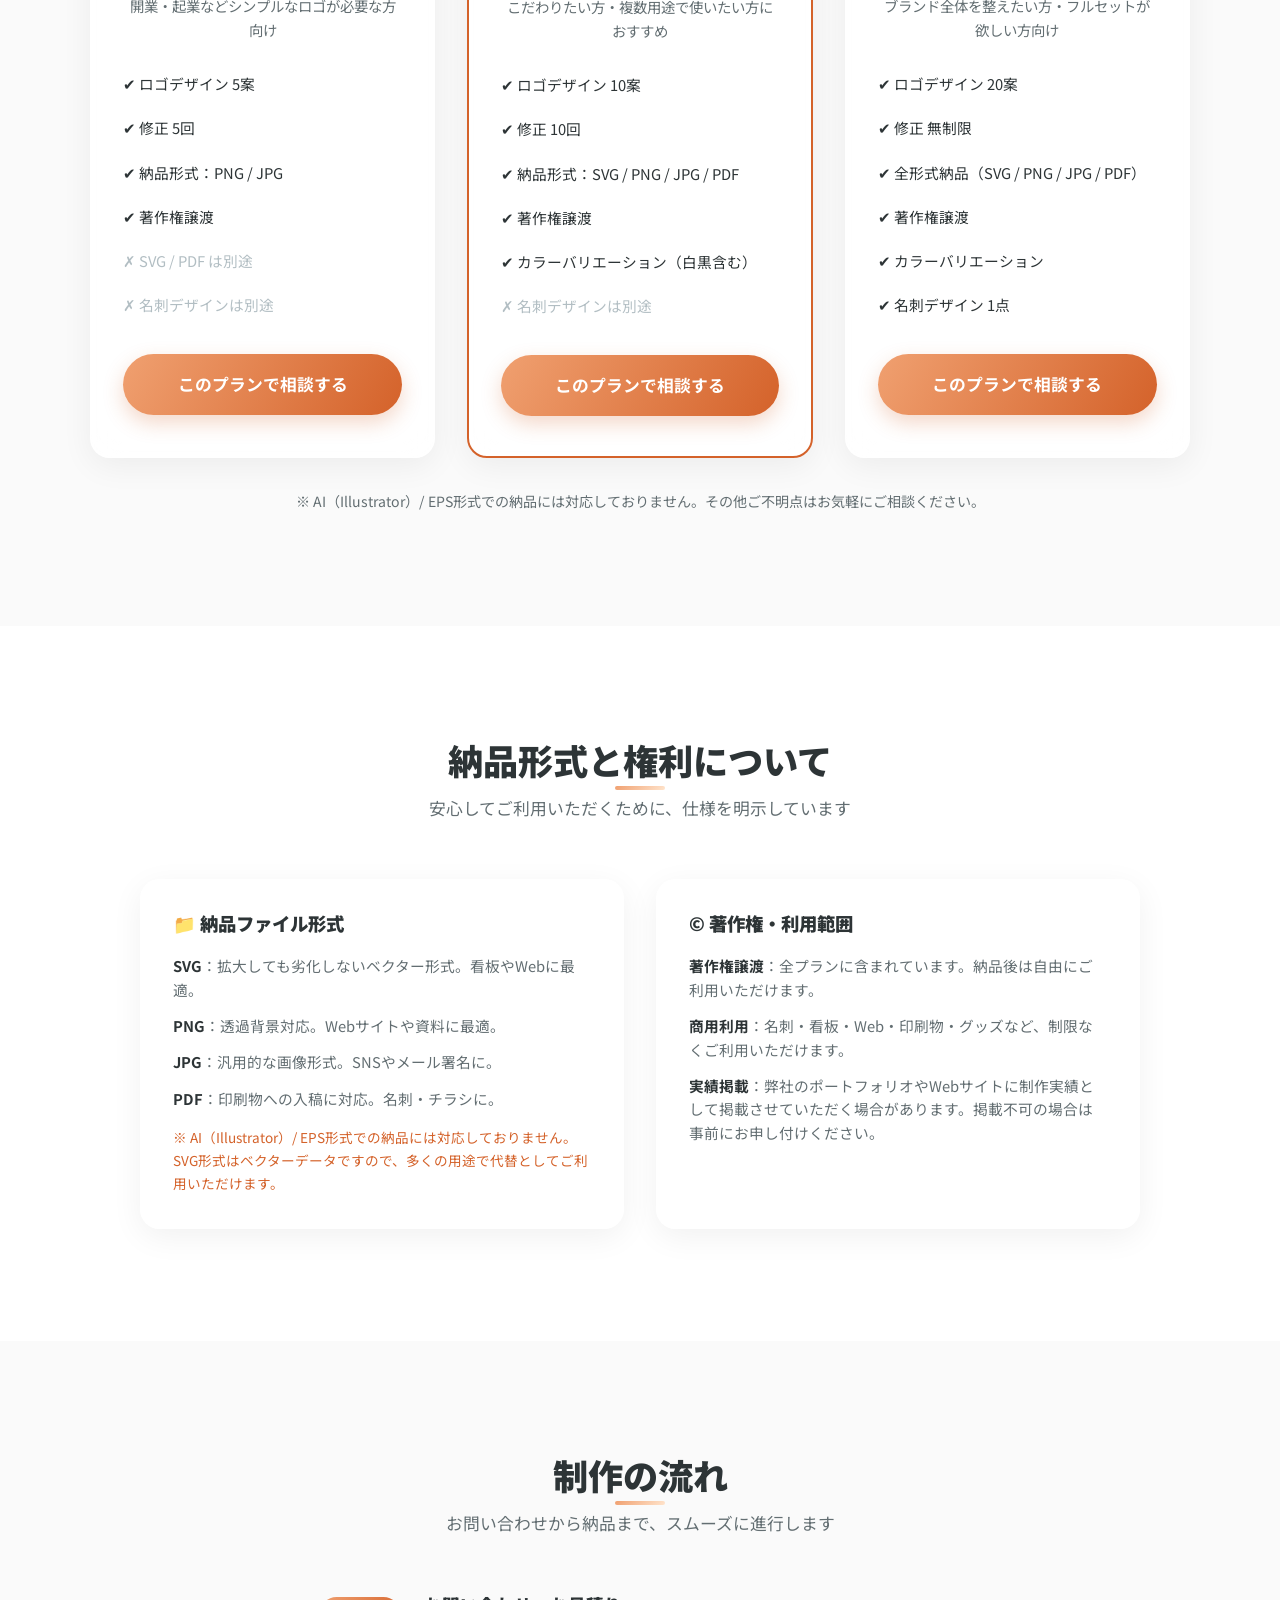
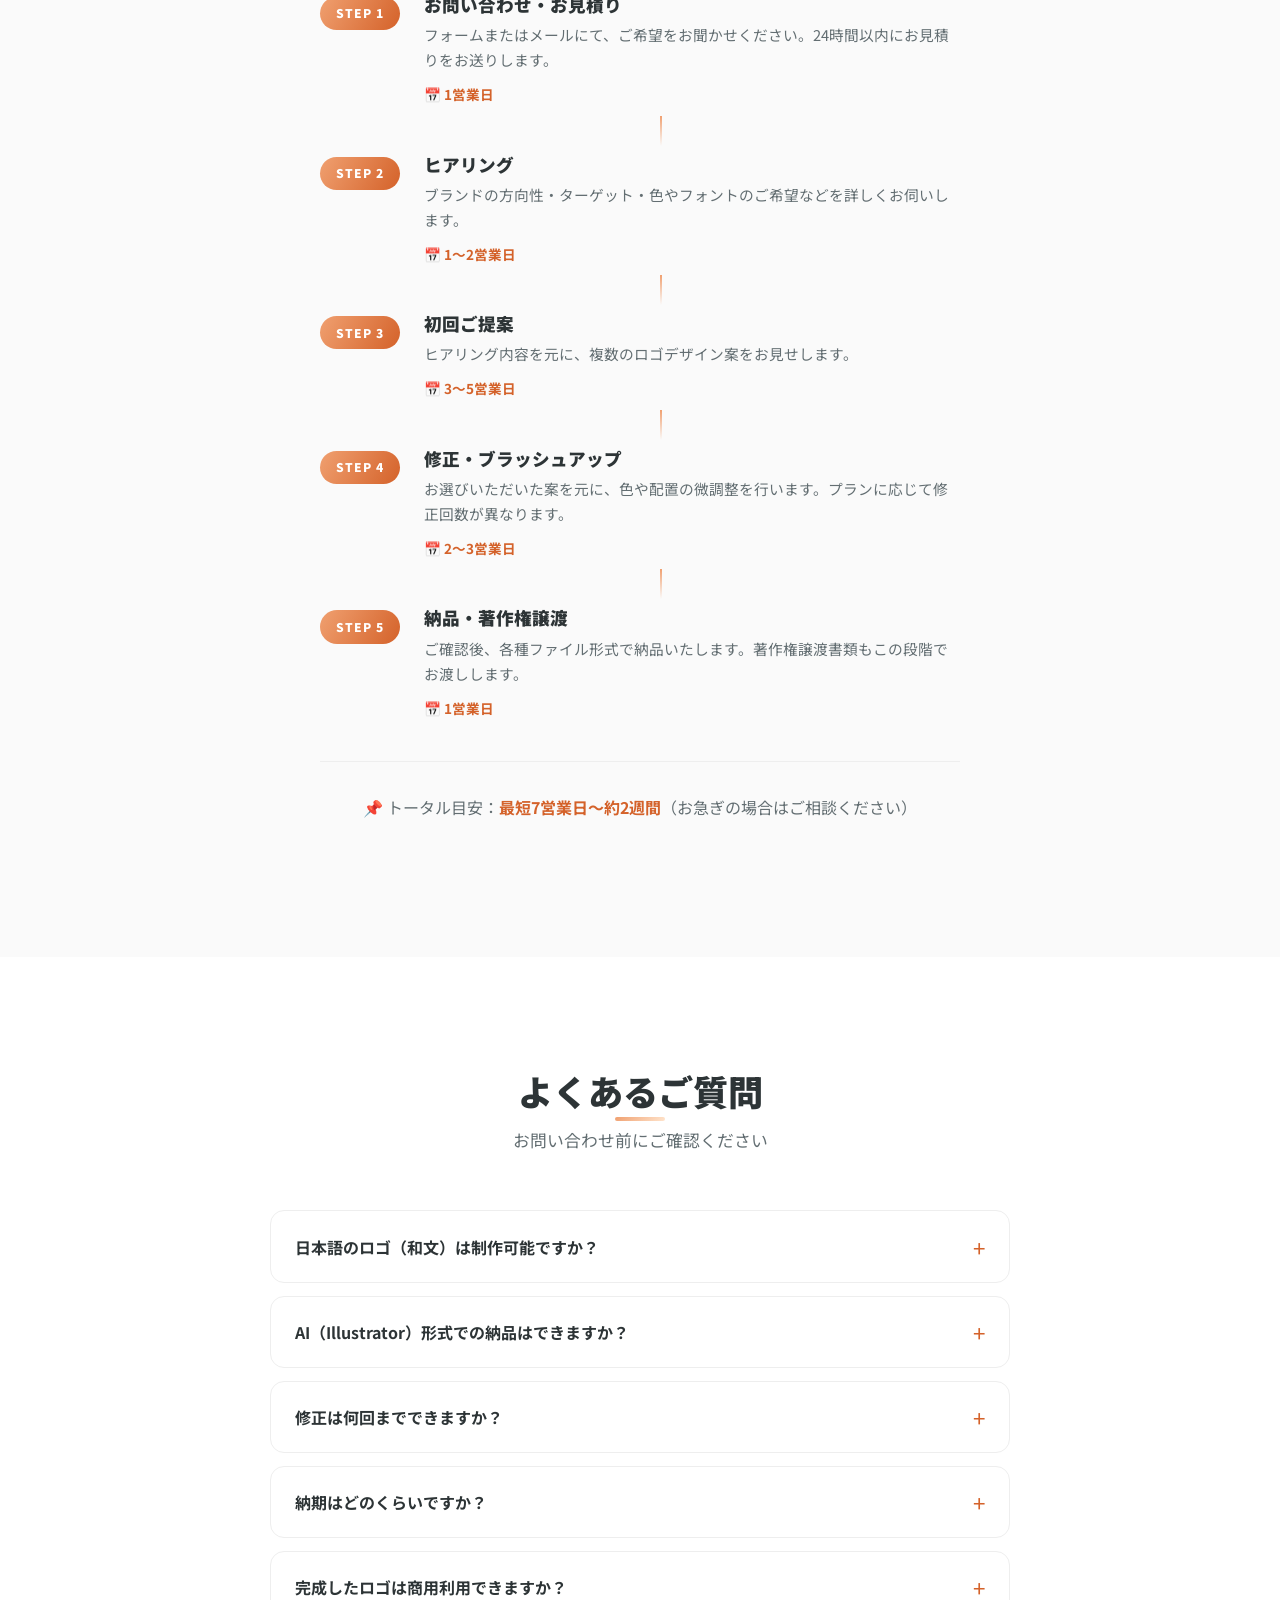
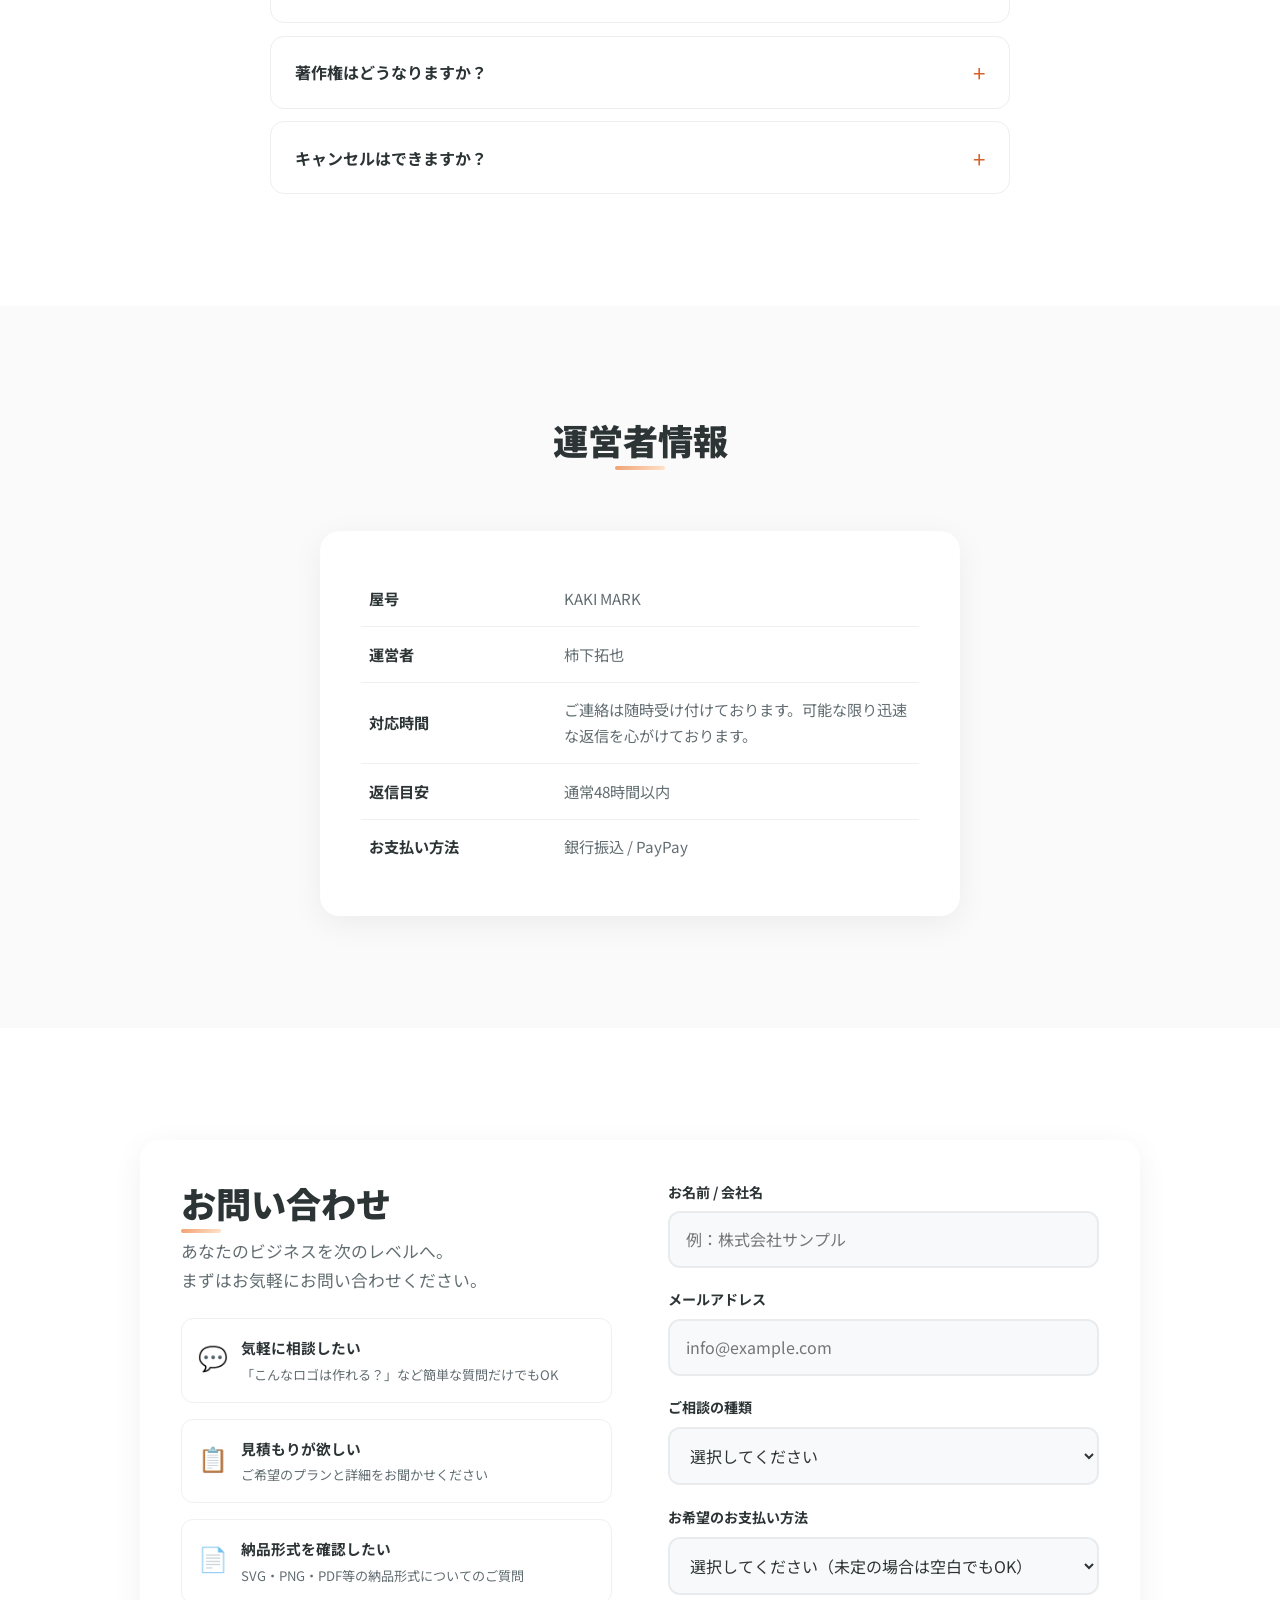
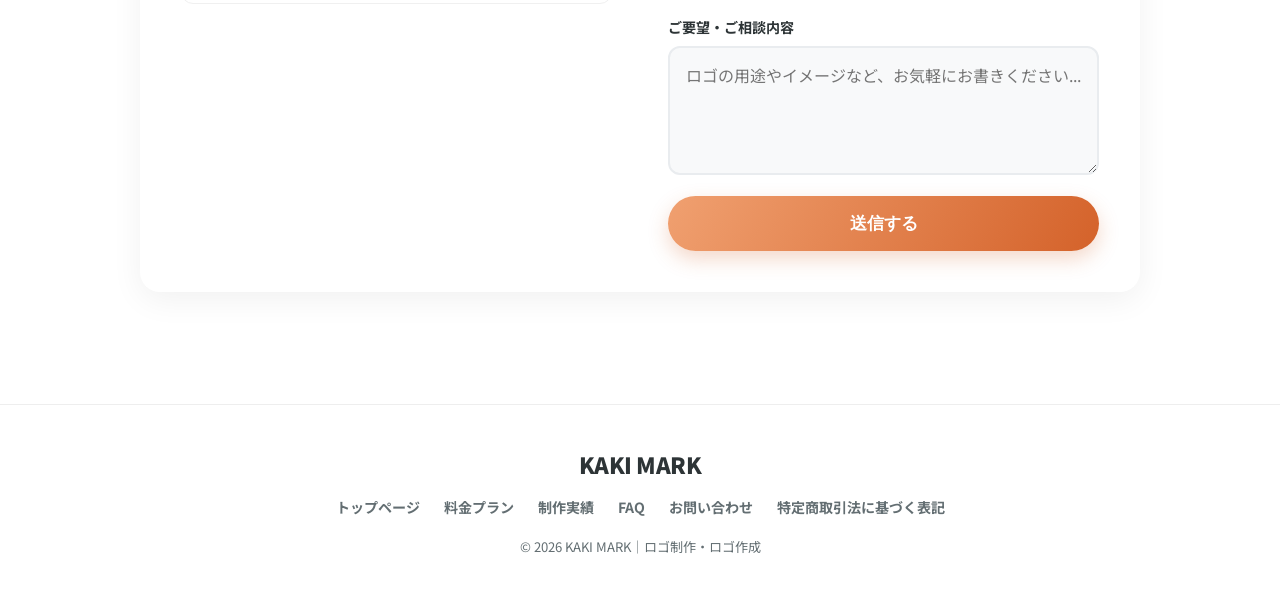
==== commit c383b9a1: "Add files via upload" ====
--- a/index.html
+++ b/index.html
@@ -265,6 +265,7 @@
                         <span>🏷️ Webサイト・名刺・プレゼン資料</span>
                     </div>
                 </div>
+            </div>
             <!-- 実績6 -->
             <div class="portfolio-card glass-card fade-in">
                 <div class="portfolio-img">
--- a/style.css
+++ b/style.css
@@ -394,7 +394,7 @@
 
 .portfolio-grid {
     display: grid;
-    grid-template-columns: repeat(2, 1fr);
+    grid-template-columns: repeat(3, 1fr);
     gap: 2rem;
     max-width: 1100px;
     margin: 0 auto;
@@ -474,7 +474,7 @@
 
 .testimonial-grid {
     display: grid;
-    grid-template-columns: repeat(3, 1fr);
+    grid-template-columns: repeat(2, 1fr);
     gap: 2rem;
     max-width: 1100px;
     margin: 0 auto;
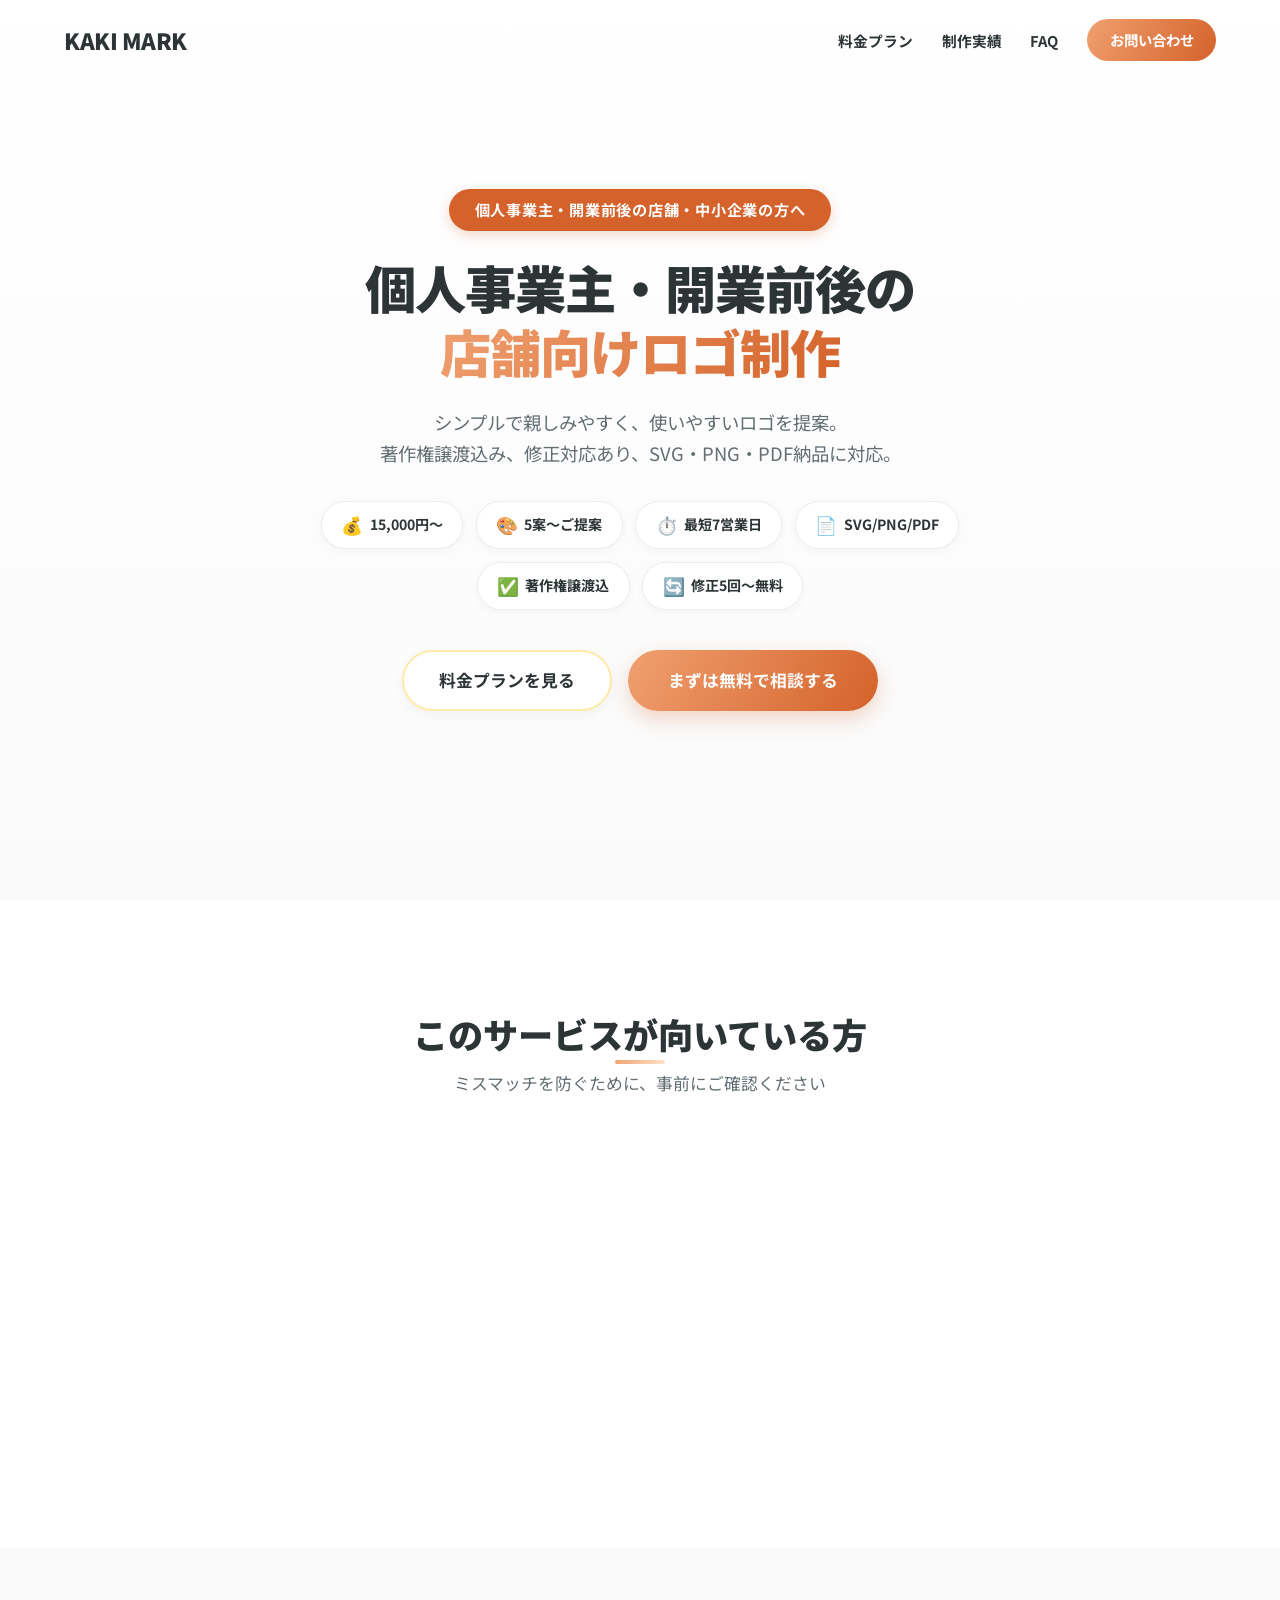
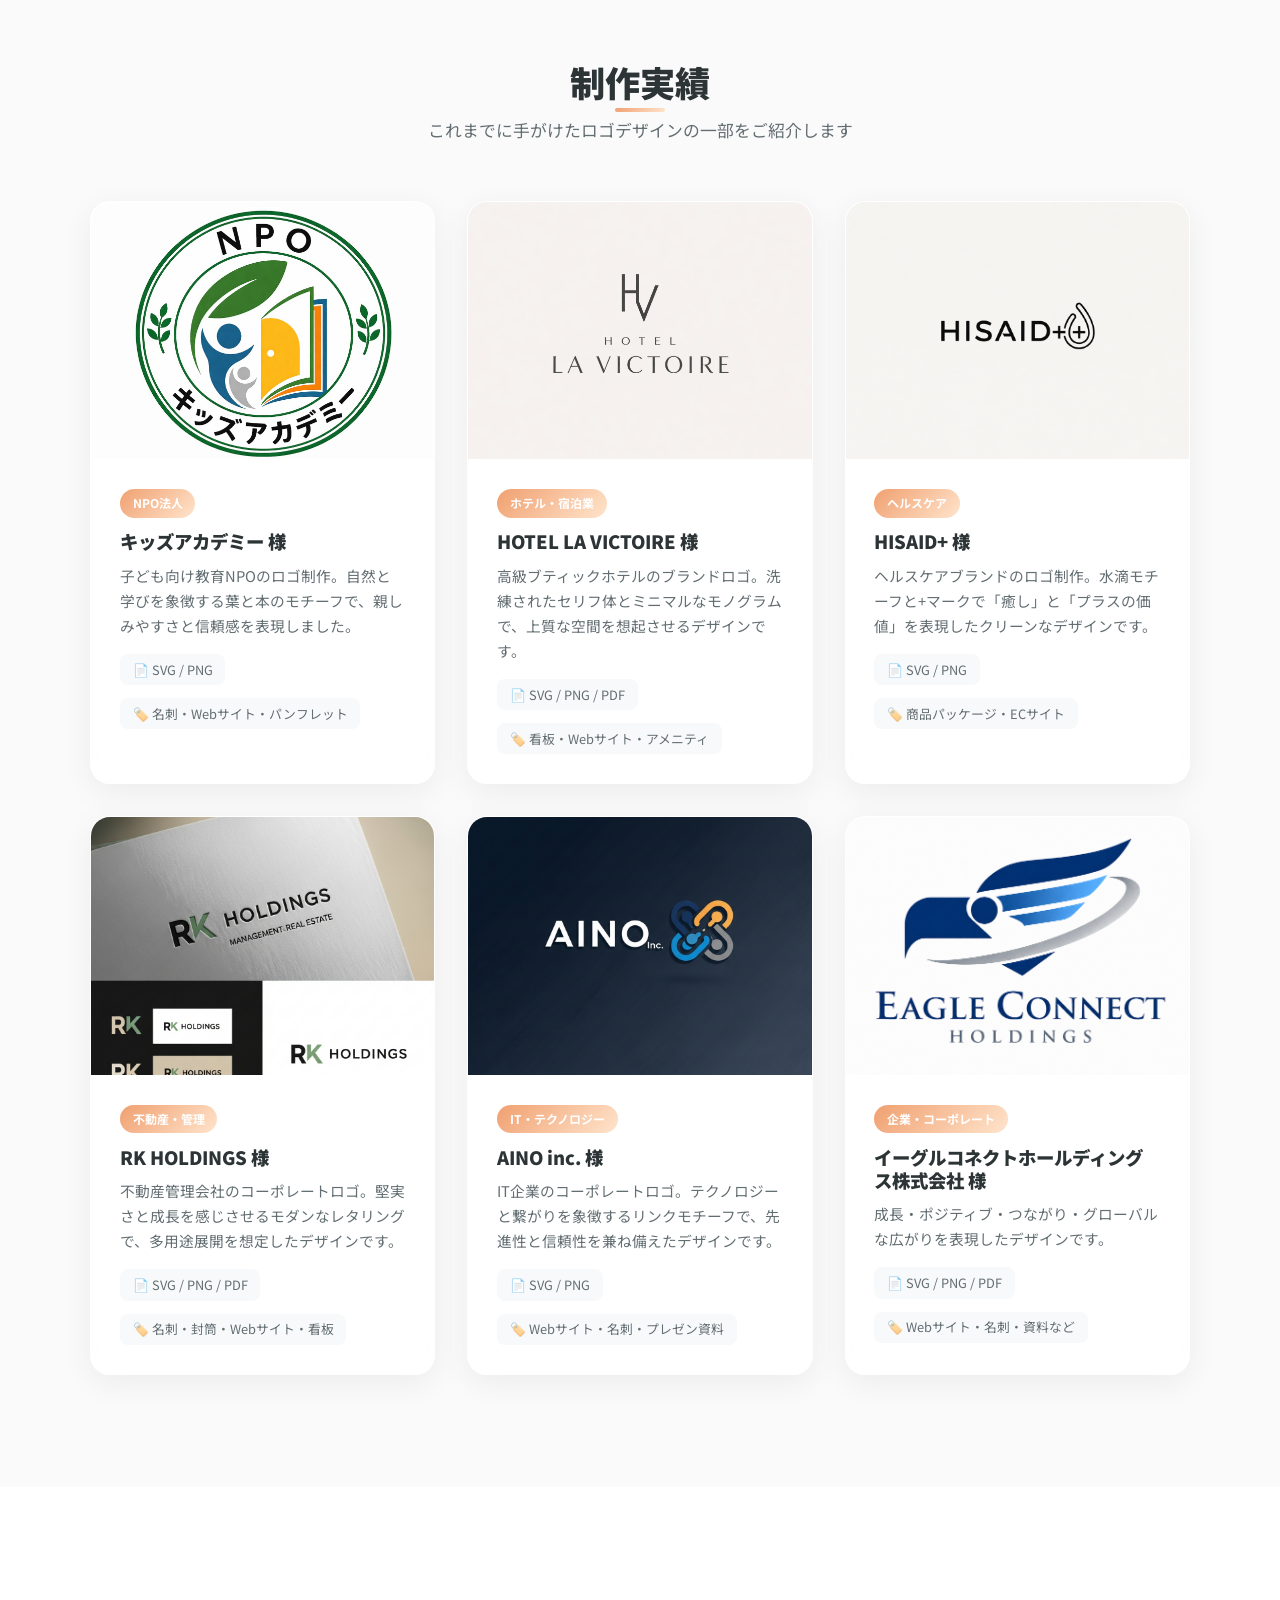
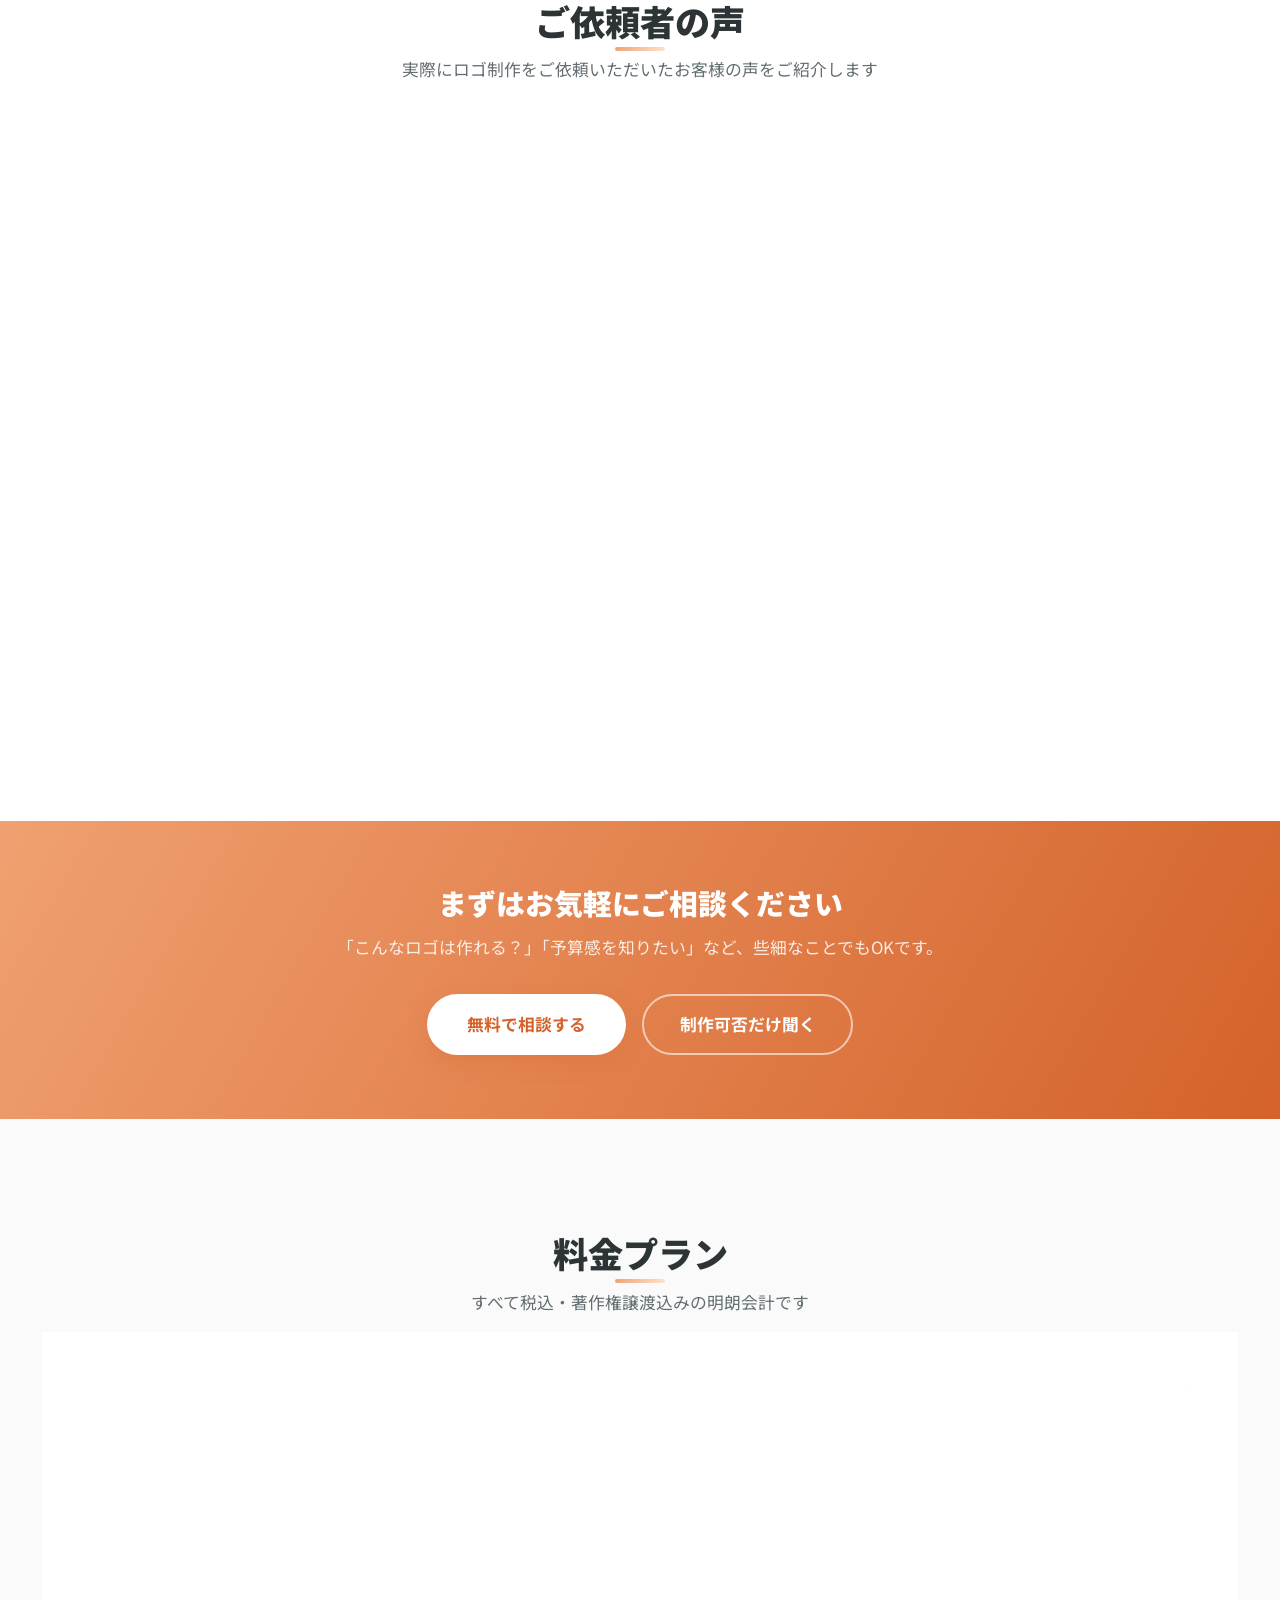
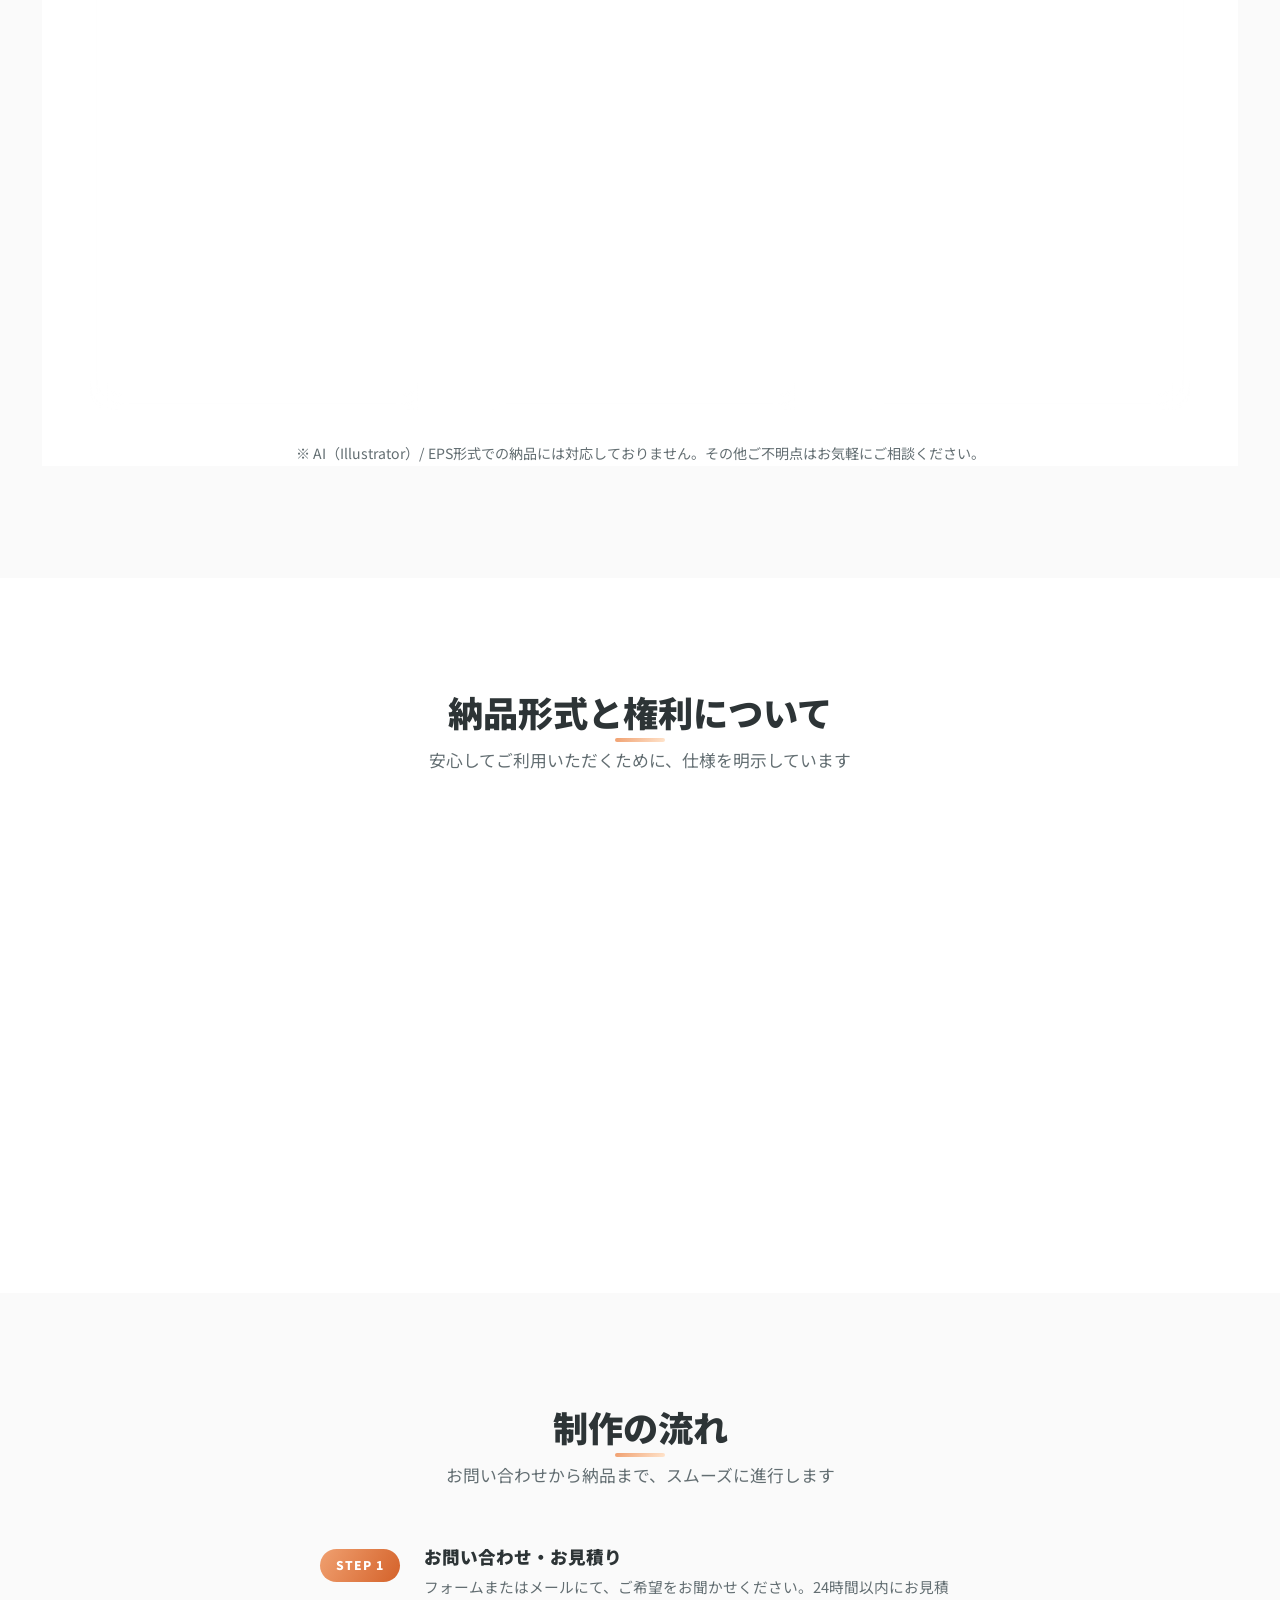
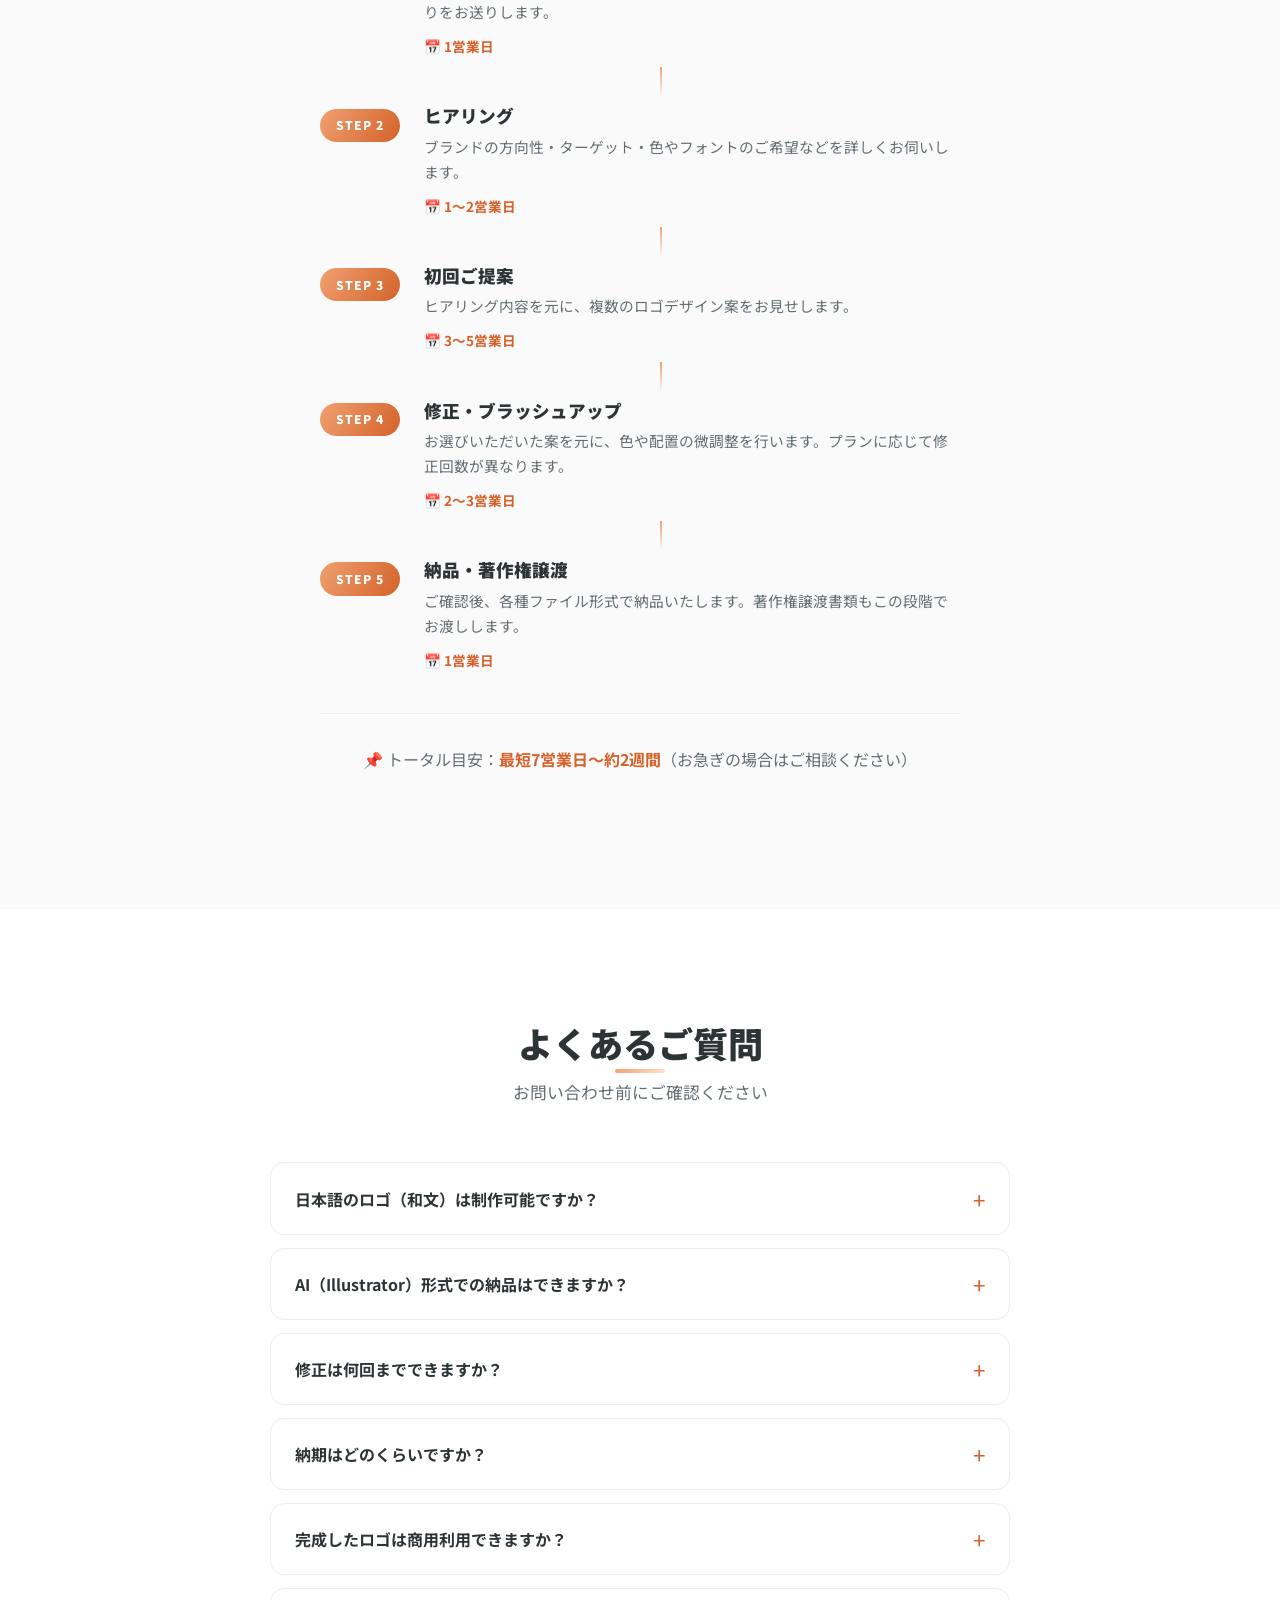
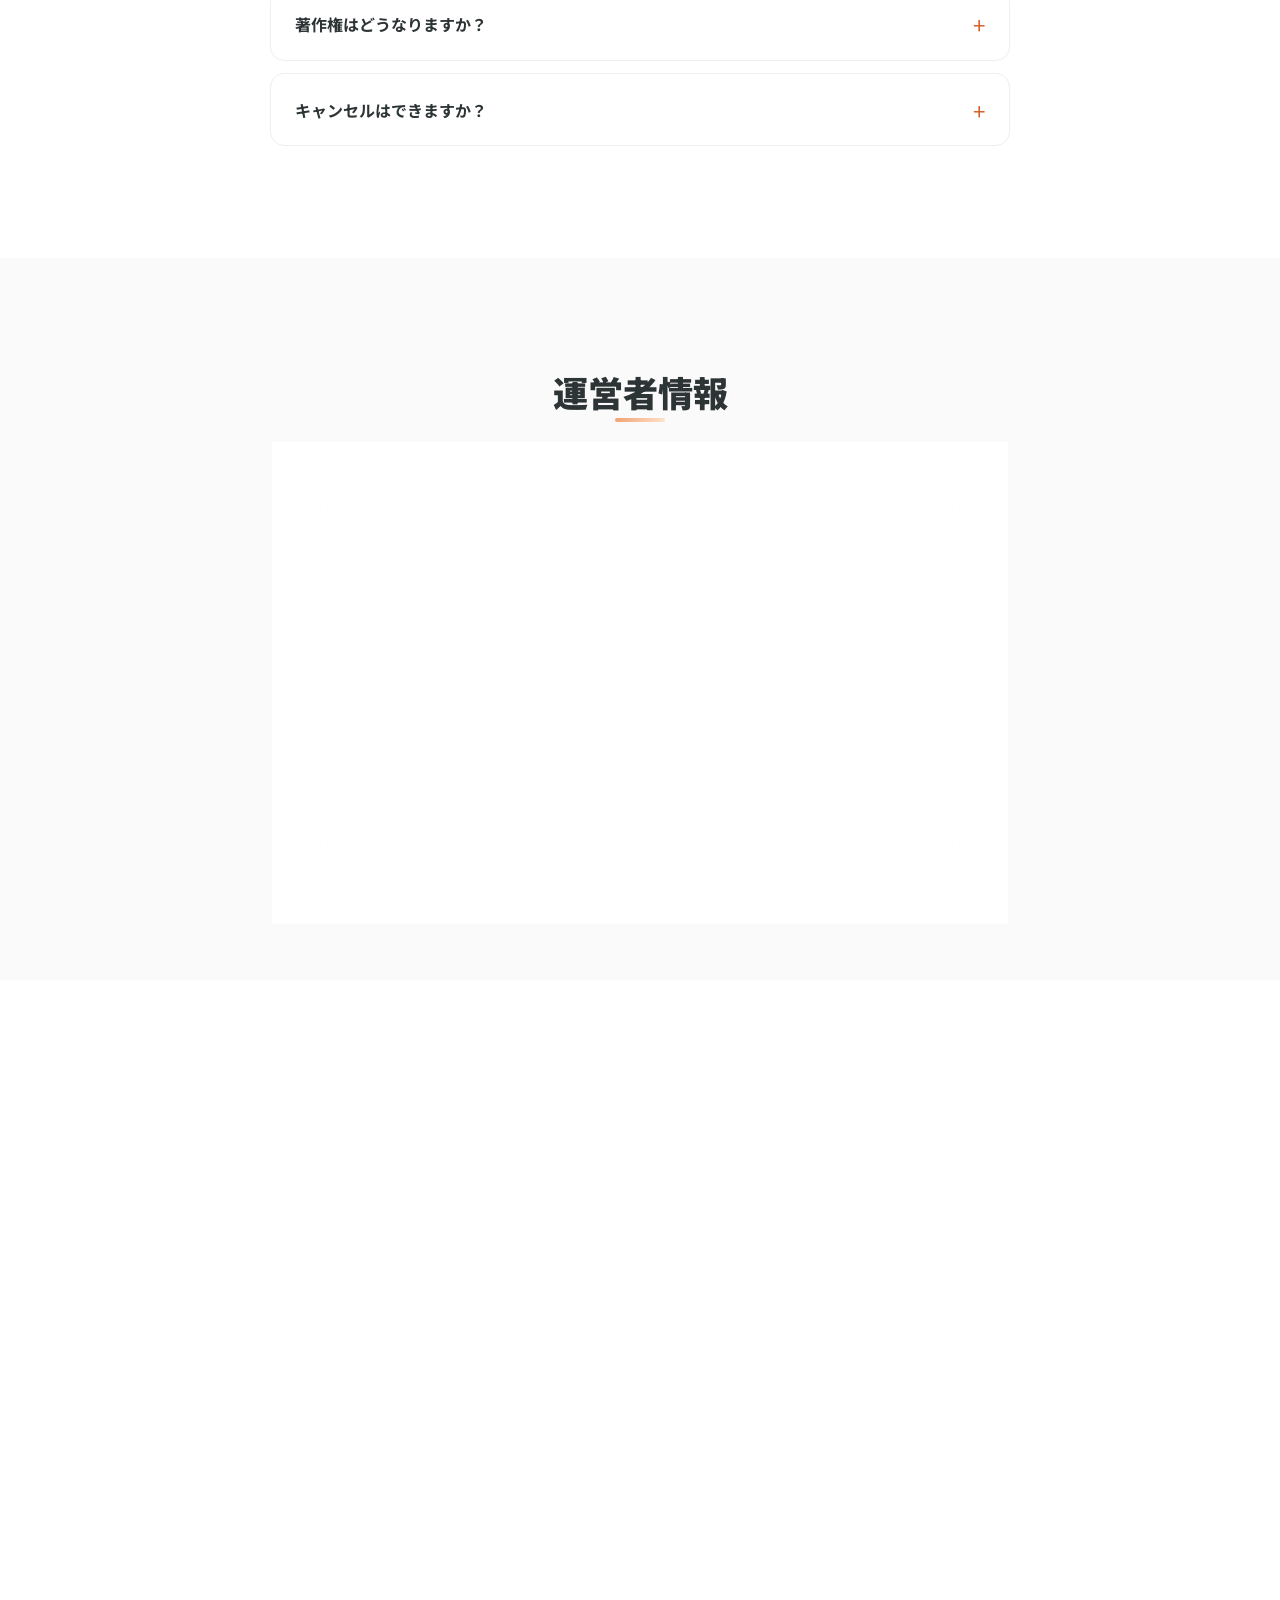
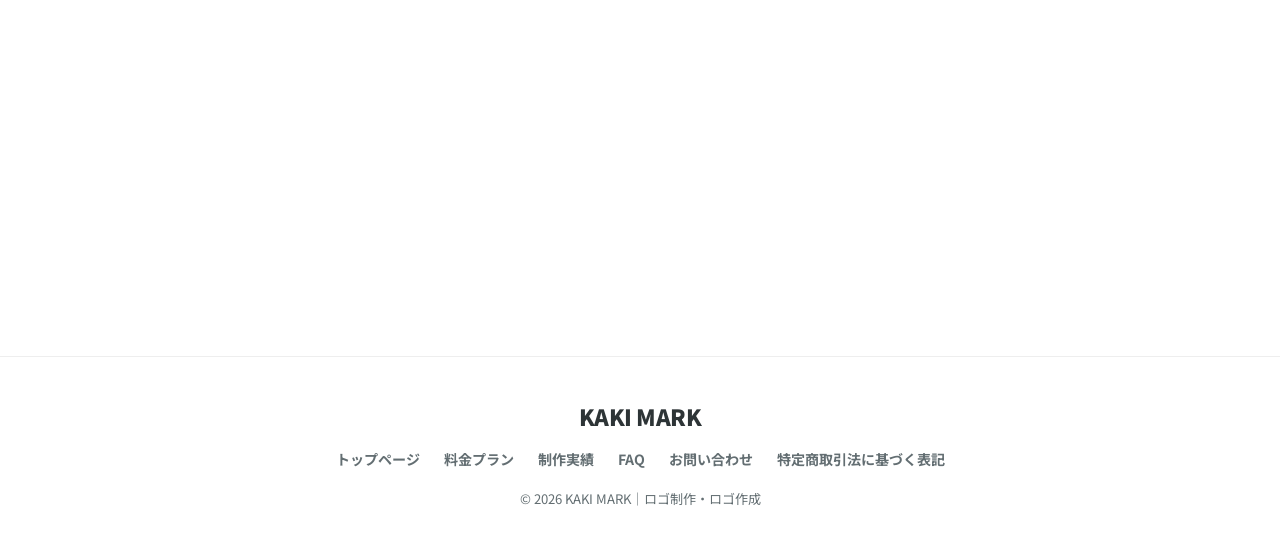
==== commit 441fbced: "Add files via upload" ====
--- a/index.html
+++ b/index.html
@@ -274,7 +274,7 @@
                 <div class="portfolio-info">
                     <span class="portfolio-tag">企業・コーポレート</span>
                     <h3>イーグルコネクトホールディングス株式会社 様</h3>
-                    <p class="portfolio-desc">イーグルコネクトホールディングス株式会社様のコーポレートロゴ。信頼感と飛躍を象徴するイーグルのモチーフを用いた、先進的なデザインです。</p>
+                    <p class="portfolio-desc">成長・ポジティブ・つながり・グローバルな広がりを表現したデザインです。</p>
                     <div class="portfolio-meta">
                         <span>📄 SVG / PNG / PDF</span>
                         <span>🏷️ Webサイト・名刺・資料など</span>
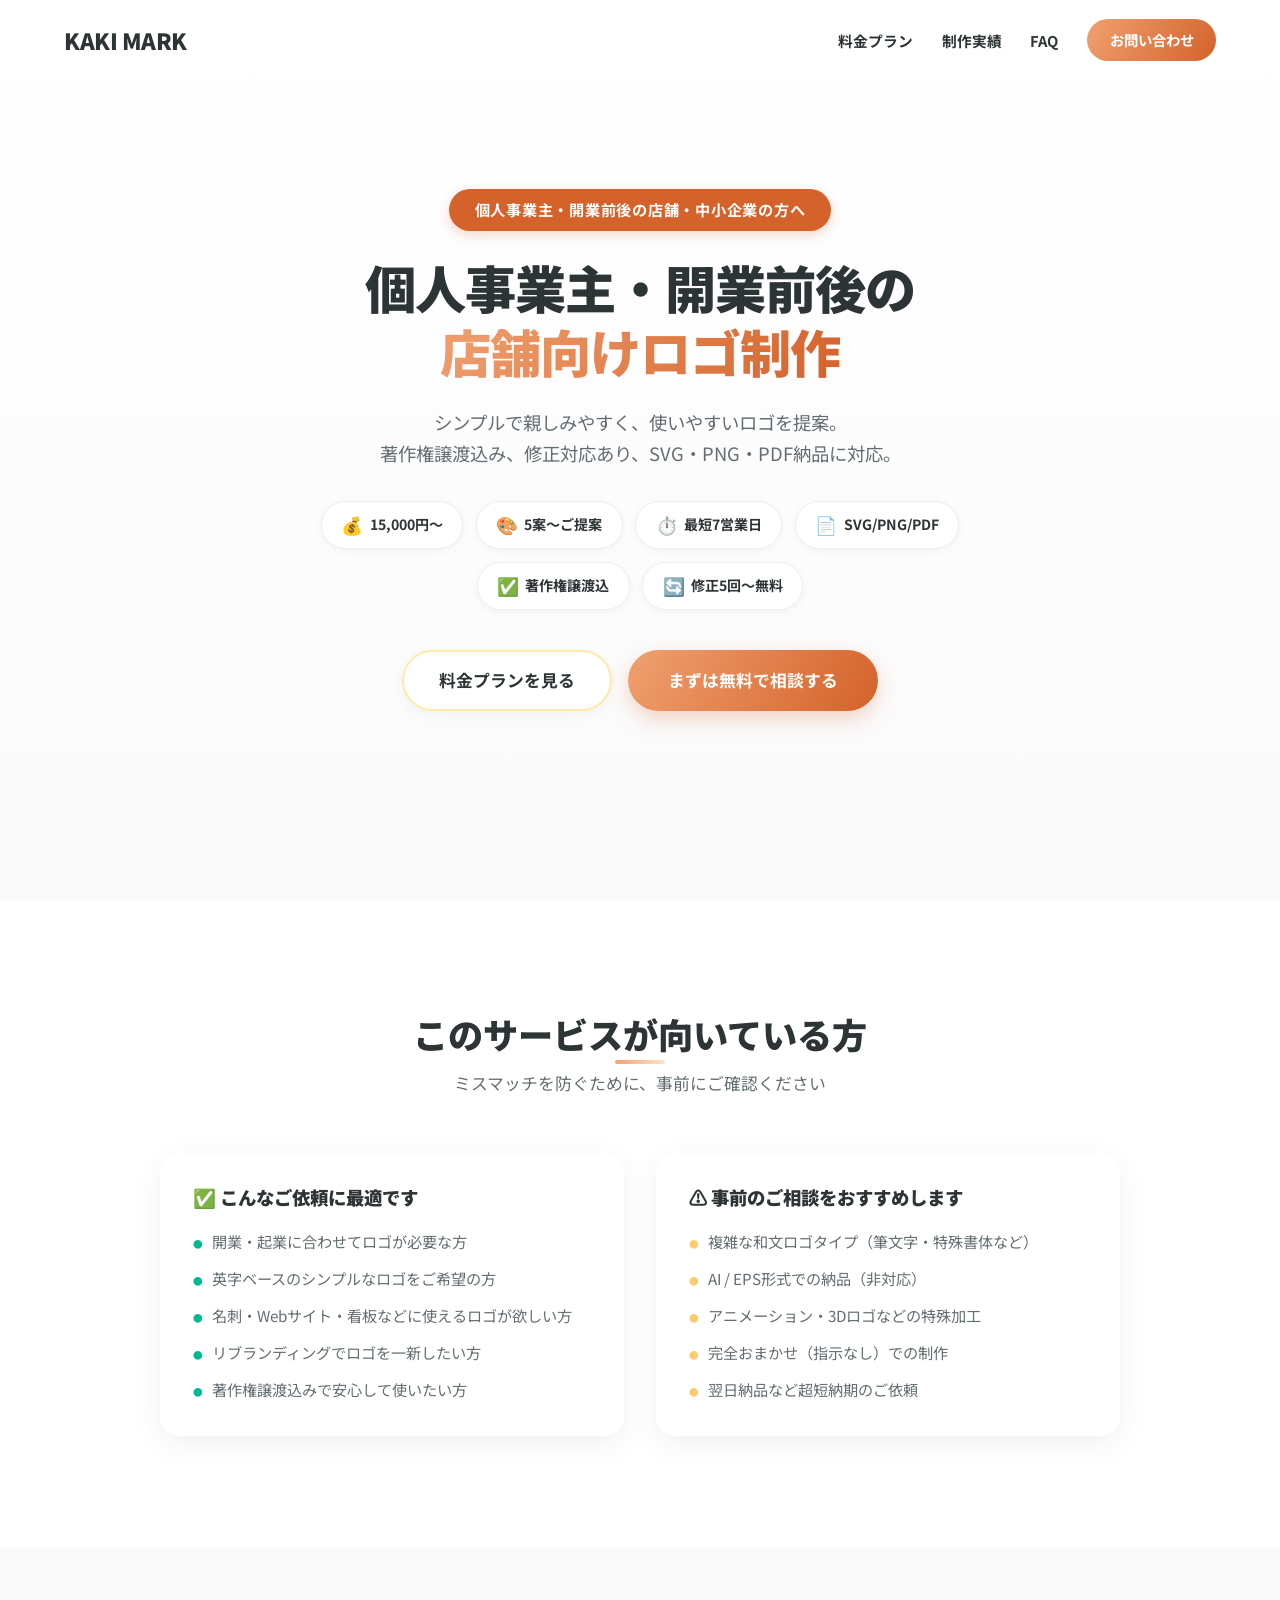
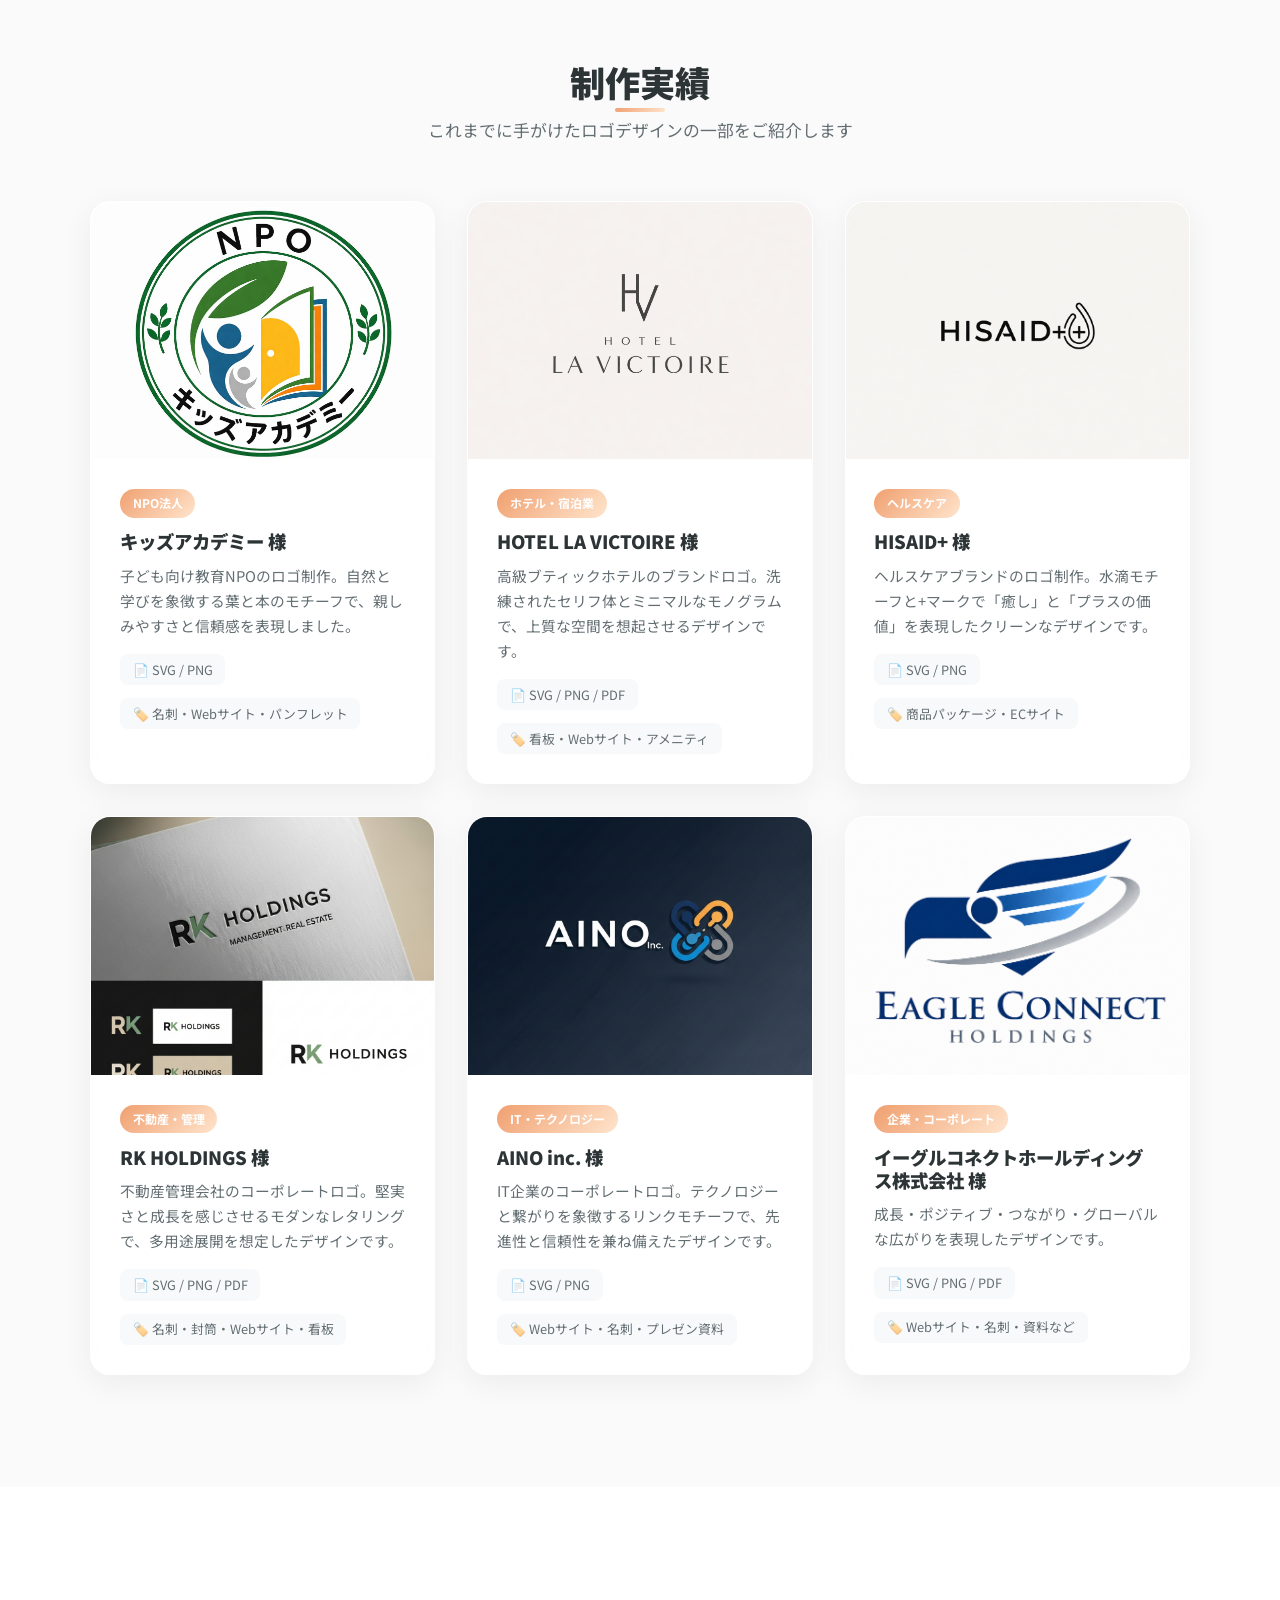
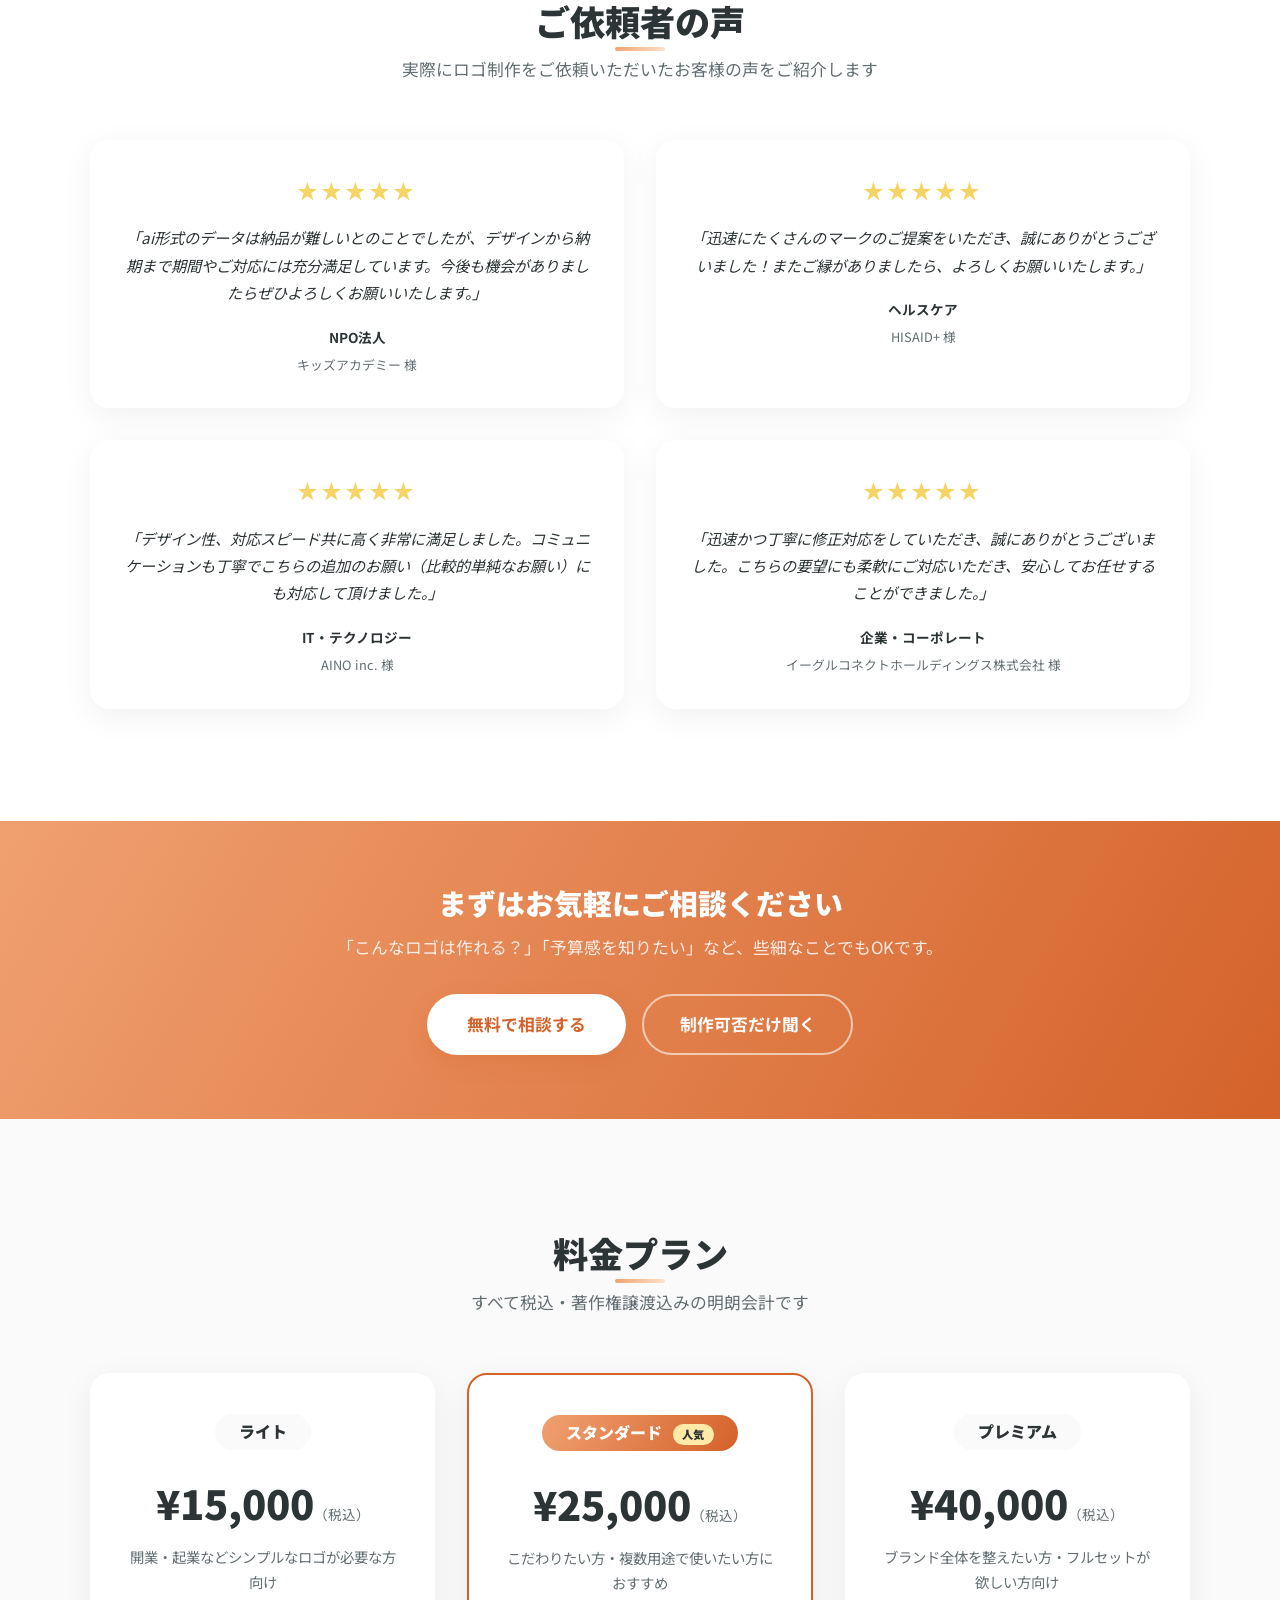
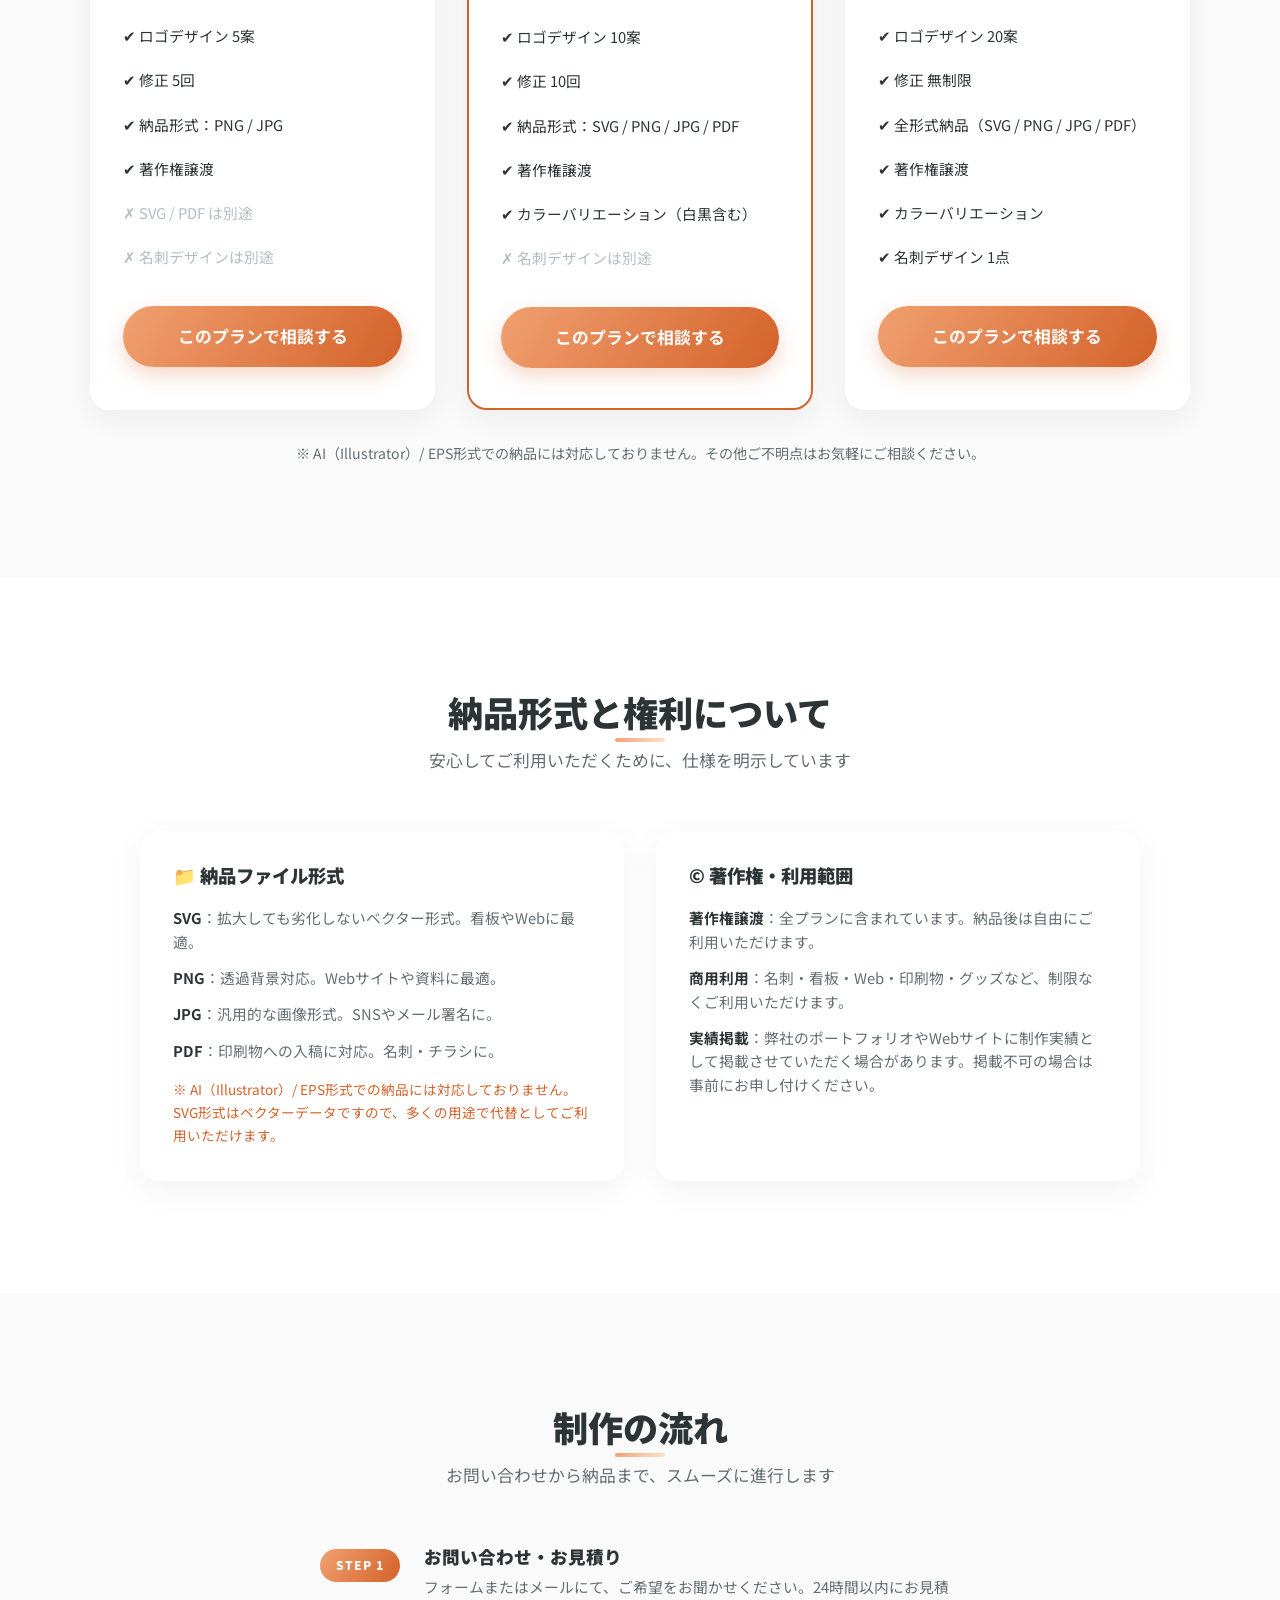
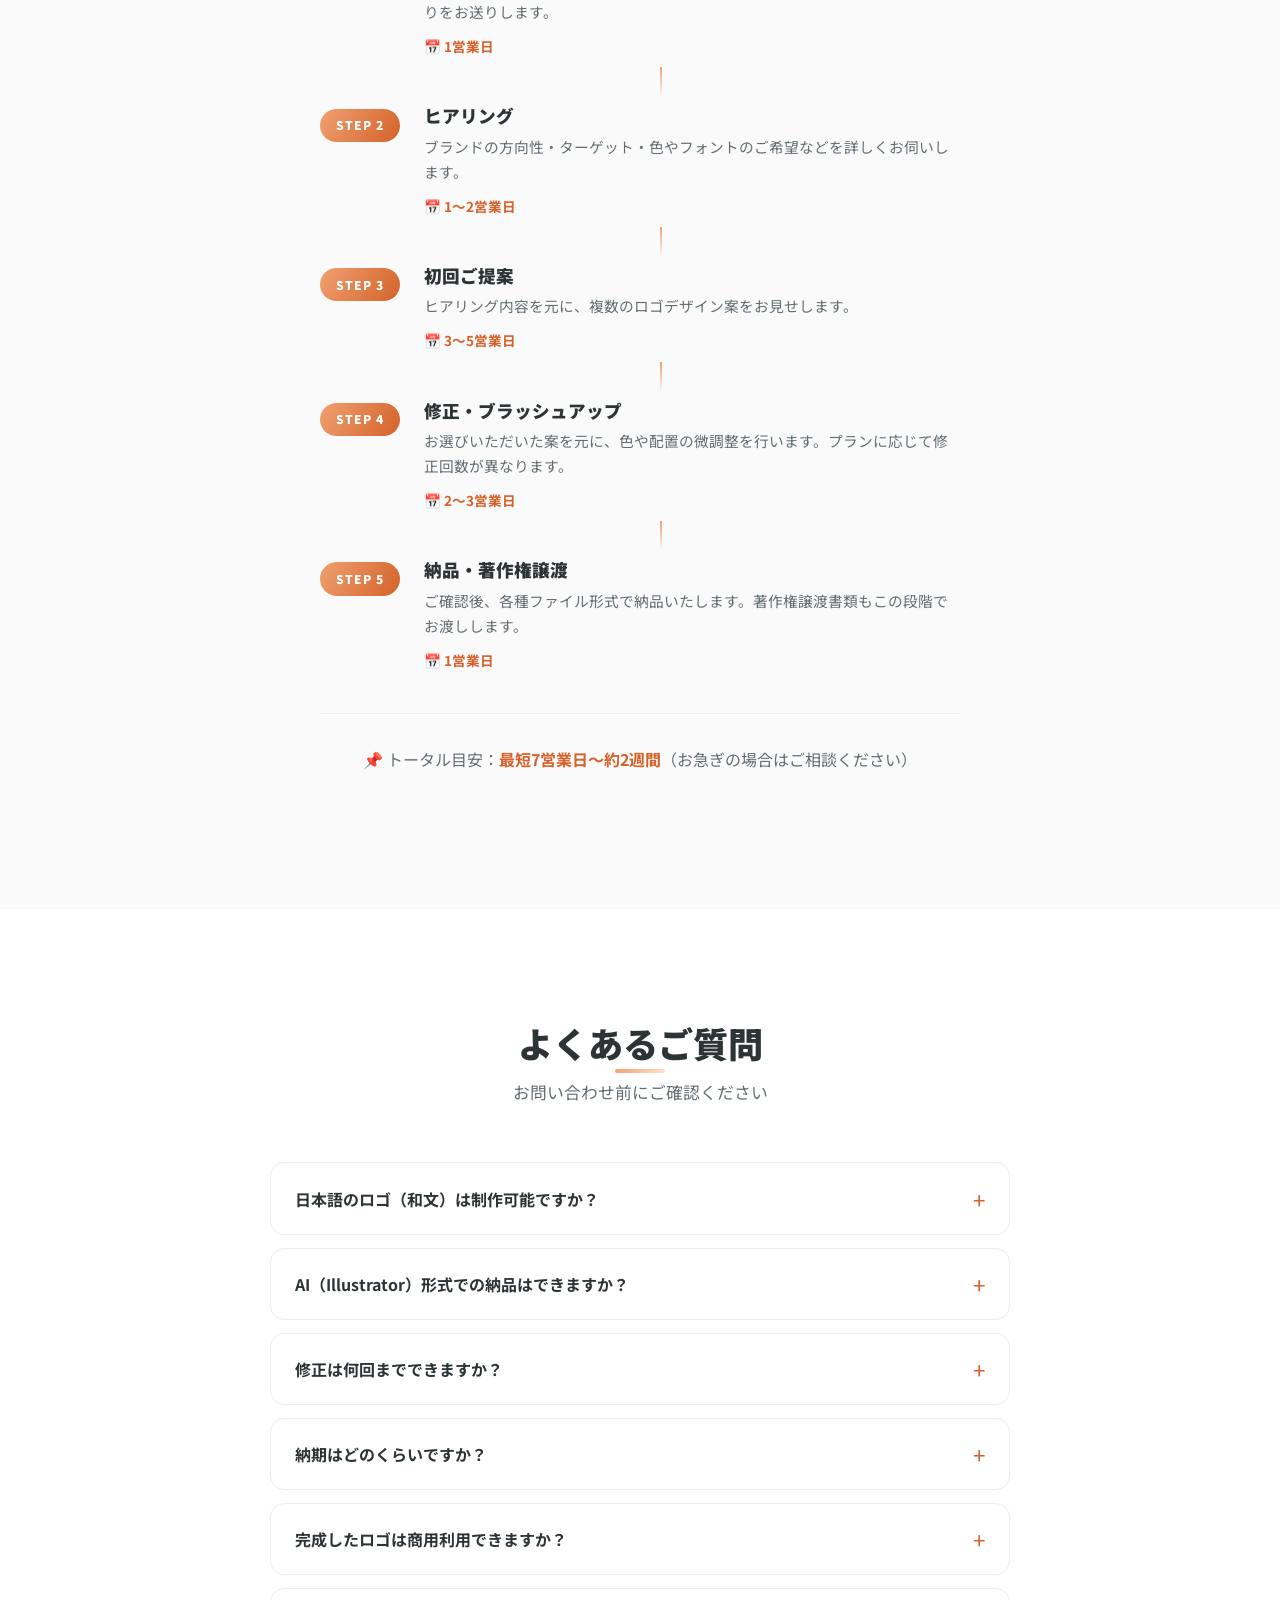
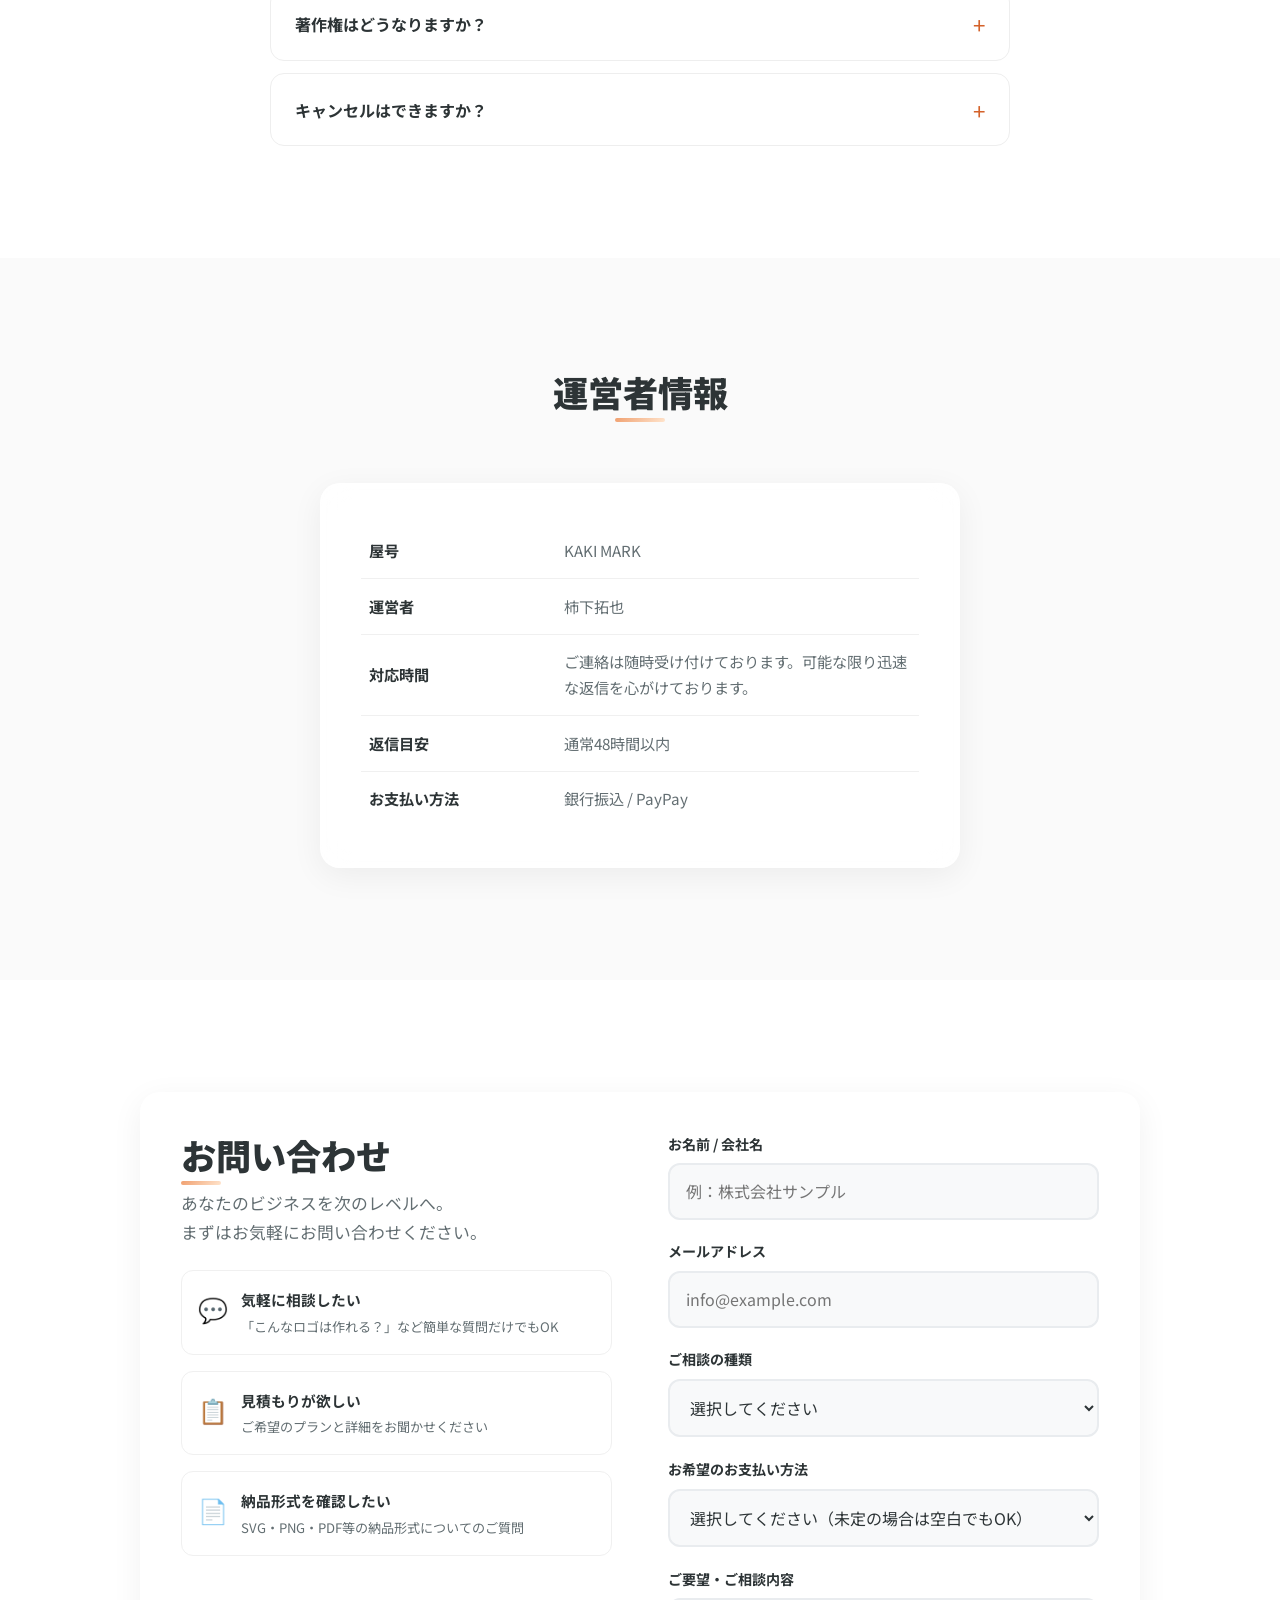
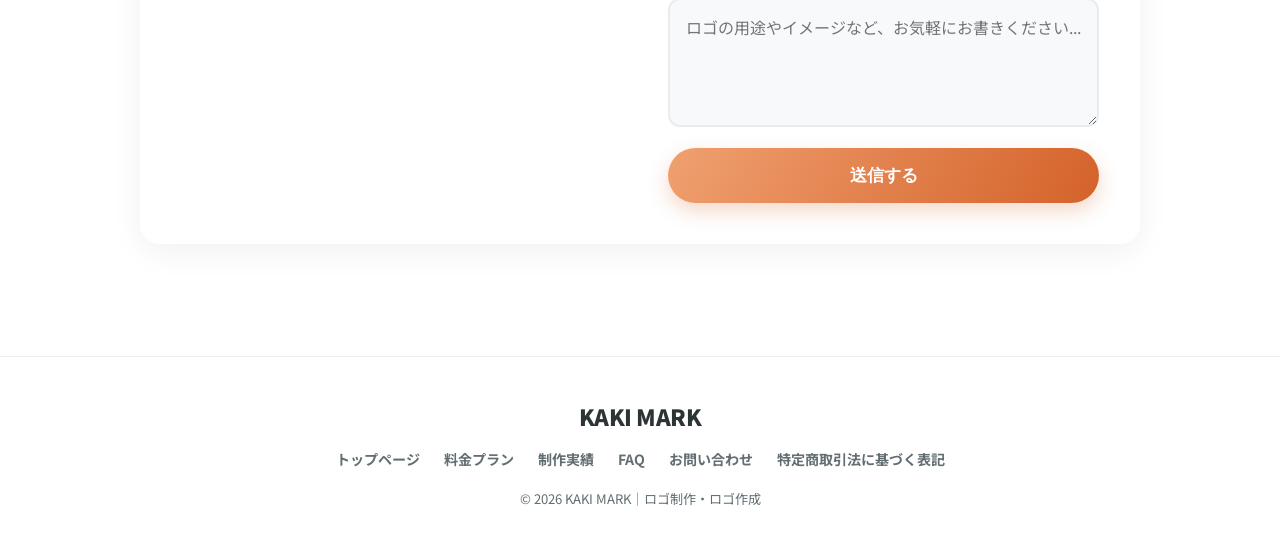
==== commit 77fd78dc: "Add files via upload" ====
--- a/index.html
+++ b/index.html
@@ -595,7 +595,7 @@
                     </div>
                 </div>
             </div>
-            <form class="contact-form" id="contactForm" action="https://formsubmit.co/ozox4347@yahoo.co.jp" method="POST">
+            <form class="contact-form" id="contactForm" action="https://formsubmit.co/impossible.is.nothing.1012@gmail.com" method="POST">
                 <!-- FormSubmit設定 -->
                 <input type="hidden" name="_subject" value="【KAKI MARK】ウェブサイトからのお問い合わせ">
                 <input type="hidden" name="_captcha" value="false">
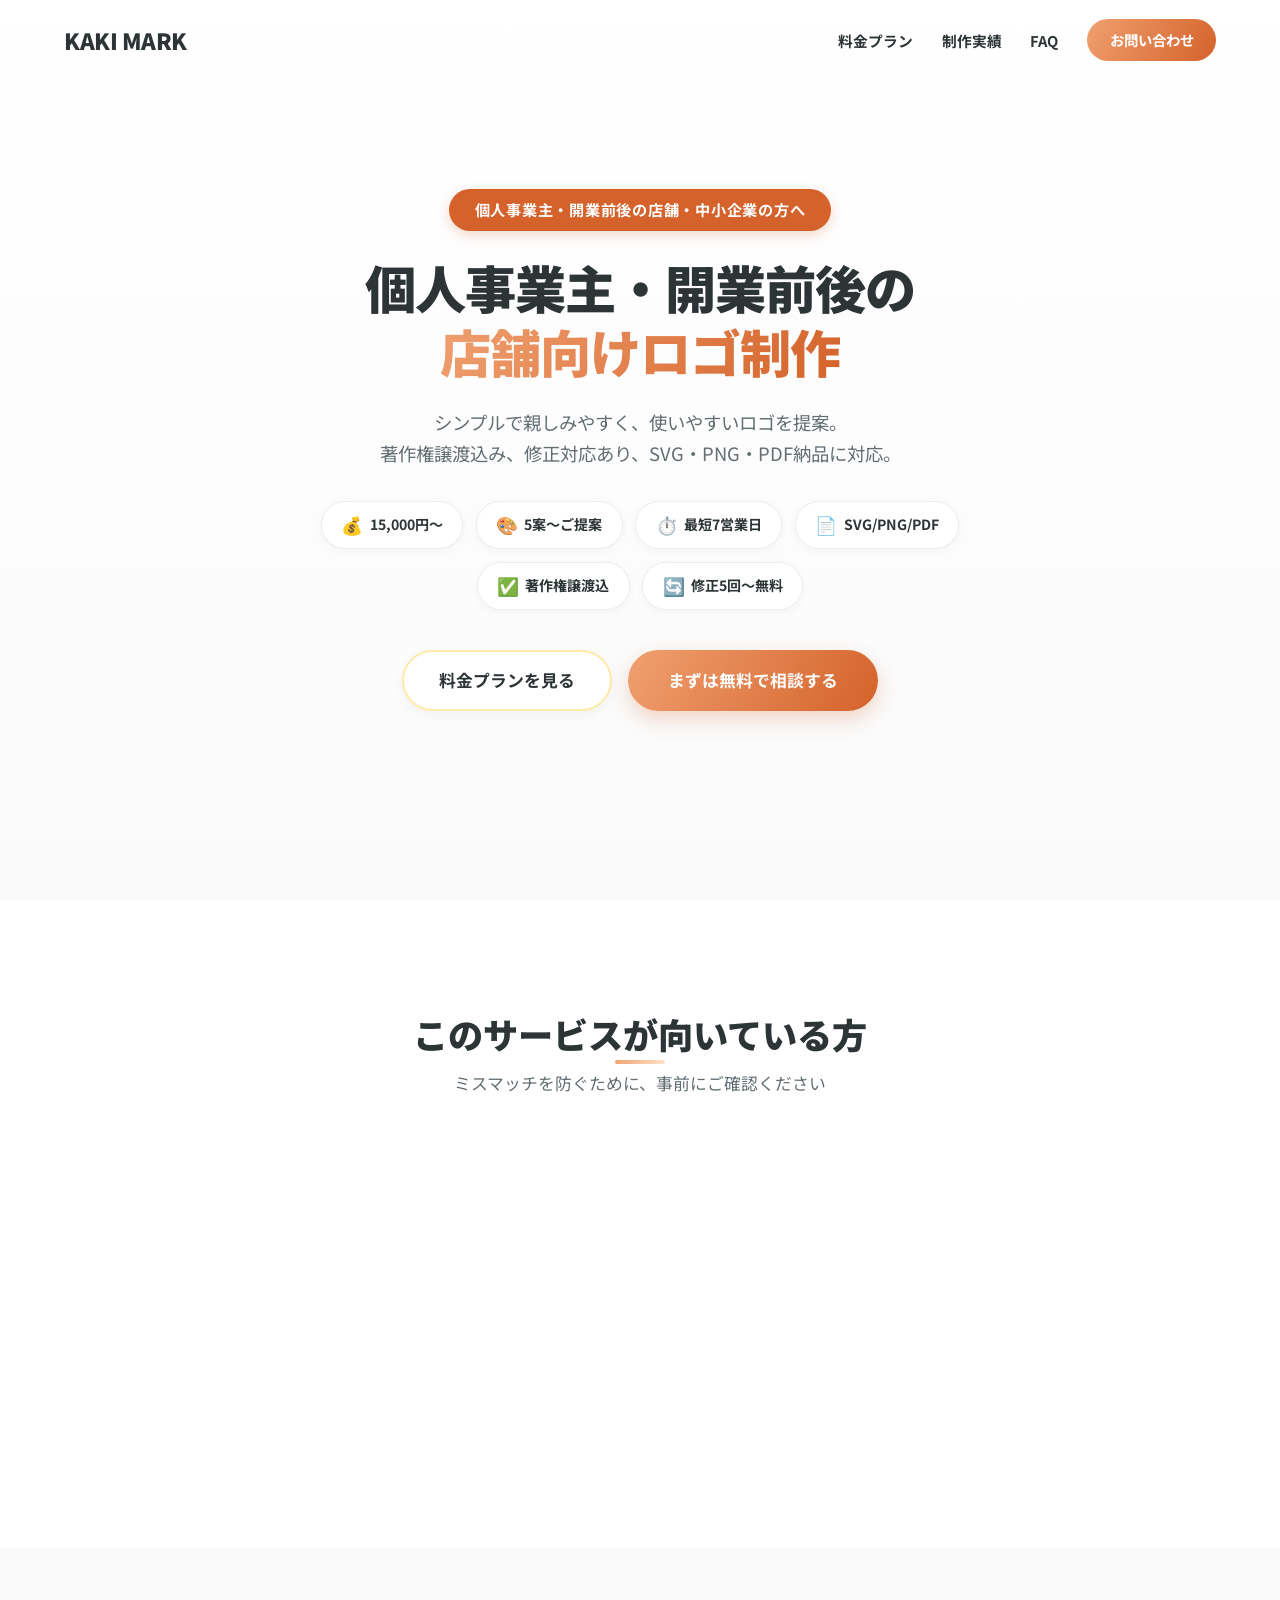
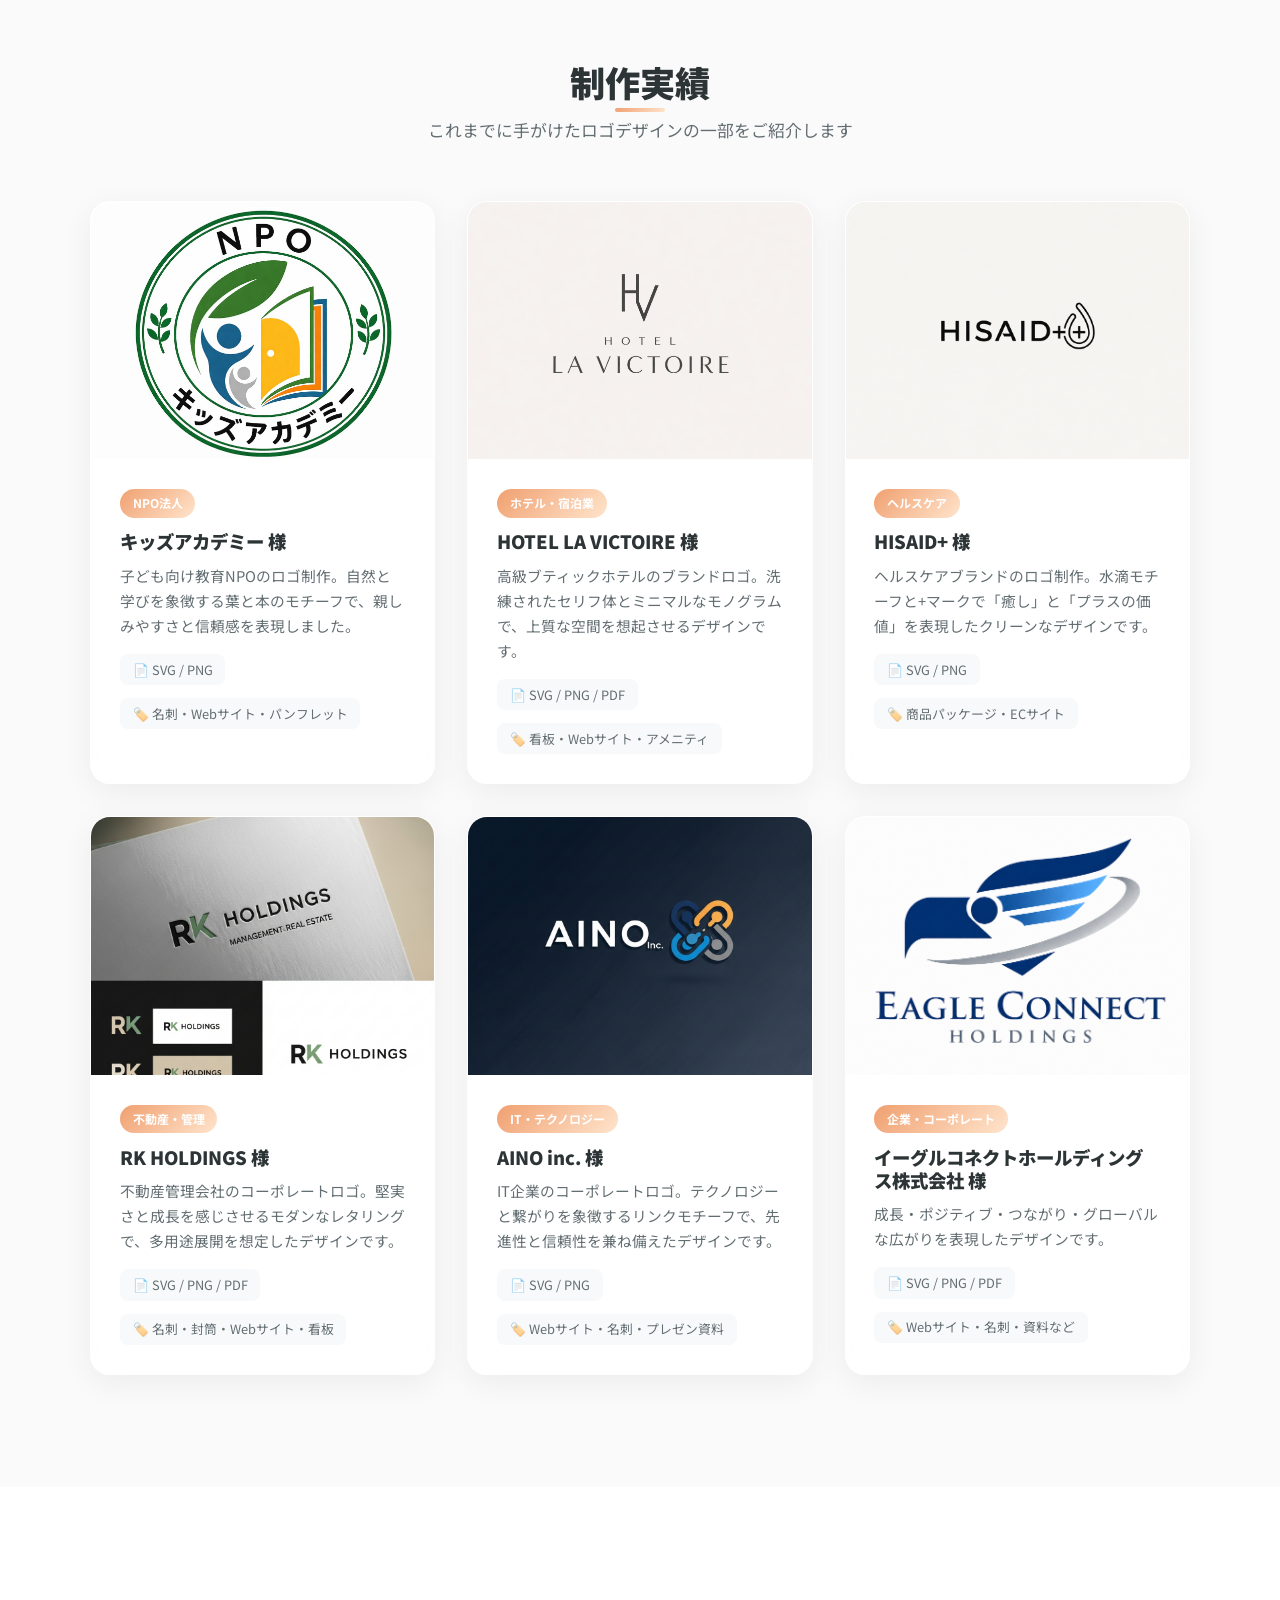
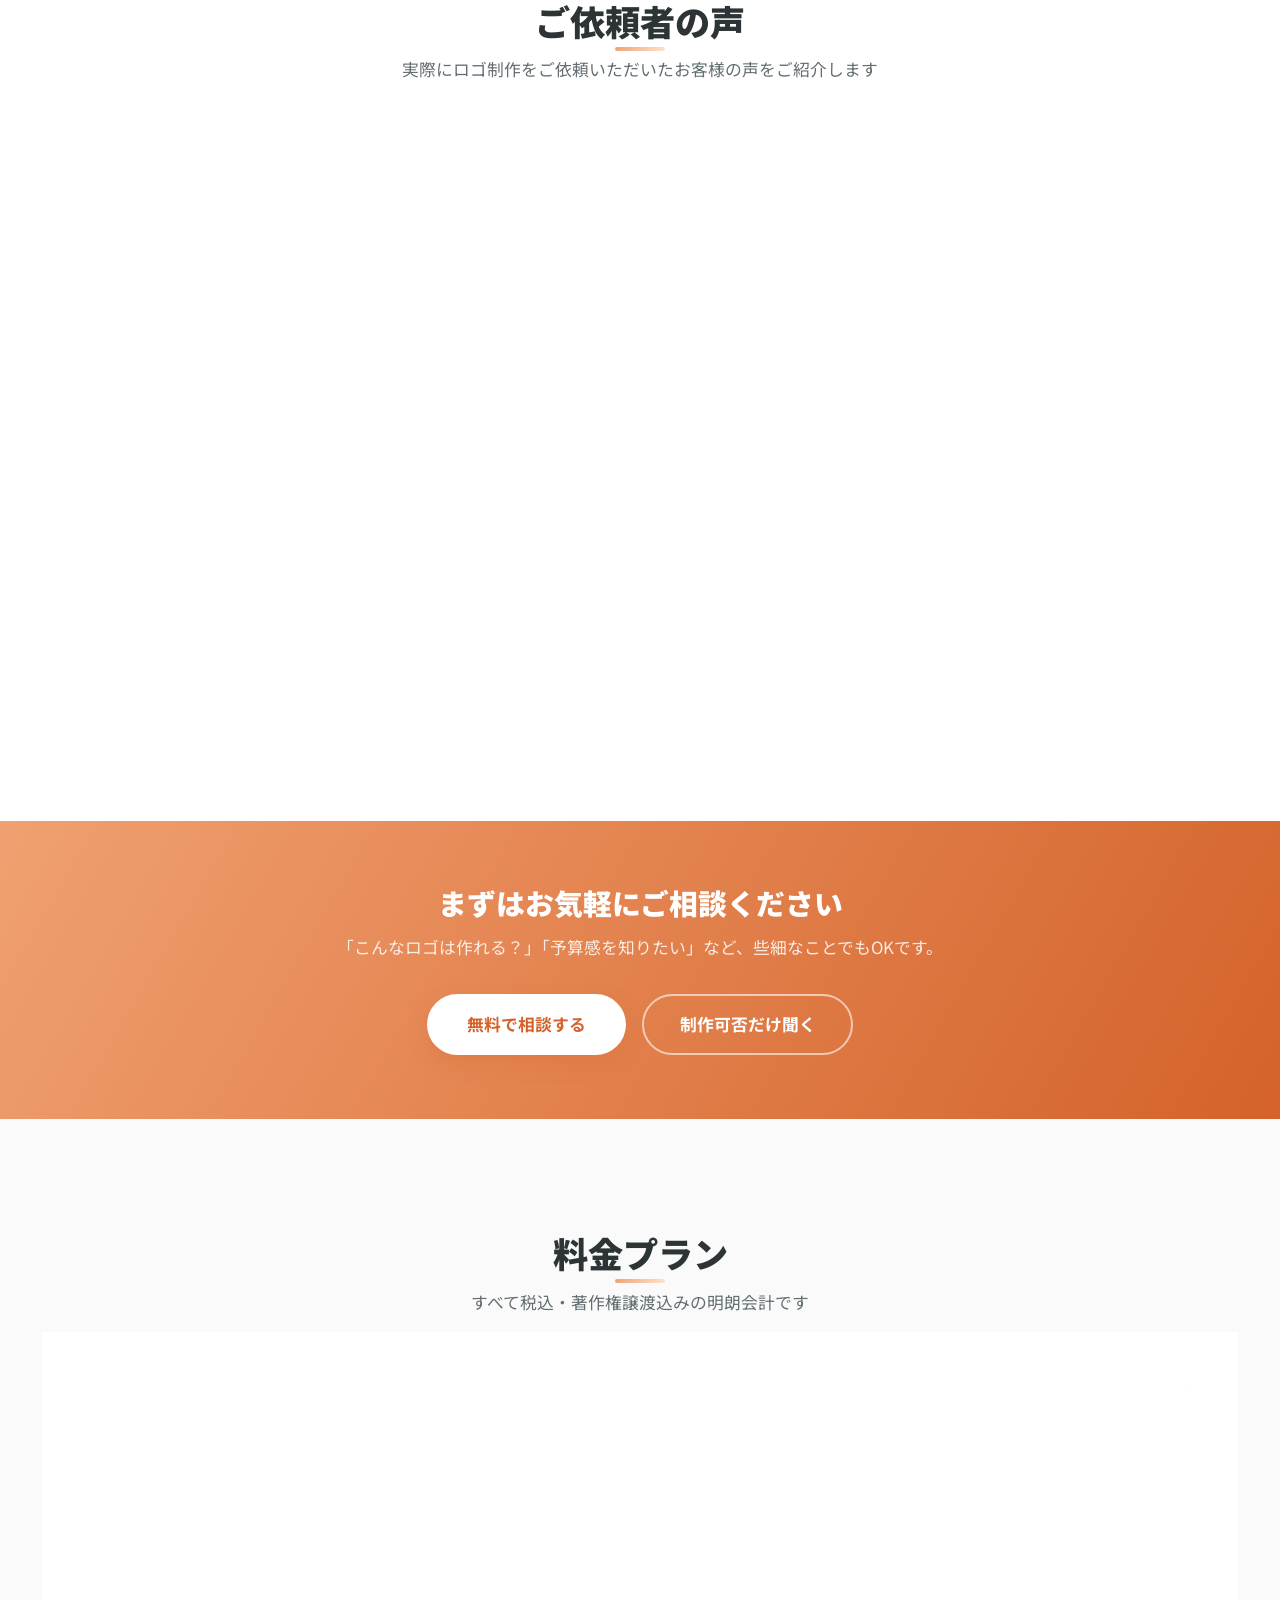
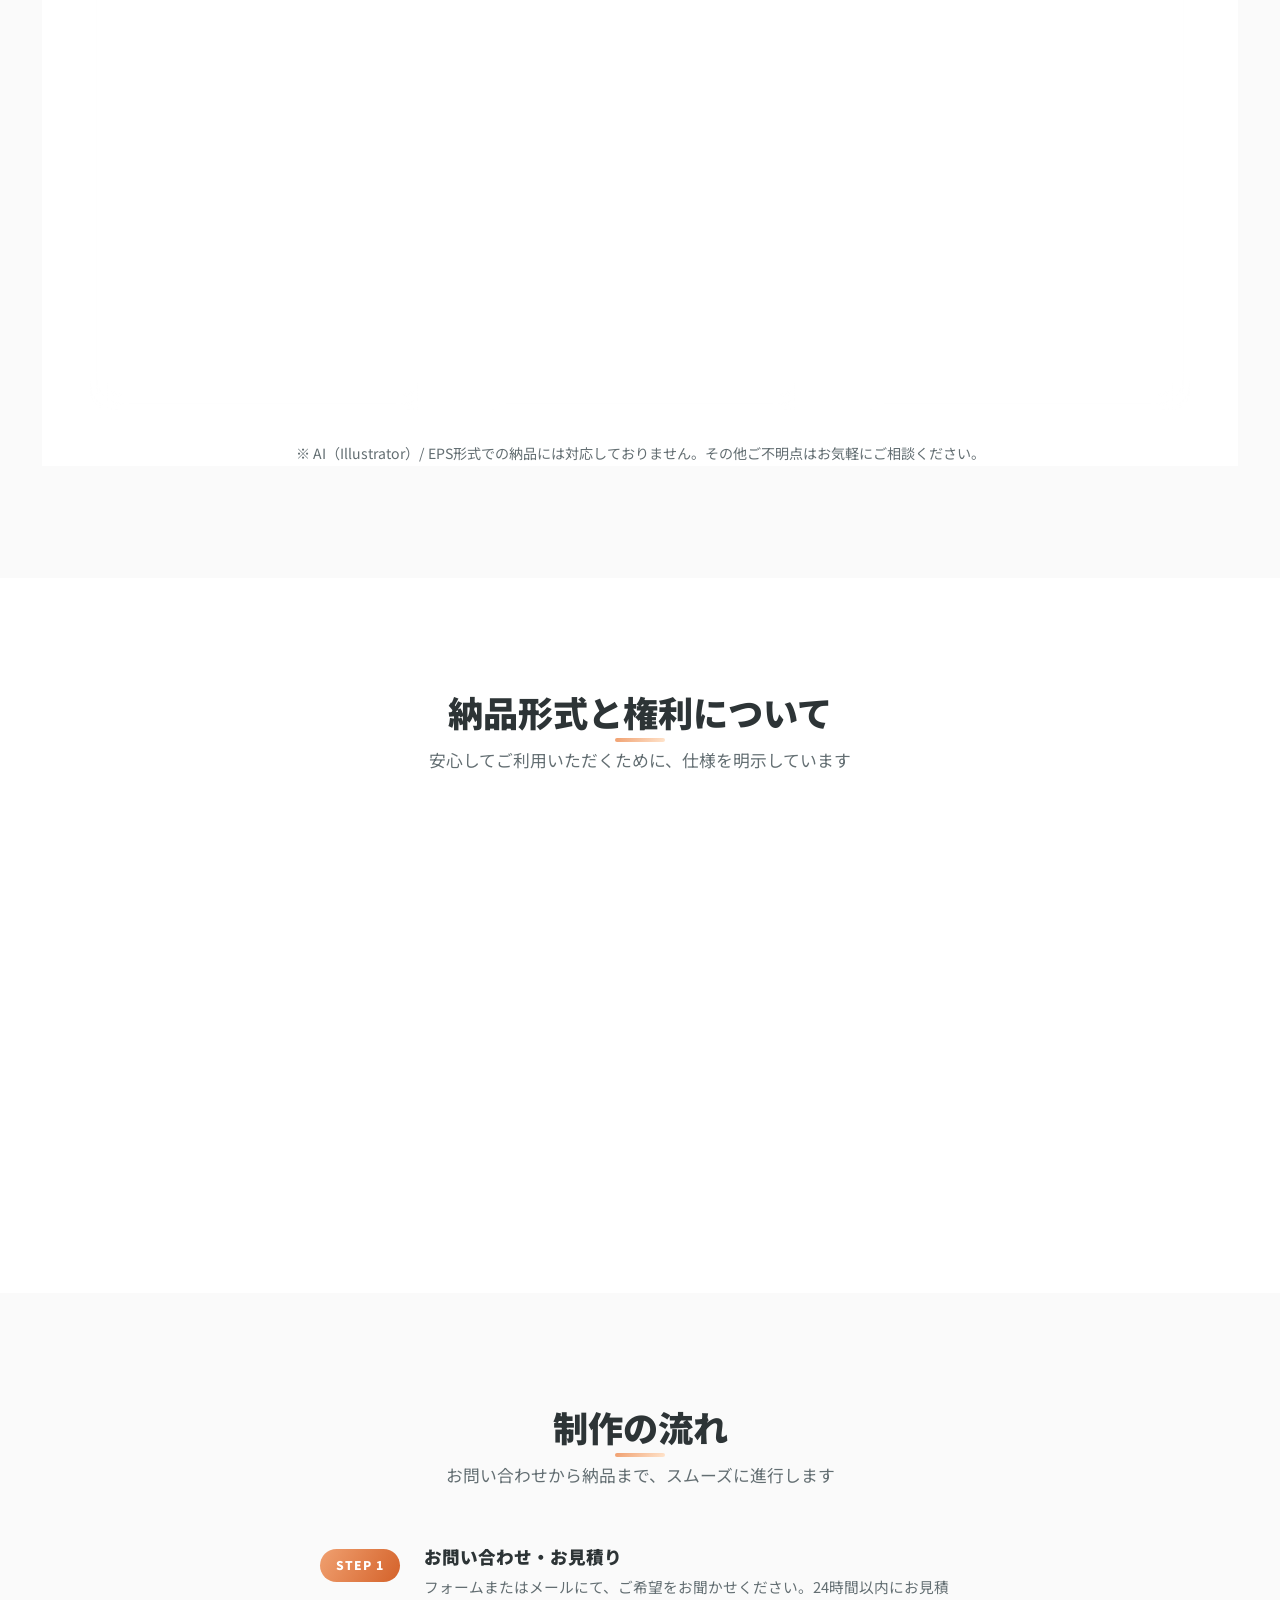
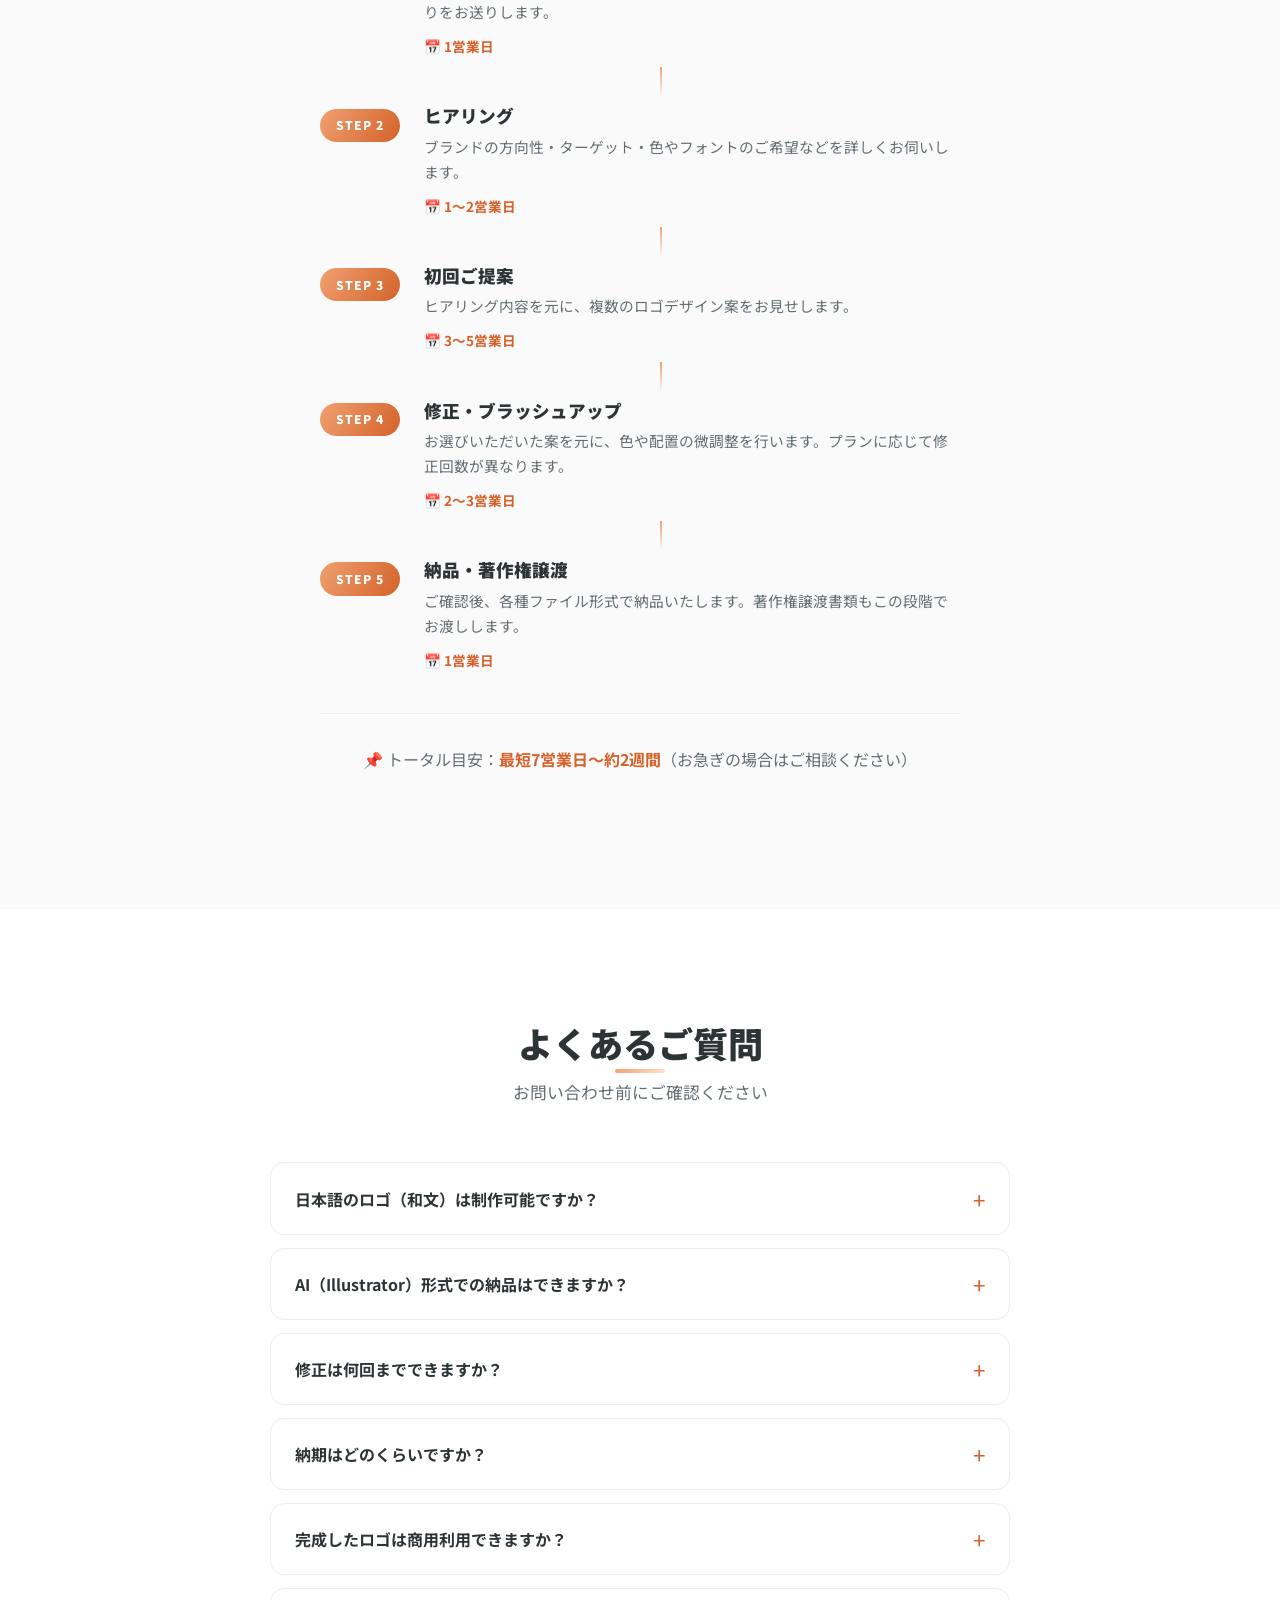
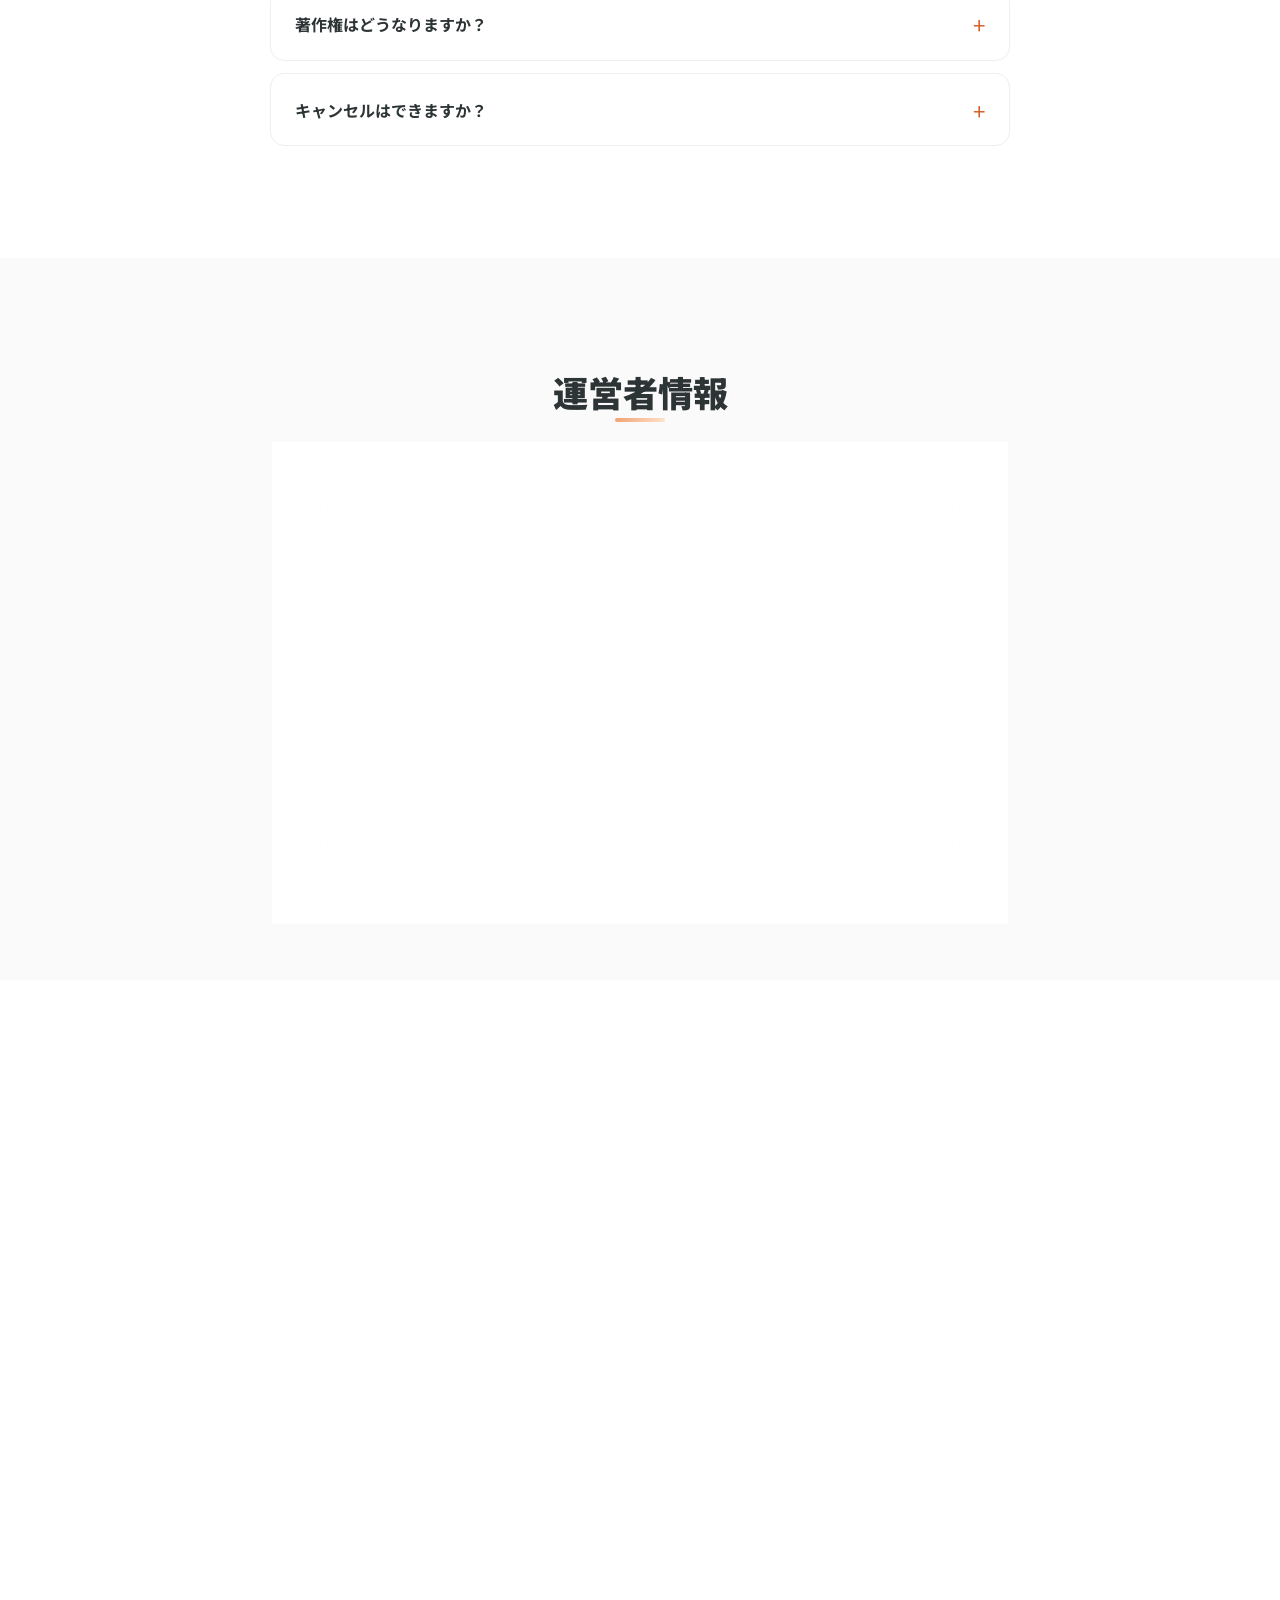
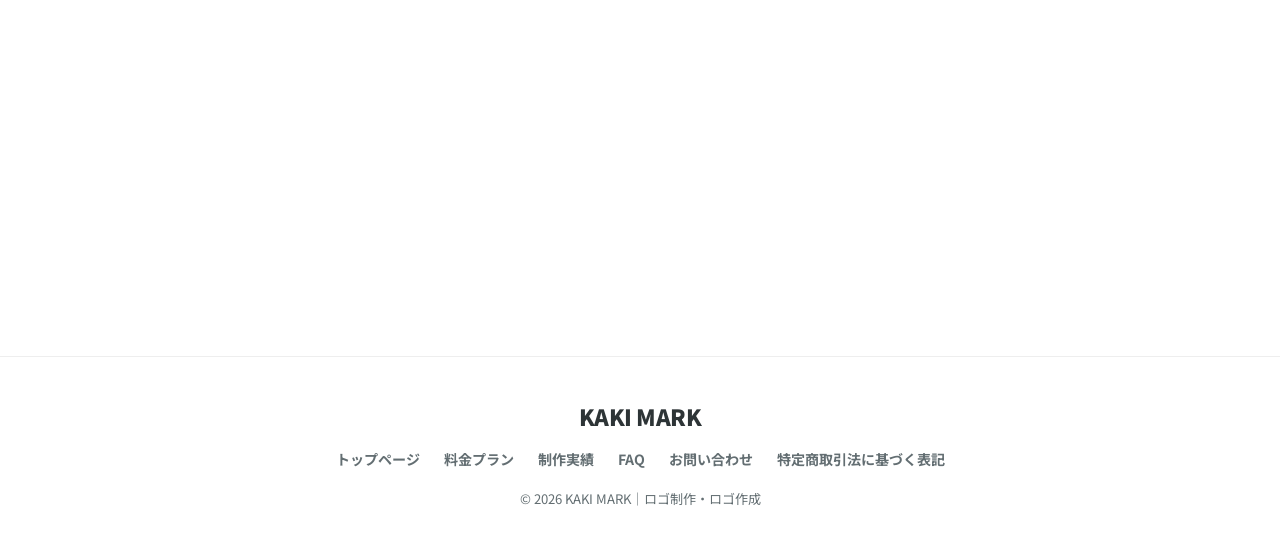
==== commit cccd91ea: "Add files via upload" ====
--- a/index.html
+++ b/index.html
@@ -595,12 +595,11 @@
                     </div>
                 </div>
             </div>
-            <form class="contact-form" id="contactForm" action="https://formsubmit.co/impossible.is.nothing.1012@gmail.com" method="POST">
-                <!-- FormSubmit設定 -->
-                <input type="hidden" name="_subject" value="【KAKI MARK】ウェブサイトからのお問い合わせ">
-                <input type="hidden" name="_captcha" value="false">
-                <input type="hidden" name="_next" value="https://kaki-palette.github.io/logo-LP/">
-                <input type="hidden" name="_template" value="table">
+            <form class="contact-form" id="contactForm" action="https://api.web3forms.com/submit" method="POST">
+                <!-- Web3Forms設定 -->
+                <input type="hidden" name="access_key" value="ecb8504c-b489-456c-adf5-6bad89b45e18">
+                <input type="hidden" name="subject" value="【KAKI MARK】ウェブサイトからのお問い合わせ">
+                <input type="hidden" name="from_name" value="KAKI MARK お問い合わせ">
                 <div class="form-group">
                     <label for="name">お名前 / 会社名</label>
                     <input type="text" id="name" name="name" placeholder="例：株式会社サンプル" required>
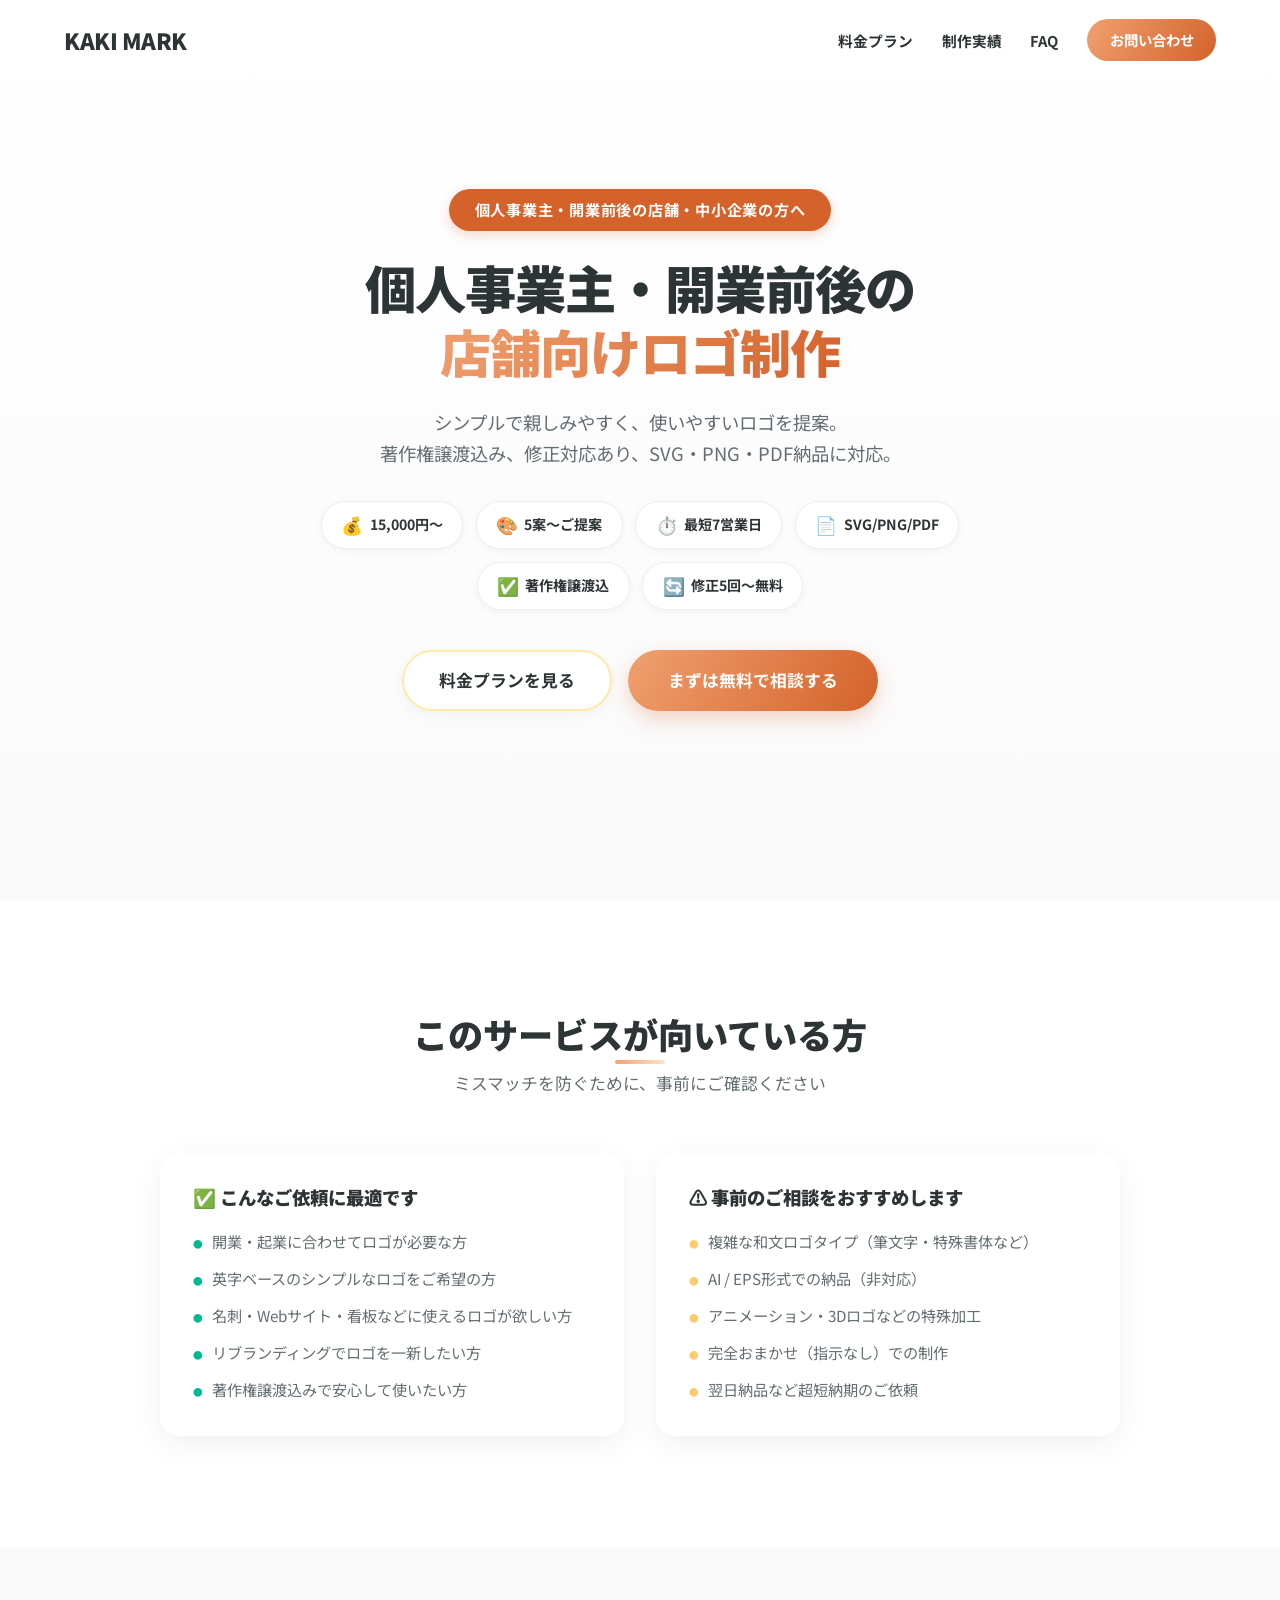
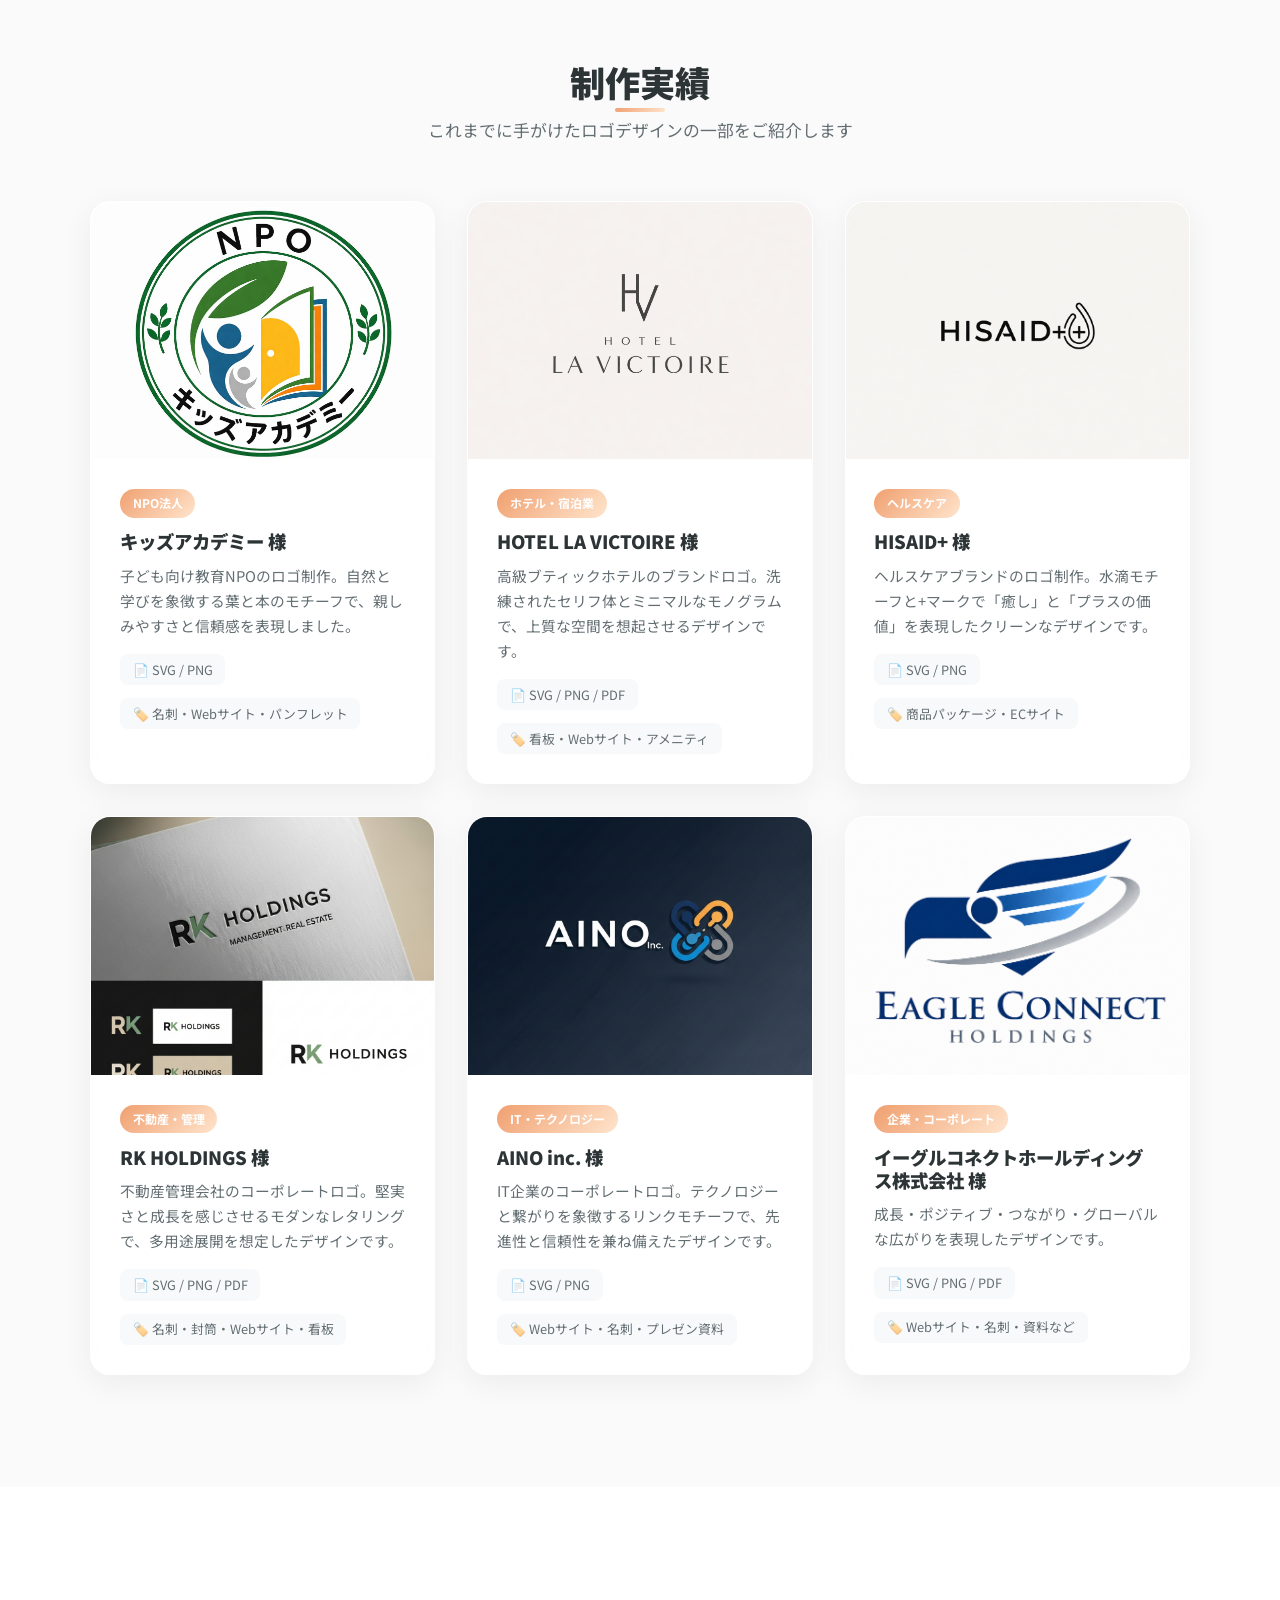
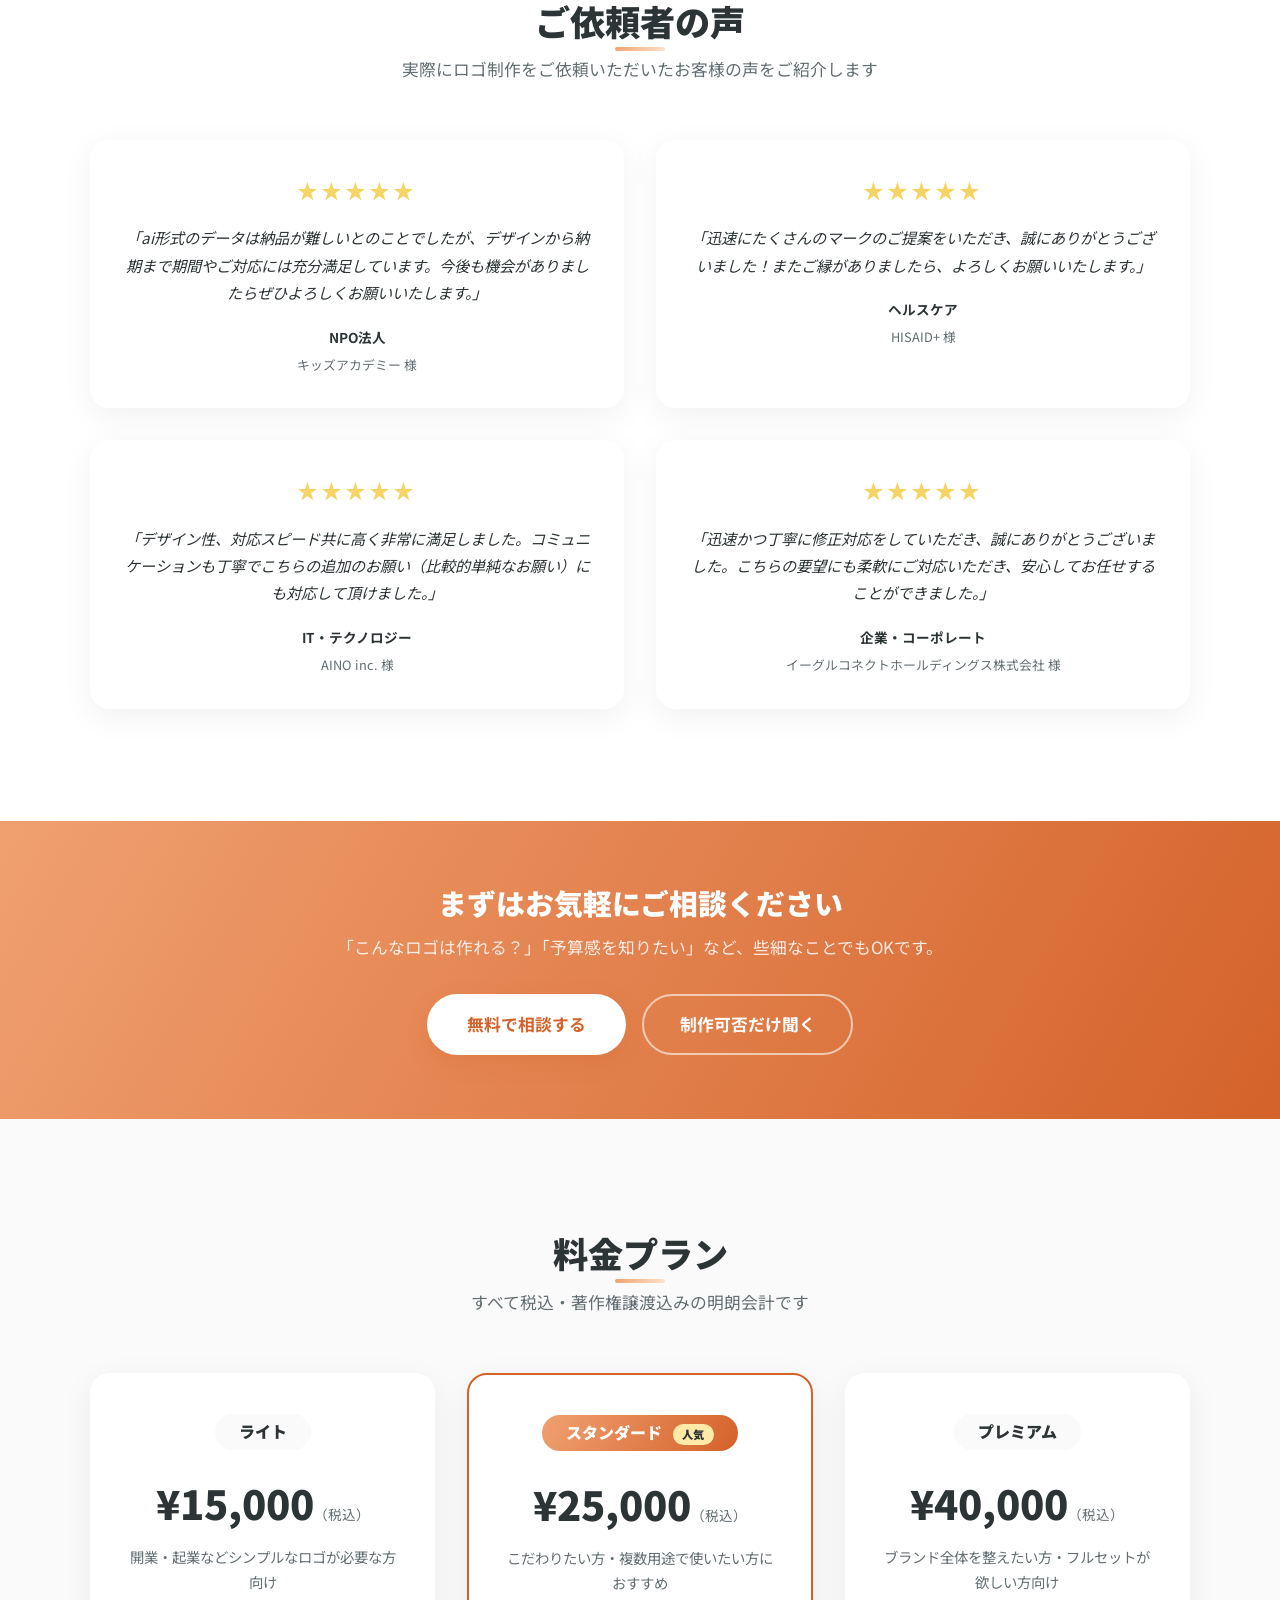
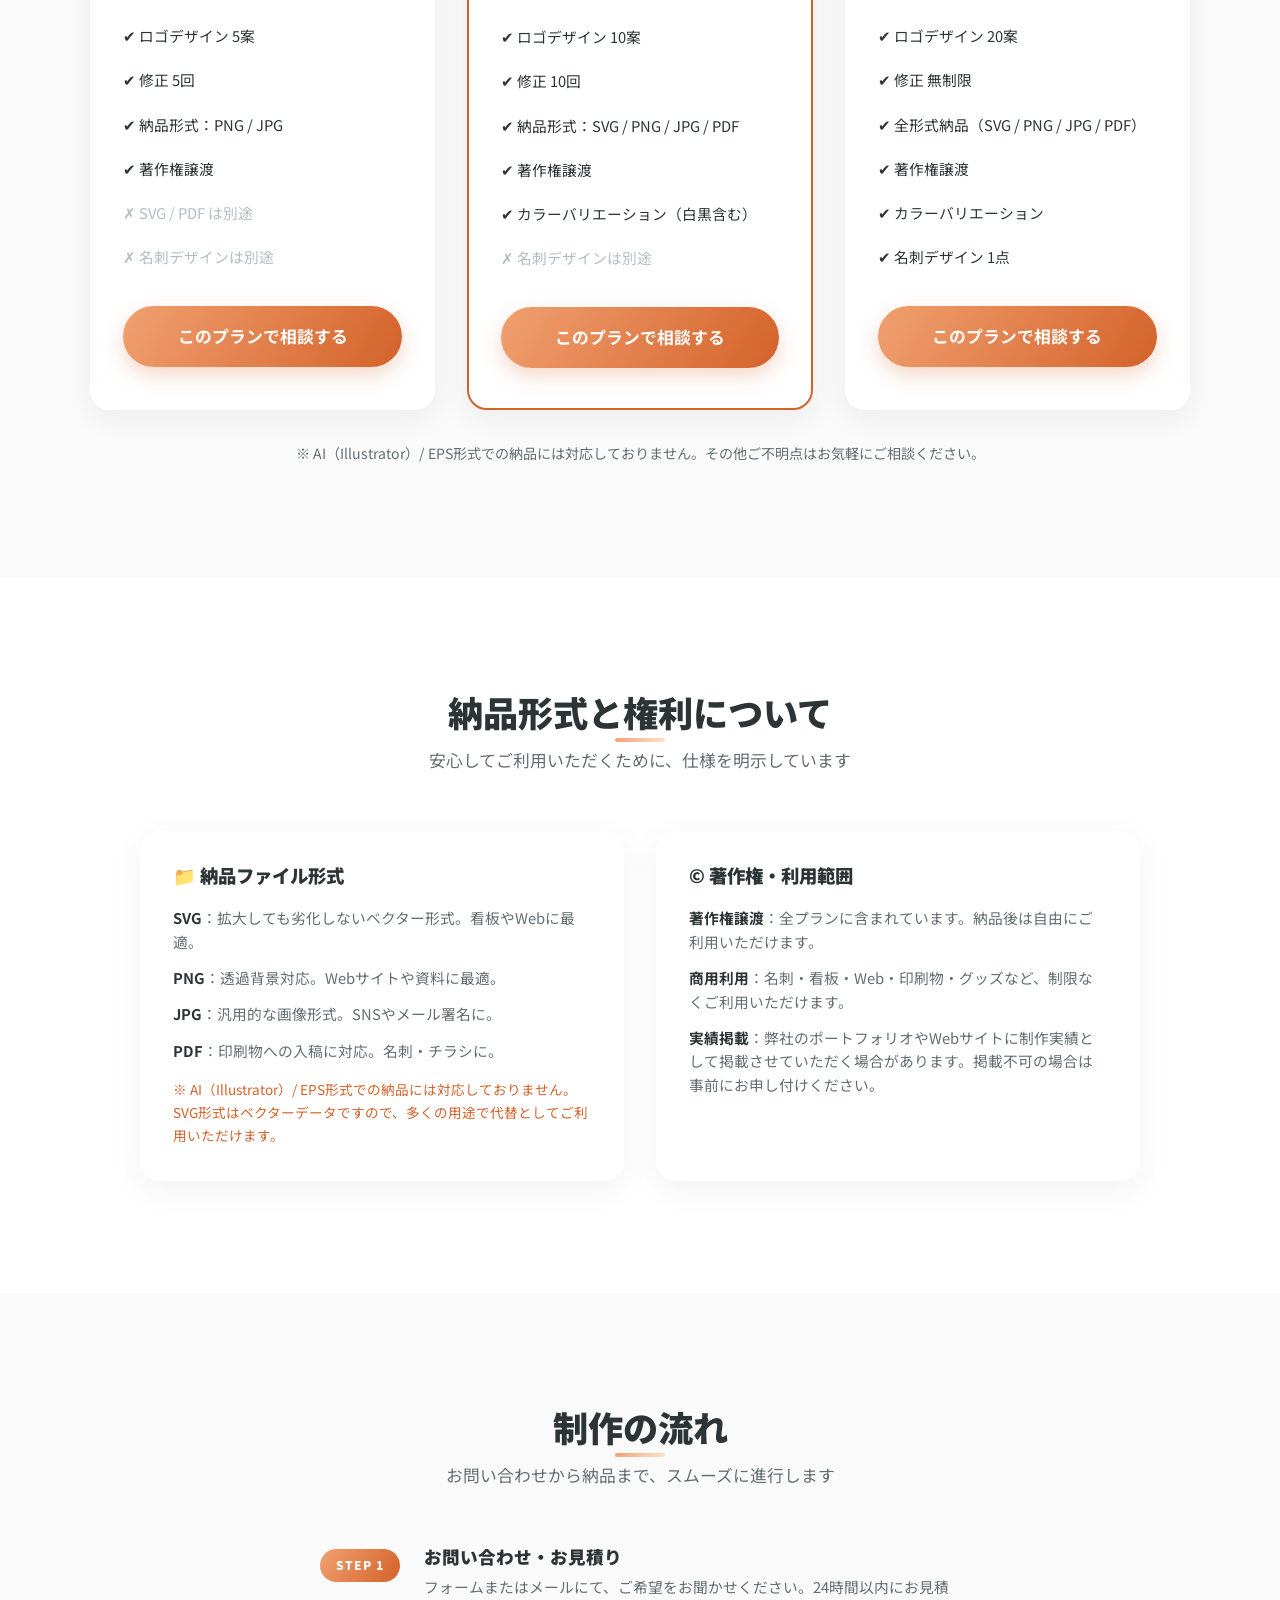
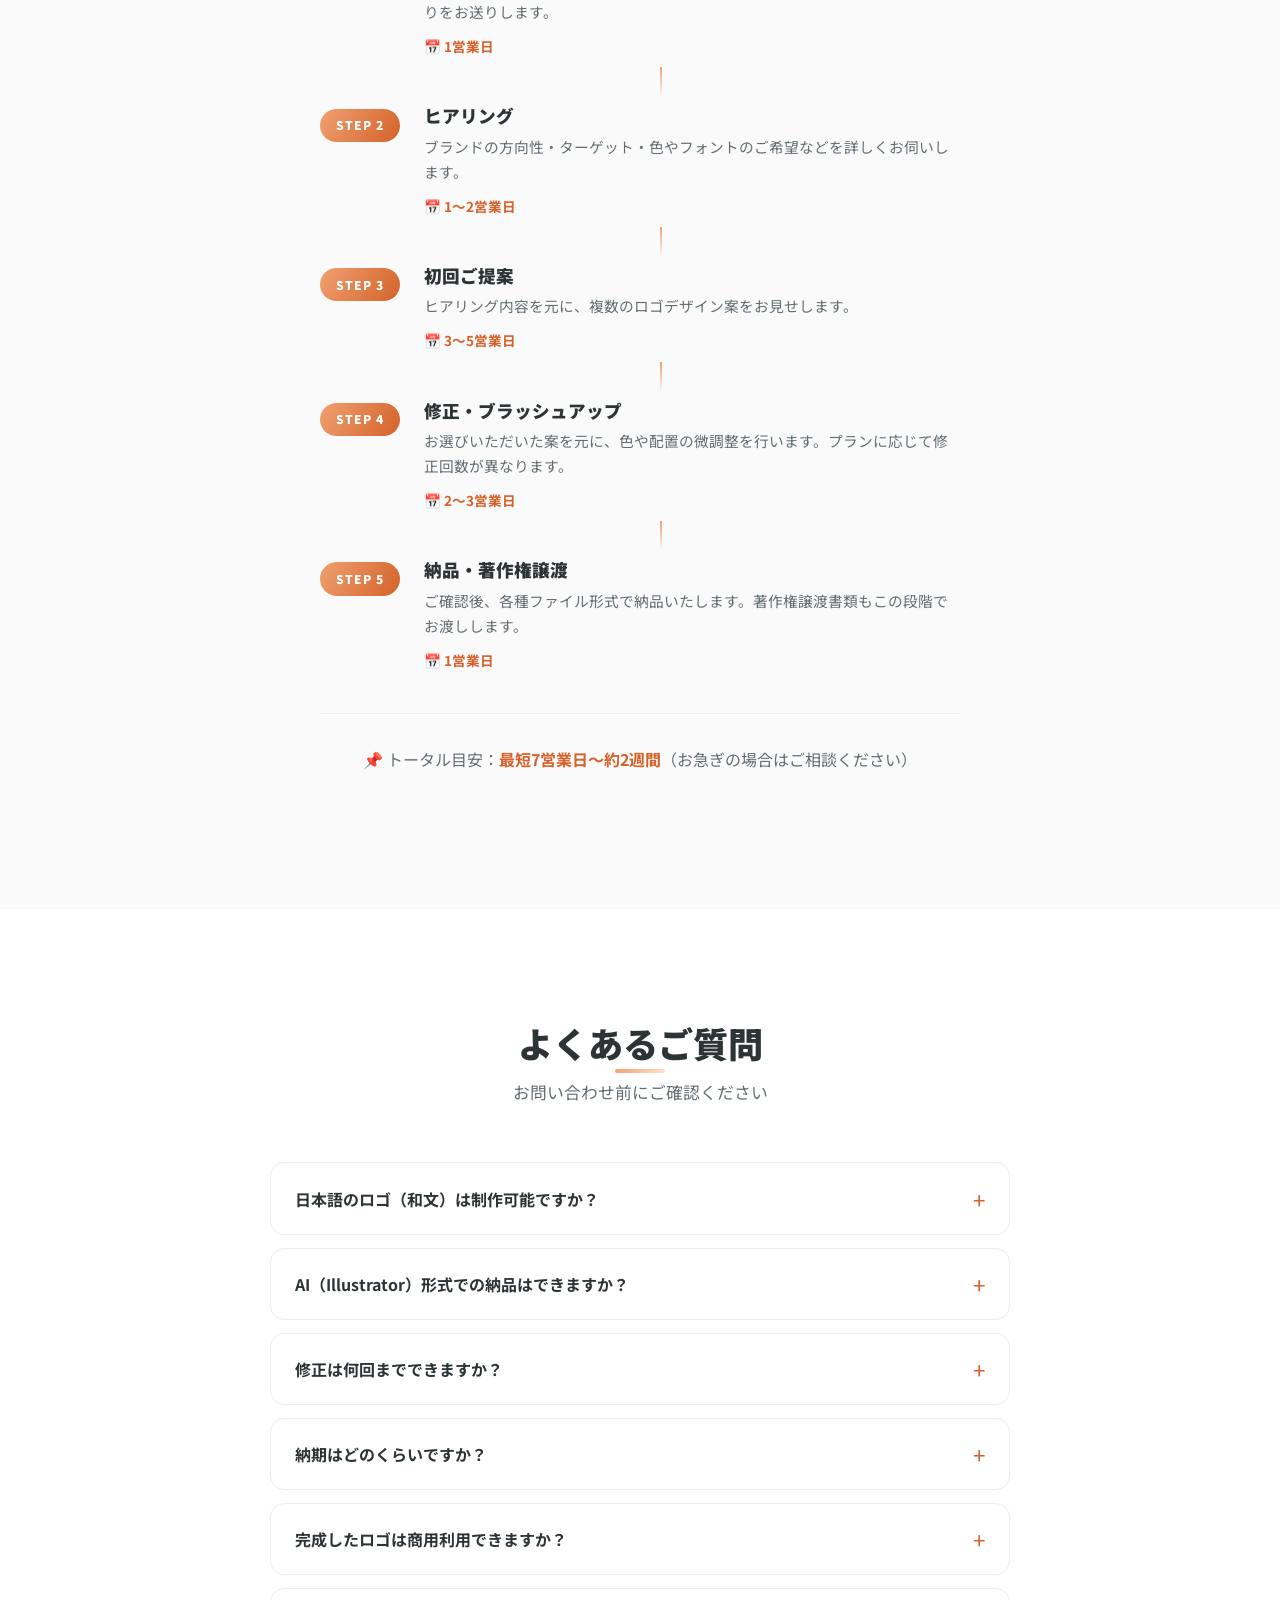
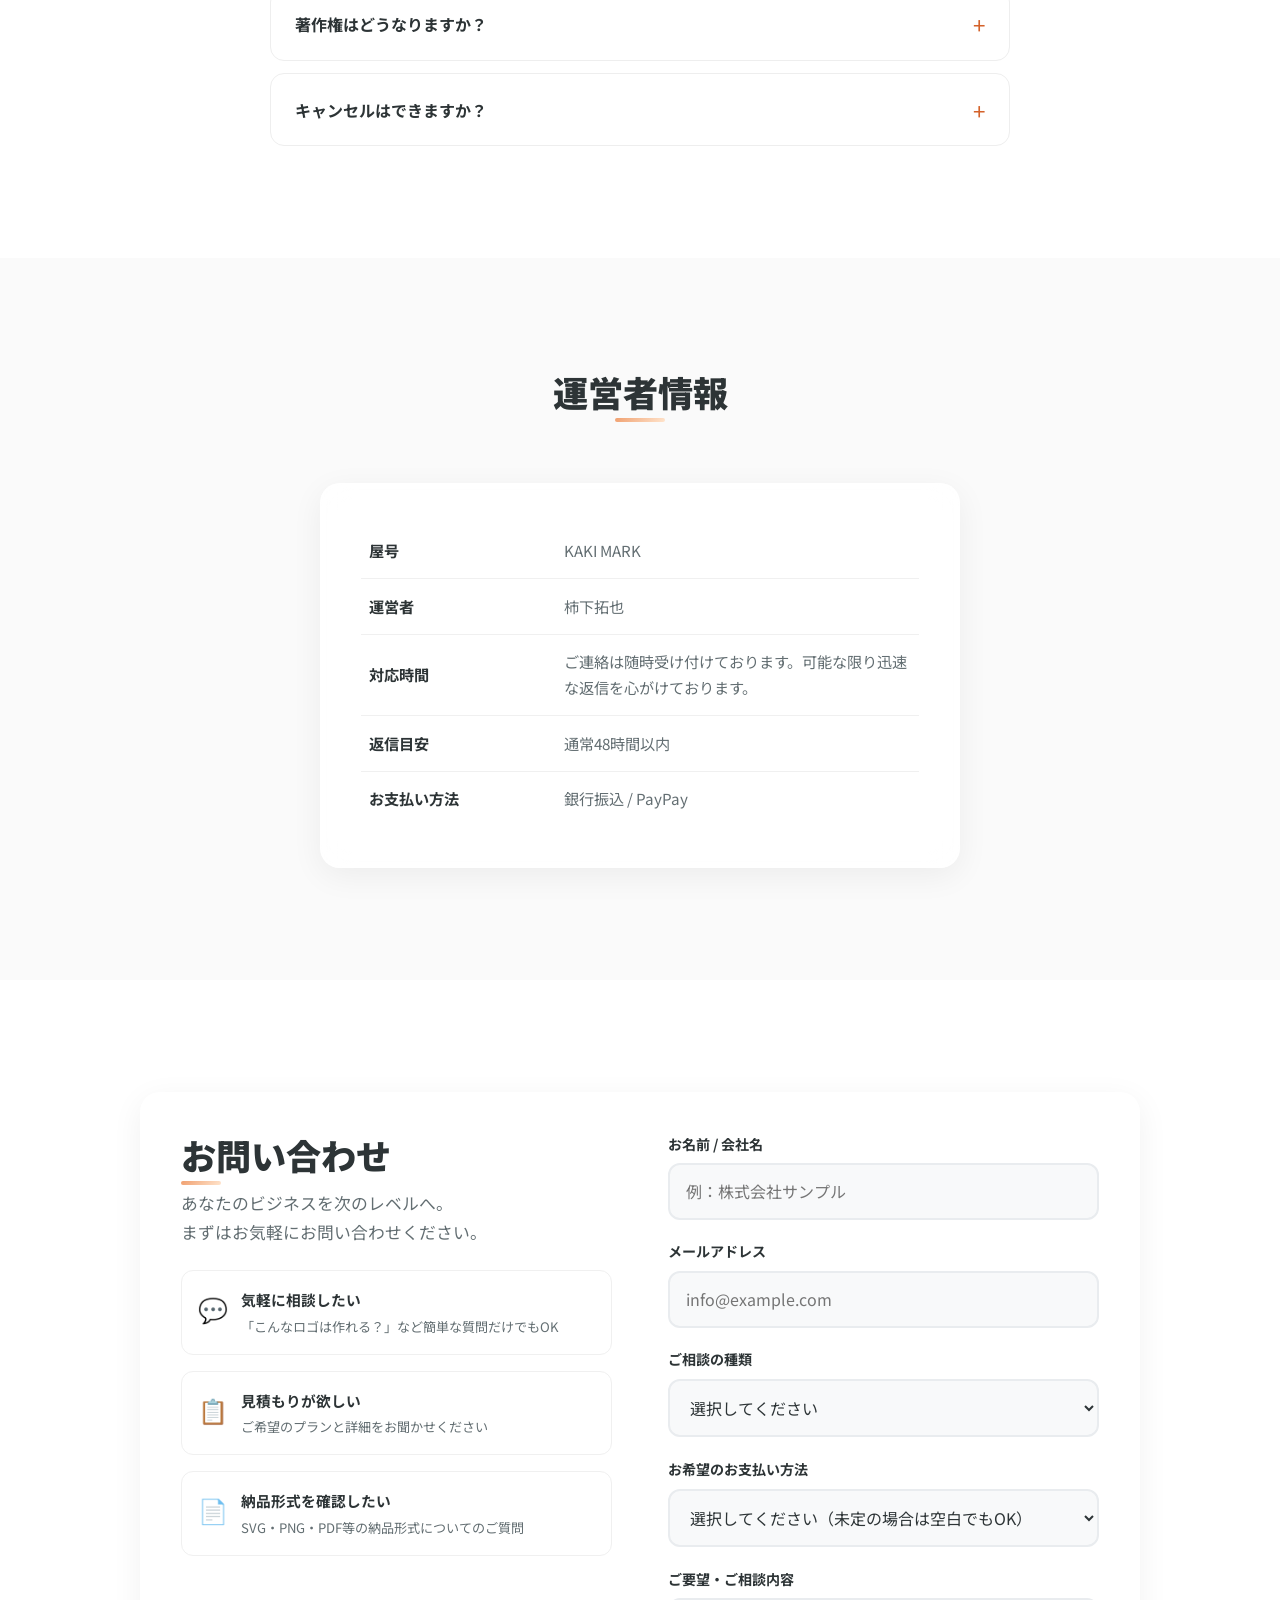
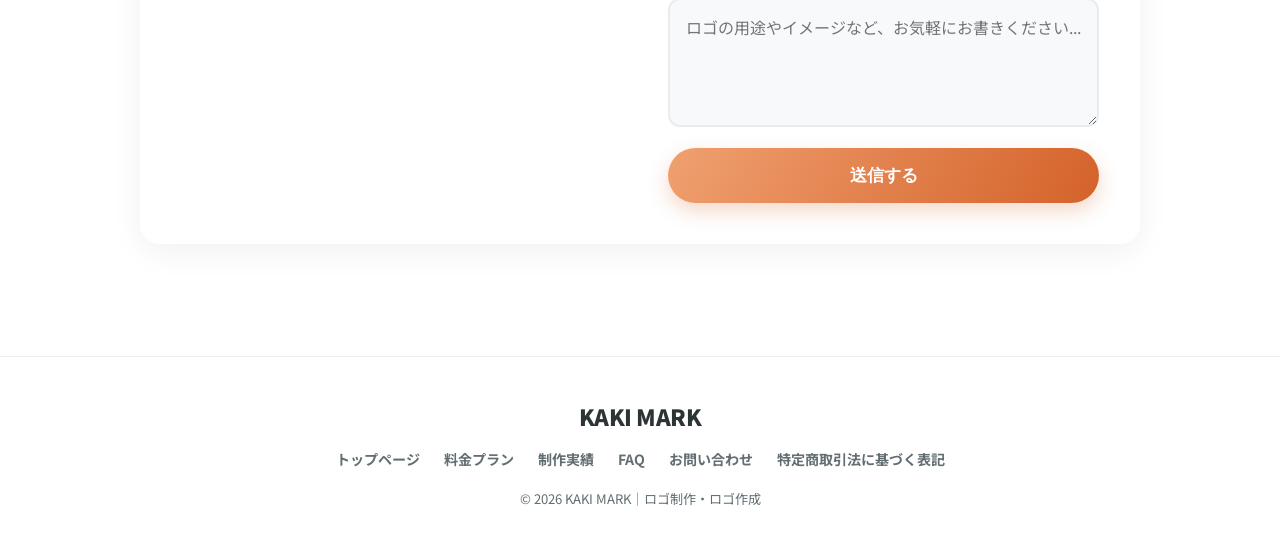
==== commit 3d057ffb: "Add files via upload" ====
--- a/index.html
+++ b/index.html
@@ -64,7 +64,7 @@
           "name": "著作権はどうなりますか？",
           "acceptedAnswer": {
             "@type": "Answer",
-            "text": "納品完了後、著作権はお客様に譲渡されます。譲渡書類もお渡しいたしますので、安心してご利用いただけます。なお、弊社の制作実績として掲載させていただく場合があります（不可の場合は事前にお申し付けください）。"
+            "text": "納品・お支払い完了後、採用デザインの著作権はお客様へ譲渡いたします。商用利用・Web・印刷物などに自由にご利用可能です。原則として譲渡書類は発行しておりませんが、必要な場合は事前にご相談ください。なお、未採用案・ラフ案等は譲渡対象外となります。制作実績として掲載させていただく場合がありますが、掲載不可の場合は事前にお申し付けください。"
           }
         },
         {
@@ -534,7 +534,10 @@
                     <span class="faq-icon">+</span>
                 </button>
                 <div class="faq-answer">
-                    <p>納品完了後、著作権はお客様に譲渡されます。譲渡書類もお渡しいたしますので、安心してご利用いただけます。なお、弊社の制作実績として掲載させていただく場合があります（不可の場合は事前にお申し付けください）。</p>
+                    <p>納品・お支払い完了後、採用デザインの著作権はお客様へ譲渡いたします。商用利用・Web・印刷物などに自由にご利用いただけます。<br>
+                    原則として別途の譲渡書類は発行しておりませんが、法人利用や社内手続き等で必要な場合は事前にご相談ください。<br><br>
+                    ※未採用案・ラフ案・制作途中のデザインは譲渡対象外となります。<br>
+                    ※弊社の制作実績として掲載させていただく場合があります（掲載不可の場合は事前にお申し付けください）。</p>
                 </div>
             </div>
             <div class="faq-item fade-in">
